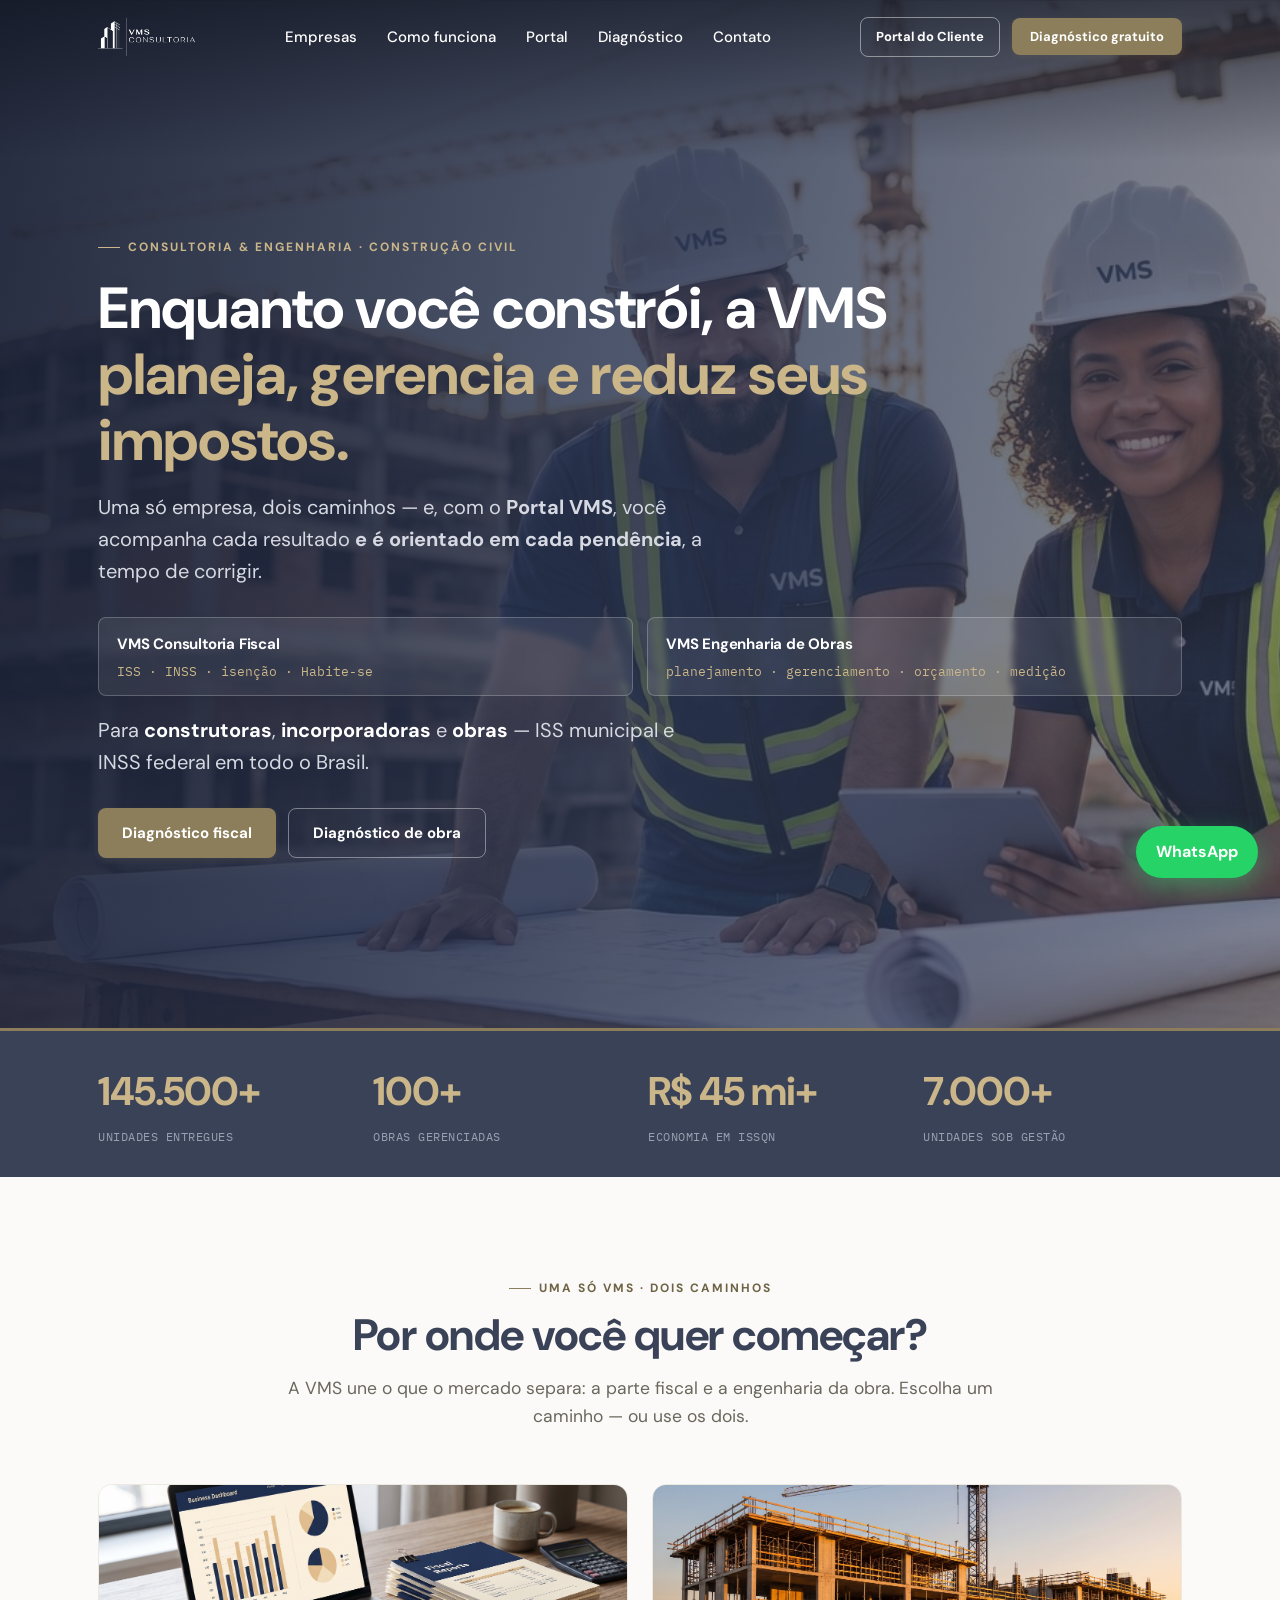
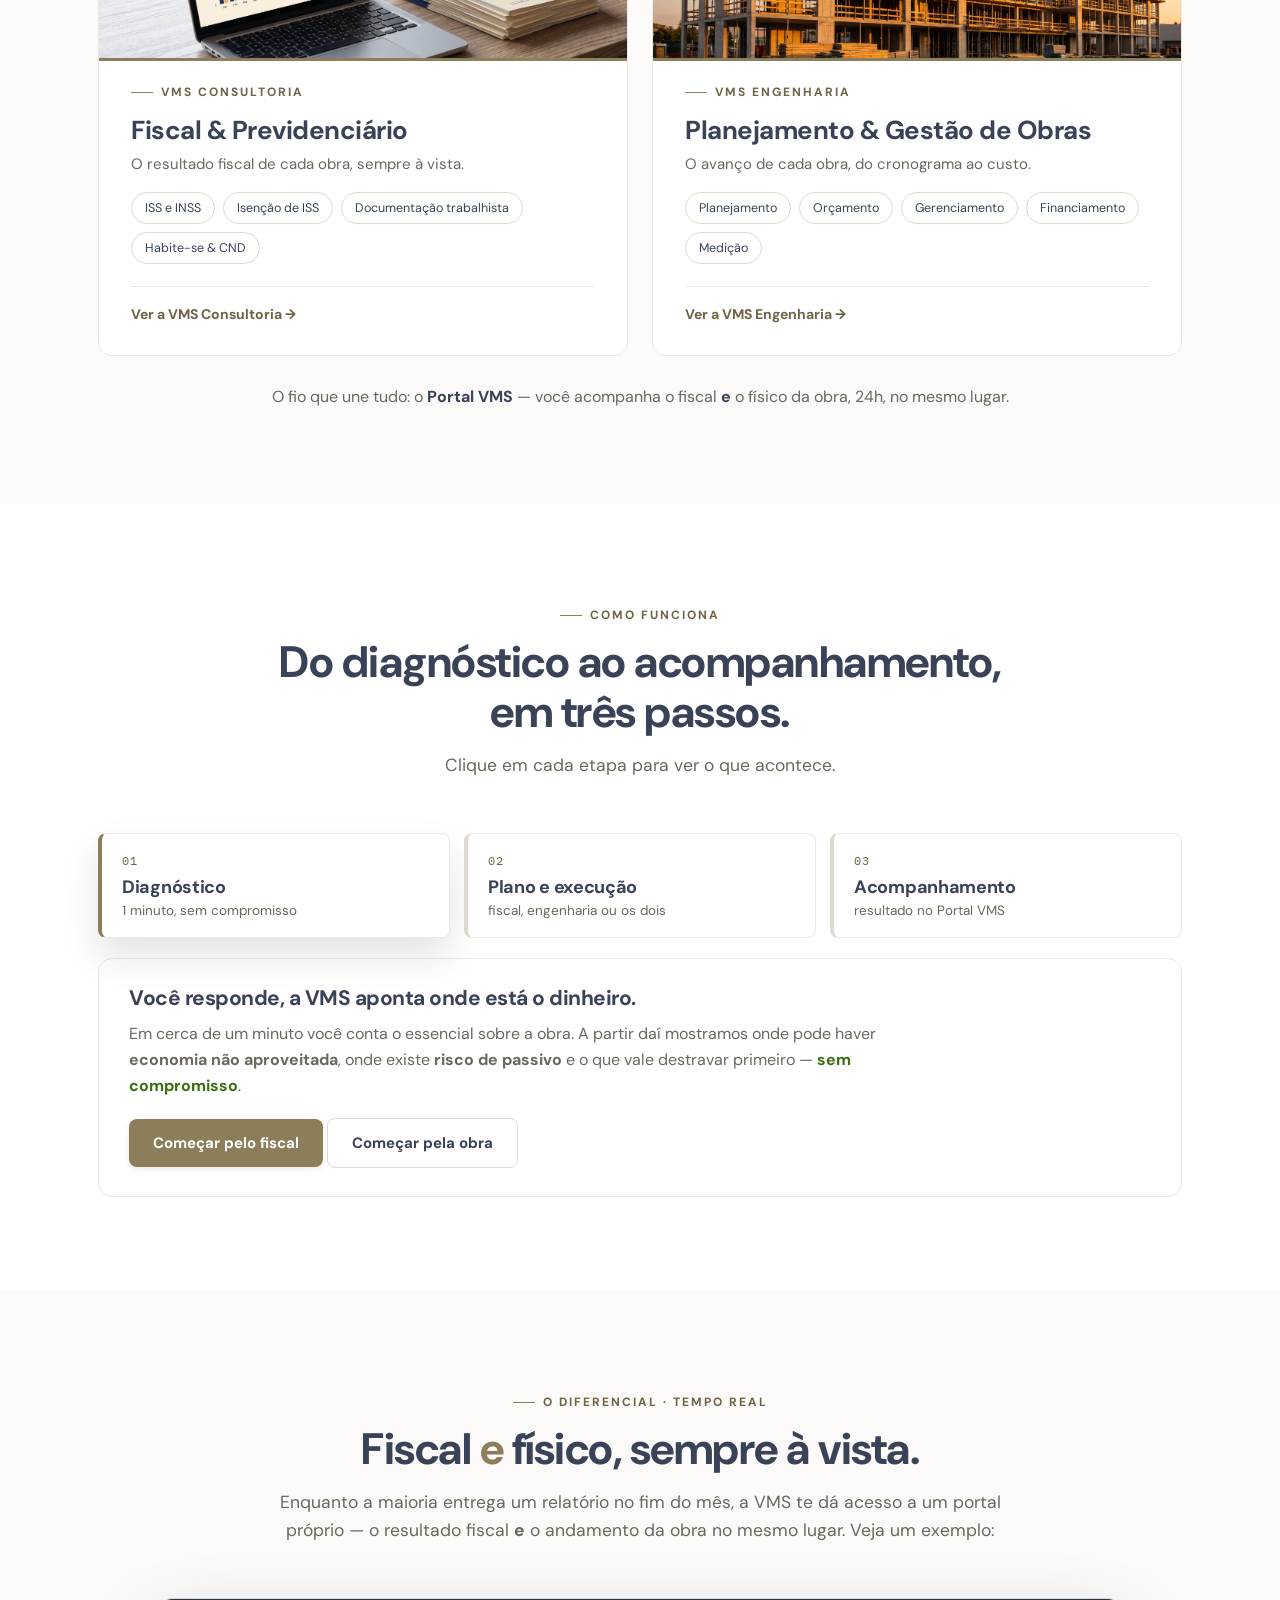
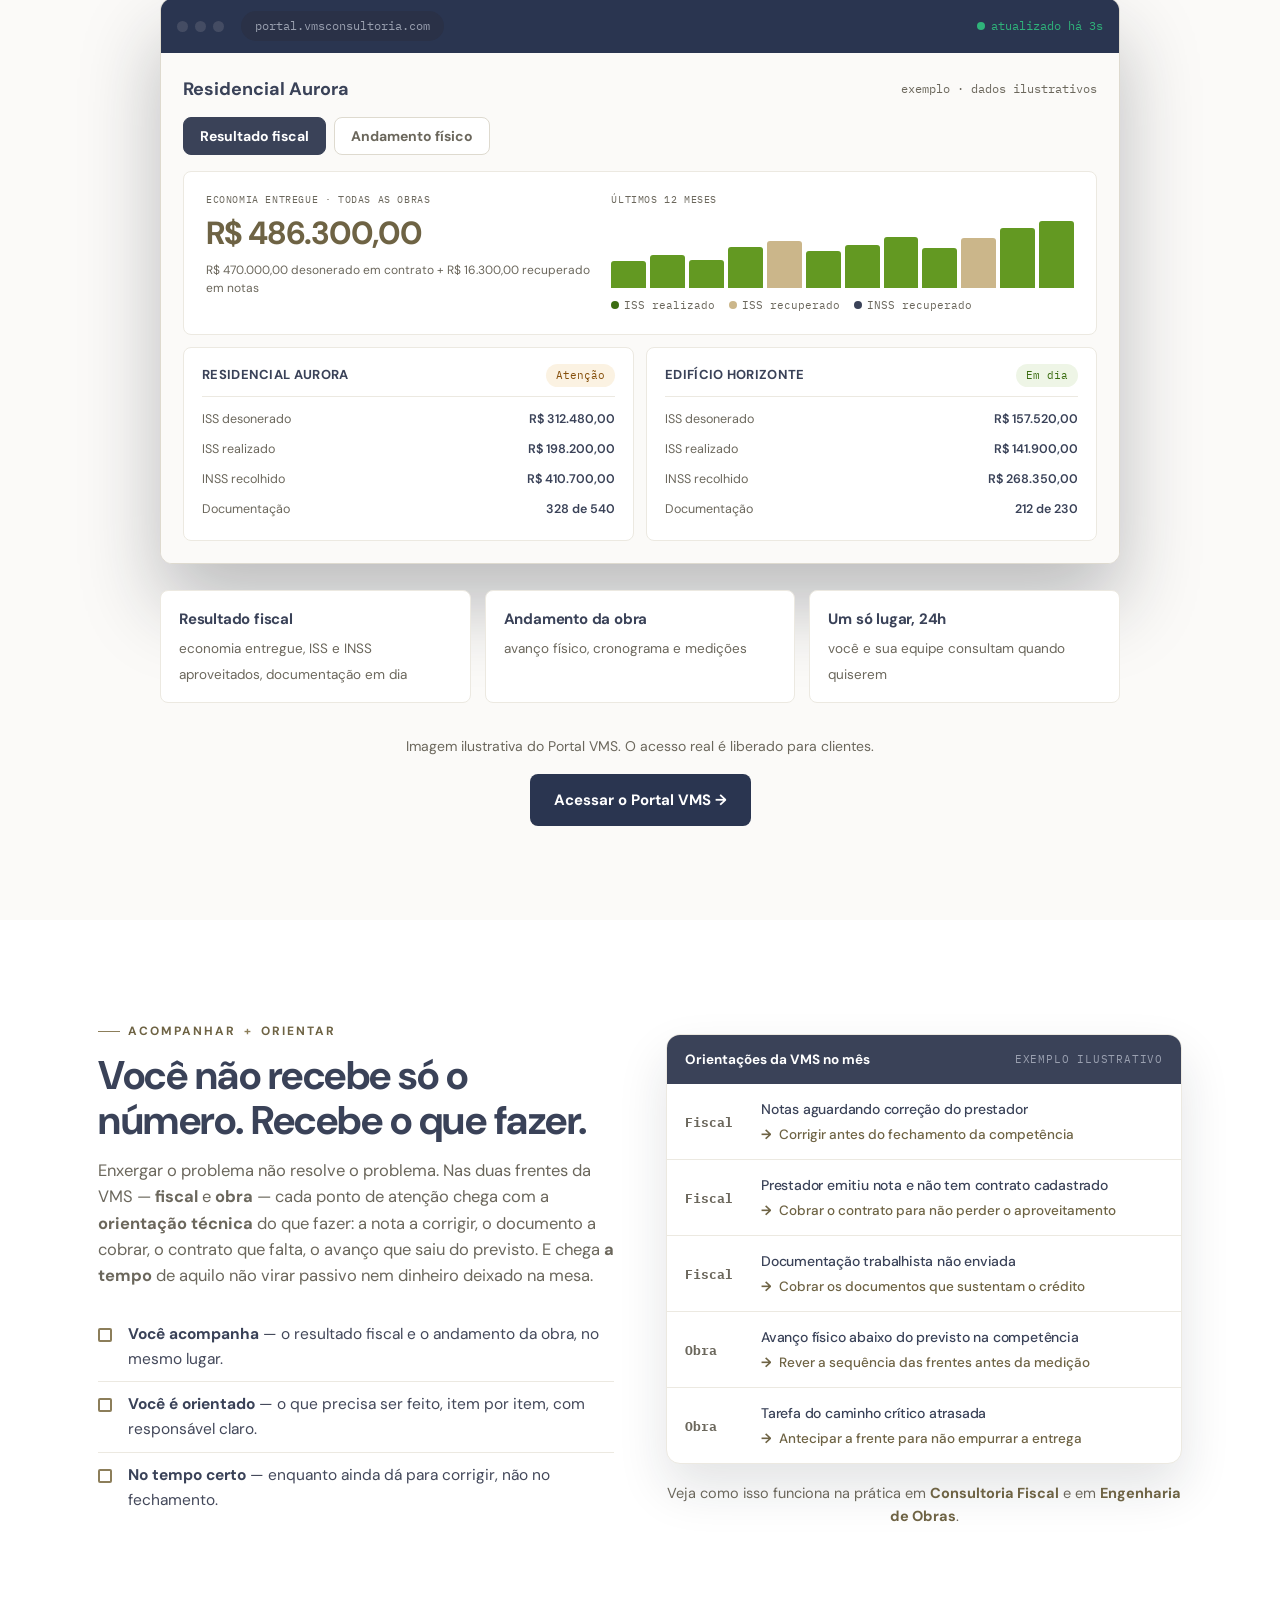
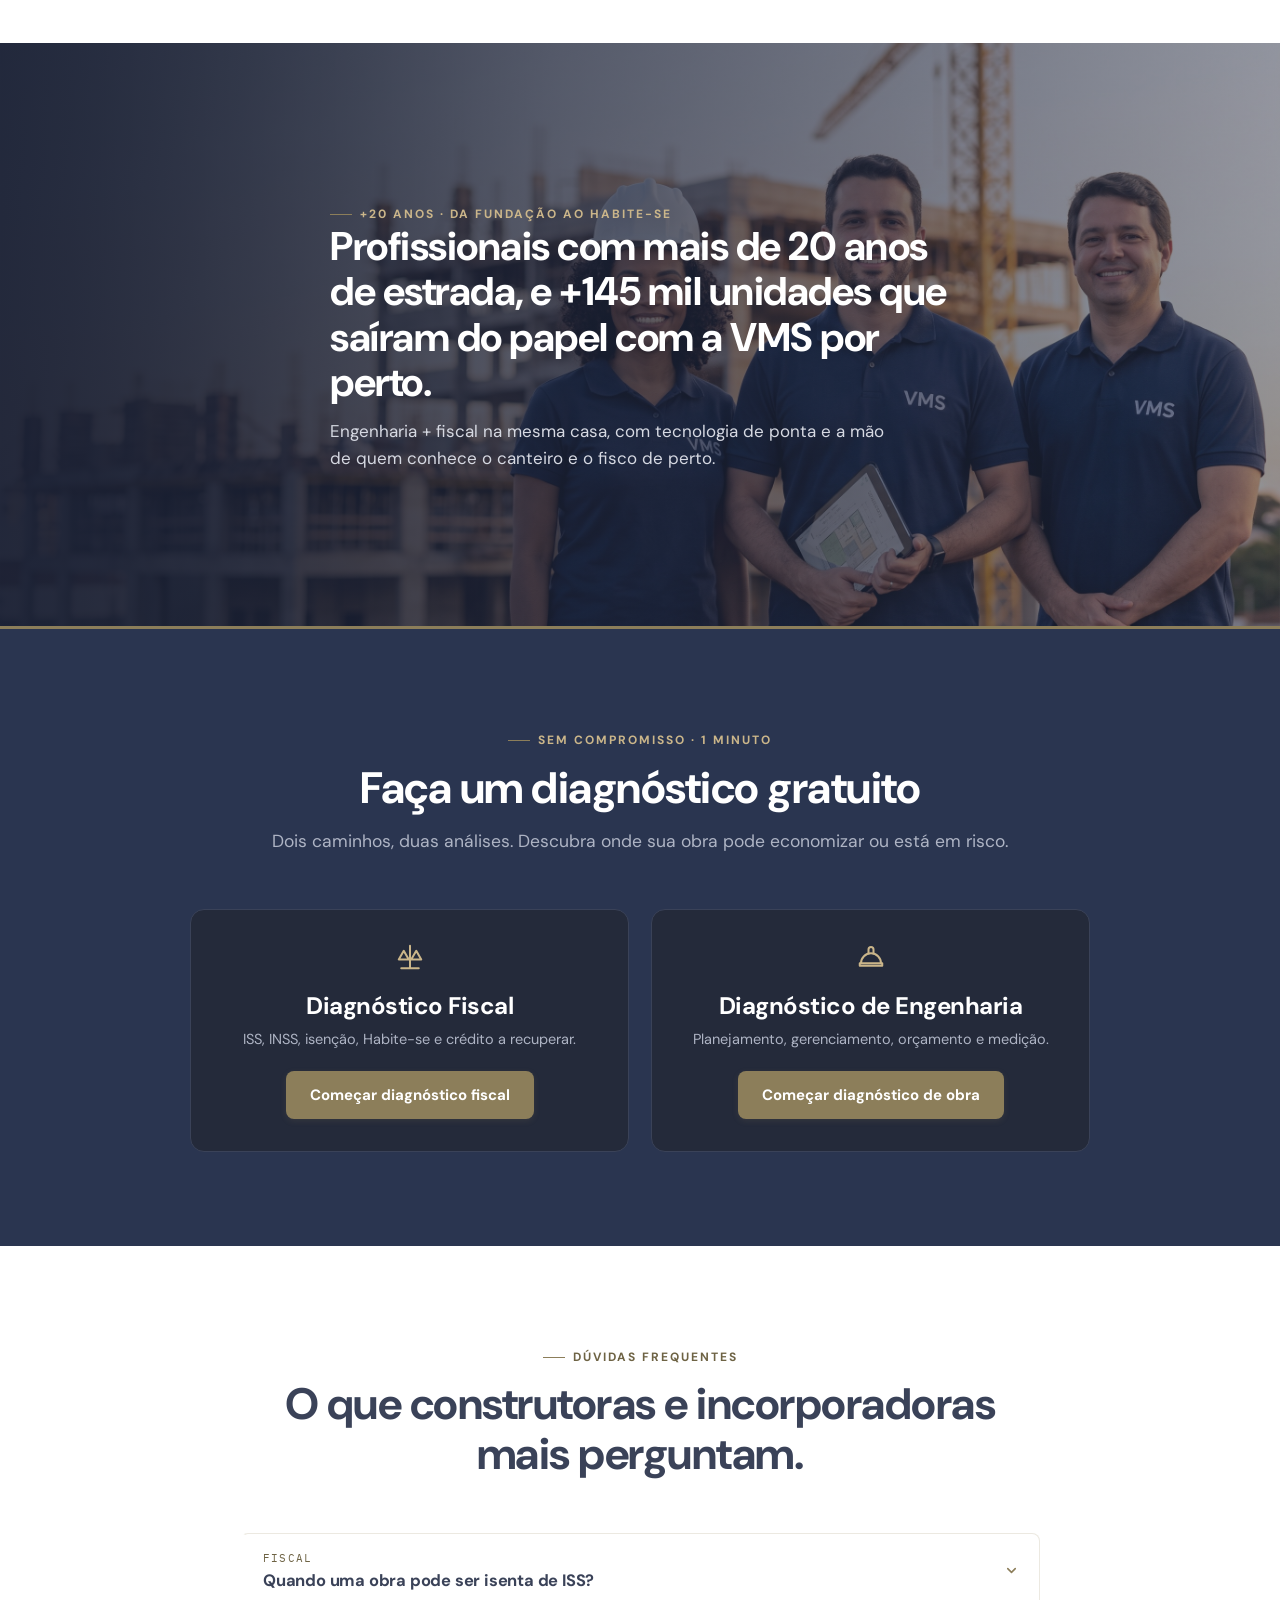
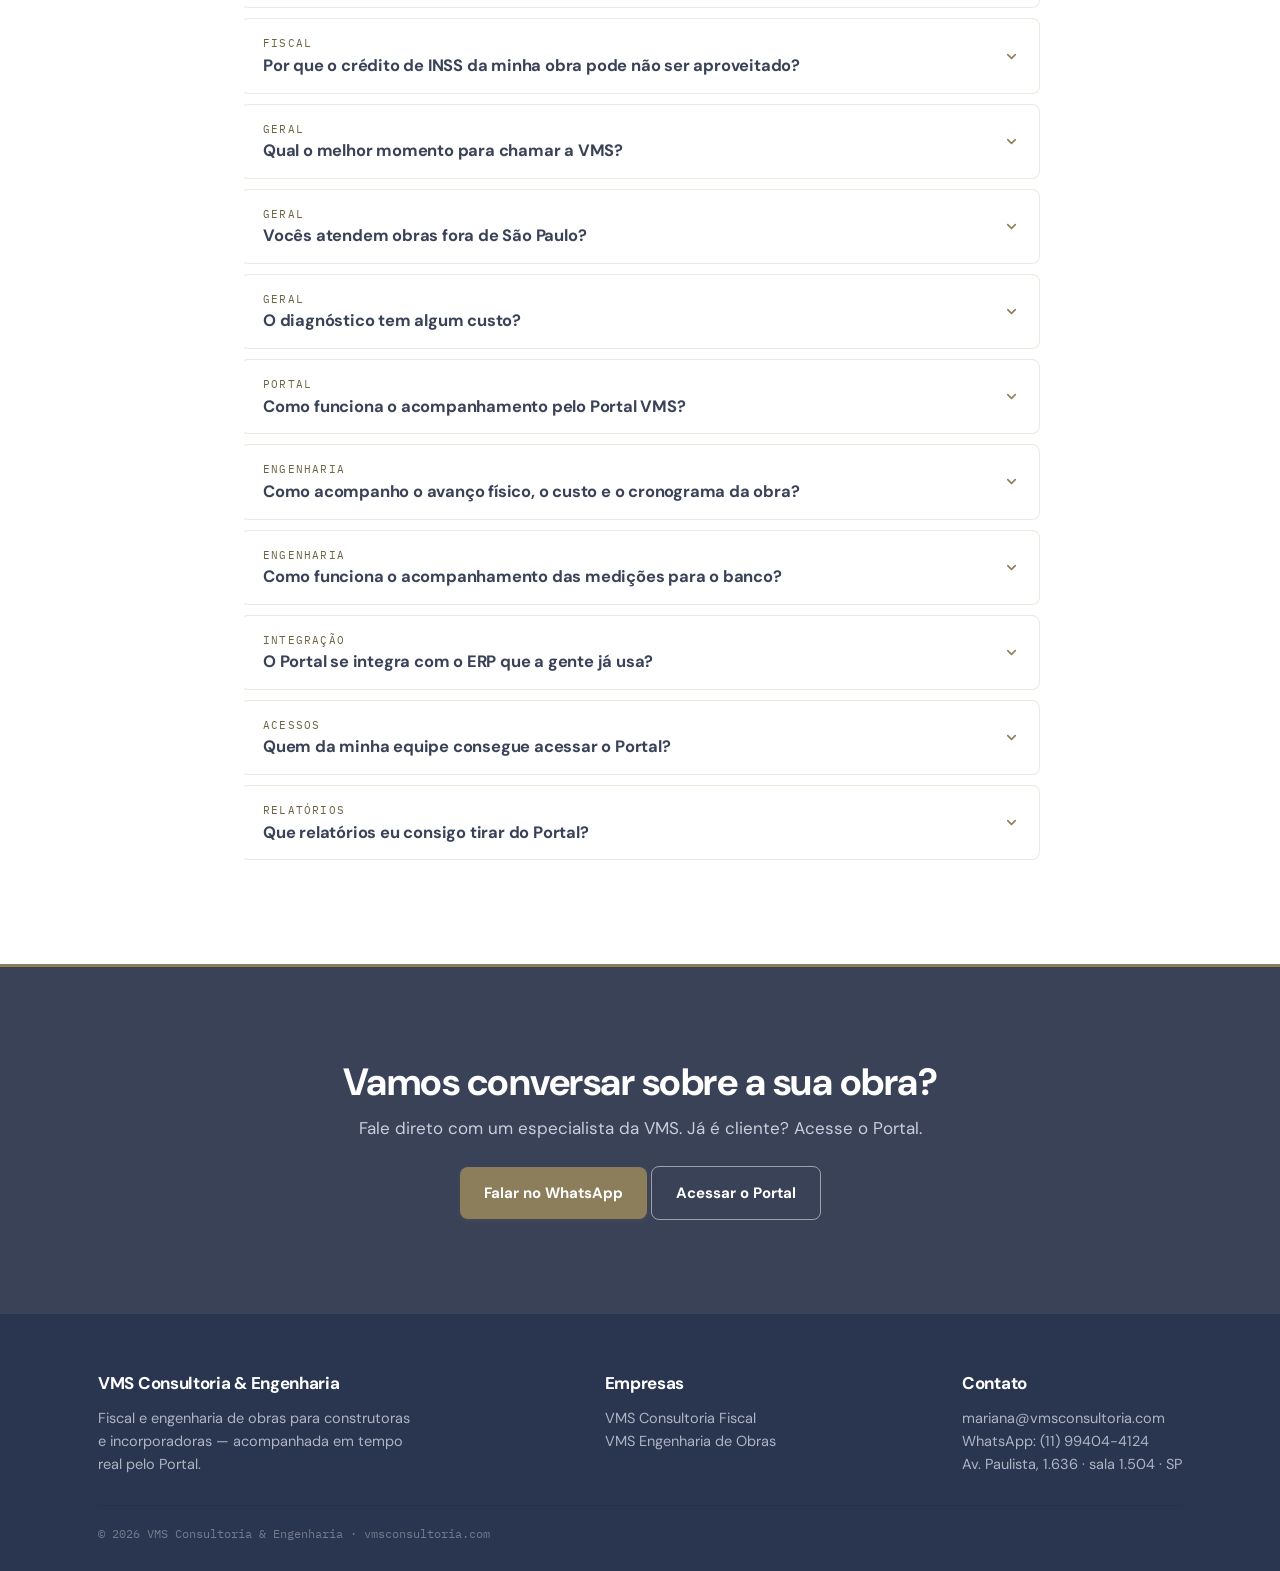
==== index.html @ 70fe1ceb "Add files via upload" ====
<!DOCTYPE html>
<html lang="pt-BR">
<head>
<meta charset="UTF-8"><meta name="viewport" content="width=device-width, initial-scale=1.0">
<title>VMS Consultoria &amp; Engenharia — Fiscal e engenharia de obras, em tempo real</title>
<meta name="description" content="Dois caminhos, uma só VMS: gestão fiscal (ISS/INSS) e engenharia de obras para construtoras e incorporadoras. Acompanhe tudo 24h pelo Portal VMS. Diagnóstico gratuito.">
<meta property="og:type" content="website">
<meta property="og:site_name" content="VMS Consultoria &amp; Engenharia">
<meta property="og:title" content="VMS Consultoria &amp; Engenharia — fiscal e engenharia de obras">
<meta property="og:description" content="Gestão fiscal (ISS/INSS) e engenharia de obras para construtoras e incorporadoras. Acompanhe cada resultado pelo Portal VMS.">
<meta property="og:image" content="https://vms-site-one.vercel.app/og.jpg">
<meta property="og:url" content="https://vms-site-one.vercel.app/">
<meta name="twitter:card" content="summary_large_image">
<meta name="theme-color" content="#3A4258">
<link rel="icon" type="image/png" href="favicon.png">
<link rel="preconnect" href="https://fonts.googleapis.com"><link rel="preconnect" href="https://fonts.gstatic.com" crossorigin>
<link href="https://fonts.googleapis.com/css2?family=DM+Sans:wght@400;500;700&family=IBM+Plex+Mono:wght@400;500&display=swap" rel="stylesheet">
<link rel="stylesheet" href="styles.css">
</head>
<body>
<div id="prog"></div>

<header id="hd" class="on-dark">
  <div class="wrap bar">
    <a href="index.html" aria-label="VMS — início"><img class="logo" src="logo-vms.png" alt="VMS Consultoria &amp; Engenharia"><img class="logo-l" src="logo-vms.png" alt="VMS" style="filter:brightness(0) invert(1)"></a>
    <nav><a href="#modulos">Empresas</a><a href="#como">Como funciona</a><a href="#tempo-real">Portal</a><a href="#diagnostico">Diagnóstico</a><a href="#contato">Contato</a><button class="btn btn-g m-cta" onclick="openQuiz('fiscal')">Diagnóstico gratuito</button></nav>
    <div class="hright">
      <a class="hportal" href="https://portal.vmsconsultoria.com" target="_blank" rel="noopener">Portal do Cliente</a>
      <button class="btn btn-g hcta" onclick="openQuiz('fiscal')">Diagnóstico gratuito</button>
      <button class="burger" aria-label="Abrir menu" aria-expanded="false" onclick="toggleMenu(event)">☰</button>
    </div>
  </div>
</header>

<!-- HERO -->
<section class="hero">
  <div class="bg" style="background-image:url('hero.jpg')"></div>
  <div class="ov"></div>
  <div class="wrap">
    <span class="eb rv in">Consultoria &amp; Engenharia · Construção civil</span>
    <h1 class="rv in d1">Enquanto você constrói, a VMS <span class="hl">planeja, gerencia e reduz seus impostos.</span></h1>
    <p class="rv in d2">Uma só empresa, dois caminhos — e, com o <b>Portal VMS</b>, você acompanha cada resultado <b>e é orientado em cada pendência</b>, a tempo de corrigir.</p>
    <div class="hero-serv rv in d2">
      <div class="hs"><b>VMS Consultoria Fiscal</b><span>ISS · INSS · isenção · Habite-se</span></div>
      <div class="hs"><b>VMS Engenharia de Obras</b><span>planejamento · gerenciamento · orçamento · medição</span></div>
    </div>
    <p class="hero-area rv in d3">Para <b>construtoras</b>, <b>incorporadoras</b> e <b>obras</b> — ISS municipal e INSS federal em todo o Brasil.</p>
    <div class="actions rv in d3">
      <button class="btn btn-g" onclick="openQuiz('fiscal')">Diagnóstico fiscal</button>
      <button class="btn btn-ghost" onclick="openQuiz('eng')">Diagnóstico de obra</button>
    </div>
  </div>
</section>

<div class="strip">
  <div class="wrap">
    <div class="stat"><b data-count="145500" data-suffix="+"><em>145.500+</em></b><small>UNIDADES ENTREGUES</small></div>
    <div class="stat"><b data-count="100" data-suffix="+"><em>100+</em></b><small>OBRAS GERENCIADAS</small></div>
    <div class="stat"><b data-count="45" data-prefix="R$ " data-suffix=" mi+"><em>R$ 45 mi+</em></b><small>ECONOMIA EM ISSQN</small></div>
    <div class="stat"><b data-count="7000" data-suffix="+"><em>7.000+</em></b><small>UNIDADES SOB GESTÃO</small></div>
  </div>
</div>

<!-- MÓDULOS -->
<section id="modulos" class="paper">
  <div class="wrap">
    <div class="sec-head rv"><span class="eb" style="justify-content:center">Uma só VMS · dois caminhos</span><h2>Por onde você quer começar?</h2>
      <p>A VMS une o que o mercado separa: a parte fiscal e a engenharia da obra. Escolha um caminho — ou use os dois.</p></div>
    <div class="mods">
      <a class="mod rv" href="fiscal.html">
        <span class="mod-img" style="background-image:url('fiscal.jpg')" role="img" aria-label="Equipe VMS analisando documentos fiscais no escritório"></span>
        <span class="eb">VMS Consultoria</span>
        <h3>Fiscal &amp; Previdenciário</h3>
        <div class="sub">O resultado fiscal de cada obra, sempre à vista.</div>
        <div class="chips"><span class="chip">ISS e INSS</span><span class="chip">Isenção de ISS</span><span class="chip">Documentação trabalhista</span><span class="chip">Habite-se &amp; CND</span></div>
        <span class="ent">Ver a VMS Consultoria →</span>
      </a>
      <a class="mod rv d1" href="engenharia.html">
        <span class="mod-img" style="background-image:url('obra.jpg')" role="img" aria-label="Obra VMS em construção"></span>
        <span class="eb">VMS Engenharia</span>
        <h3>Planejamento &amp; Gestão de Obras</h3>
        <div class="sub">O avanço de cada obra, do cronograma ao custo.</div>
        <div class="chips"><span class="chip">Planejamento</span><span class="chip">Orçamento</span><span class="chip">Gerenciamento</span><span class="chip">Financiamento</span><span class="chip">Medição</span></div>
        <span class="ent">Ver a VMS Engenharia →</span>
      </a>
    </div>
    <p class="unify rv d2">O fio que une tudo: o <b>Portal VMS</b> — você acompanha o fiscal <b>e</b> o físico da obra, 24h, no mesmo lugar.</p>
  </div>
</section>

<!-- COMO FUNCIONA (trilha guiada) -->
<section id="como">
  <div class="wrap">
    <div class="sec-head rv"><span class="eb" style="justify-content:center">Como funciona</span><h2>Do diagnóstico ao acompanhamento, em três passos.</h2>
      <p>Clique em cada etapa para ver o que acontece.</p></div>
    <div class="flow rv">
      <button class="fstep active" onclick="fStep(0,this)"><span class="n">01</span><b>Diagnóstico</b><small>1 minuto, sem compromisso</small></button>
      <button class="fstep" onclick="fStep(1,this)"><span class="n">02</span><b>Plano e execução</b><small>fiscal, engenharia ou os dois</small></button>
      <button class="fstep" onclick="fStep(2,this)"><span class="n">03</span><b>Acompanhamento</b><small>resultado no Portal VMS</small></button>
    </div>
    <div class="fpanel show" id="fp0">
      <h4>Você responde, a VMS aponta onde está o dinheiro.</h4>
      <p>Em cerca de um minuto você conta o essencial sobre a obra. A partir daí mostramos onde pode haver <b>economia não aproveitada</b>, onde existe <b>risco de passivo</b> e o que vale destravar primeiro — <span class="ok">sem compromisso</span>.</p>
      <div style="margin-top:20px"><button class="btn btn-g" onclick="openQuiz('fiscal')">Começar pelo fiscal</button> <button class="btn btn-o" onclick="openQuiz('eng')">Começar pela obra</button></div>
    </div>
    <div class="fpanel" id="fp1">
      <h4>A equipe entra pelo caminho que faz sentido.</h4>
      <p>Na <b>Consultoria Fiscal</b>, cuidamos de ISS e INSS pensando como auditor: pagar o mínimo que a lei exige, comprovar o crédito e chegar ao Habite-se sem passivo. Na <b>Engenharia de Obras</b>, entram planejamento, orçamento, gerenciamento, o cronograma que o banco exige e a medição para liberar financiamento. Uma só empresa — você pode usar uma frente ou as duas.</p>
    </div>
    <div class="fpanel" id="fp2">
      <h4>Você acompanha sem esperar o relatório do mês.</h4>
      <p>O resultado fiscal e o andamento físico da obra ficam no <b>Portal VMS</b>, no mesmo lugar, disponíveis quando você quiser. É a diferença entre <span class="ok">saber agora</span> e descobrir no fechamento.</p>
      <div style="margin-top:20px"><a class="btn btn-o" href="#tempo-real">Ver o Portal ↓</a></div>
    </div>
  </div>
</section>

<!-- TEMPO REAL / PORTAL -->
<section id="tempo-real" class="paper">
  <div class="wrap">
    <div class="sec-head rv"><span class="eb" style="justify-content:center">O diferencial · tempo real</span><h2>Fiscal <span style="color:var(--gold)">e</span> físico, sempre à vista.</h2>
      <p>Enquanto a maioria entrega um relatório no fim do mês, a VMS te dá acesso a um portal próprio — o resultado fiscal <b>e</b> o andamento da obra no mesmo lugar. Veja um exemplo:</p></div>
    <div class="device rv">
      <div class="chrome"><span class="d"></span><span class="d"></span><span class="d"></span>
        <span class="url">portal.vmsconsultoria.com</span>
        <span class="live" style="margin-left:auto"><span class="dot"></span><span id="ago">atualizado agora</span></span></div>
      <div class="pbody">
        <div class="phead"><b>Residencial Aurora</b><span class="meta">exemplo · dados ilustrativos</span></div>
        <div class="ptabs">
          <button class="ptab active" onclick="pTab(0,this)">Resultado fiscal</button>
          <button class="ptab" onclick="pTab(1,this)">Andamento físico</button>
        </div>
        <div class="ppanel" id="pp1">
          <div class="pk">
            <div class="pkc"><small>Avanço físico</small><b>72,4%</b><span class="up">+2,1 p.p. vs previsto</span></div>
            <div class="pkc"><small>Medições liberadas</small><b>R$ 34,2 mi</b><span style="font-size:12px;color:var(--sec)">71% do contrato</span></div>
            <div class="pkc"><small>Prazo</small><b style="font-size:17px">set/24 → dez/26</b><span class="up">no prazo</span></div>
            <div class="pkc"><small>Documentação</small><b>94%</b><div class="barp"><i style="width:94%"></i></div></div>
          </div>
          <div class="chartbox"><h5>Curva S — físico realizado × previsto</h5>
            <svg viewBox="0 0 600 150" width="100%" height="140" preserveAspectRatio="none" aria-hidden="true">
              <polyline points="0,142 100,130 200,106 300,76 400,46 500,28 600,18" fill="none" stroke="#B4B2A9" stroke-width="2" stroke-dasharray="6 5"/>
              <polyline points="0,142 100,126 200,99 300,68 400,40 500,24 600,13" fill="none" stroke="#8C7E5A" stroke-width="3"/>
            </svg>
            <div style="font-size:11.5px;color:var(--sec);margin-top:6px"><span style="color:#8C7E5A">● realizado</span> &nbsp; <span style="color:#B4B2A9">┄ previsto</span></div>
          </div>
        </div>
        <div class="ppanel show" id="pp0">
          <div class="pecon">
            <div class="pe-main">
              <small>Economia entregue · todas as obras</small>
              <b>R$ 486.300,00</b>
              <span>R$ 470.000,00 desonerado em contrato + R$ 16.300,00 recuperado em notas</span>
            </div>
            <div class="pe-chart">
              <small>Últimos 12 meses</small>
              <div class="bars"><i style="height:38%"></i><i style="height:46%"></i><i style="height:40%"></i><i style="height:58%"></i><i class="g2" style="height:66%"></i><i style="height:52%"></i><i style="height:60%"></i><i style="height:72%"></i><i style="height:56%"></i><i class="g2" style="height:70%"></i><i style="height:84%"></i><i style="height:94%"></i></div>
              <div class="plegend"><span><i class="l1"></i>ISS realizado</span><span><i class="l2"></i>ISS recuperado</span><span><i class="l3"></i>INSS recuperado</span></div>
            </div>
          </div>
          <div class="pobras">
            <div class="pobra">
              <div class="po-h"><b>RESIDENCIAL AURORA</b><span class="po-t at">Atenção</span></div>
              <div class="po-r"><span>ISS desonerado</span><b>R$ 312.480,00</b></div>
              <div class="po-r"><span>ISS realizado</span><b>R$ 198.200,00</b></div>
              <div class="po-r"><span>INSS recolhido</span><b>R$ 410.700,00</b></div>
              <div class="po-r"><span>Documentação</span><b>328 de 540</b></div>
            </div>
            <div class="pobra">
              <div class="po-h"><b>EDIFÍCIO HORIZONTE</b><span class="po-t ok">Em dia</span></div>
              <div class="po-r"><span>ISS desonerado</span><b>R$ 157.520,00</b></div>
              <div class="po-r"><span>ISS realizado</span><b>R$ 141.900,00</b></div>
              <div class="po-r"><span>INSS recolhido</span><b>R$ 268.350,00</b></div>
              <div class="po-r"><span>Documentação</span><b>212 de 230</b></div>
            </div>
          </div>
        </div>
      </div>
    </div>
    <div class="pben rv">
      <div><b>Resultado fiscal</b><small>economia entregue, ISS e INSS aproveitados, documentação em dia</small></div>
      <div><b>Andamento da obra</b><small>avanço físico, cronograma e medições</small></div>
      <div><b>Um só lugar, 24h</b><small>você e sua equipe consultam quando quiserem</small></div>
    </div>
    <div style="text-align:center;margin-top:32px" class="rv">
      <p style="color:var(--sec);font-size:14px;margin-bottom:16px">Imagem ilustrativa do Portal VMS. O acesso real é liberado para clientes.</p>
      <a class="btn btn-d" href="https://portal.vmsconsultoria.com" target="_blank" rel="noopener">Acessar o Portal VMS →</a>
    </div>
  </div>
</section>

<!-- ORIENTAÇÃO TÉCNICA -->
<section id="orientacao">
  <div class="wrap">
    <div class="split">
      <div class="txt rv">
        <span class="eb">Acompanhar <span style="color:var(--gold)">+</span> orientar</span>
        <h2>Você não recebe só o número. Recebe o que fazer.</h2>
        <p>Enxergar o problema não resolve o problema. Nas duas frentes da VMS — <b>fiscal</b> e <b>obra</b> — cada ponto de atenção chega com a <b>orientação técnica</b> do que fazer: a nota a corrigir, o documento a cobrar, o contrato que falta, o avanço que saiu do previsto. E chega <b>a tempo</b> de aquilo não virar passivo nem dinheiro deixado na mesa.</p>
        <ul class="benefits">
          <li><b>Você acompanha</b> — o resultado fiscal e o andamento da obra, no mesmo lugar.</li>
          <li><b>Você é orientado</b> — o que precisa ser feito, item por item, com responsável claro.</li>
          <li><b>No tempo certo</b> — enquanto ainda dá para corrigir, não no fechamento.</li>
        </ul>
      </div>
      <div class="rv d1">
        <div class="orient">
          <div class="oh">Orientações da VMS no mês <span>exemplo ilustrativo</span></div>
          <div class="orow"><b>Fiscal</b><span class="pr">Notas aguardando correção do prestador</span><span class="oo">Corrigir antes do fechamento da competência</span></div>
          <div class="orow"><b>Fiscal</b><span class="pr">Prestador emitiu nota e não tem contrato cadastrado</span><span class="oo">Cobrar o contrato para não perder o aproveitamento</span></div>
          <div class="orow"><b>Fiscal</b><span class="pr">Documentação trabalhista não enviada</span><span class="oo">Cobrar os documentos que sustentam o crédito</span></div>
          <div class="orow"><b>Obra</b><span class="pr">Avanço físico abaixo do previsto na competência</span><span class="oo">Rever a sequência das frentes antes da medição</span></div>
          <div class="orow"><b>Obra</b><span class="pr">Tarefa do caminho crítico atrasada</span><span class="oo">Antecipar a frente para não empurrar a entrega</span></div>
        </div>
        <p style="text-align:center;margin-top:18px;font-size:14.5px;color:var(--sec)">Veja como isso funciona na prática em <a href="fiscal.html" style="color:var(--gold-d);font-weight:700">Consultoria Fiscal</a> e em <a href="engenharia.html" style="color:var(--gold-d);font-weight:700">Engenharia de Obras</a>.</p>
      </div>
    </div>
  </div>
</section>

<!-- PHOTO BAND (prova) -->
<section class="photoband" style="background-image:url('engenharia.jpg')">
  <div class="ov"></div>
  <div class="wrap rv"><span class="eb" style="color:var(--goldl)">+20 anos · da fundação ao Habite-se</span>
    <h2>Profissionais com mais de 20 anos de estrada, e +145 mil unidades que saíram do papel com a VMS por perto.</h2>
    <p>Engenharia + fiscal na mesma casa, com tecnologia de ponta e a mão de quem conhece o canteiro e o fisco de perto.</p></div>
</section>

<!-- DIAGNÓSTICOS -->
<section id="diagnostico" class="diag">
  <div class="wrap">
    <div class="sec-head rv"><span class="eb" style="justify-content:center;color:var(--goldl)">Sem compromisso · 1 minuto</span>
      <h2>Faça um diagnóstico gratuito</h2><p>Dois caminhos, duas análises. Descubra onde sua obra pode economizar ou está em risco.</p></div>
    <div class="dcards">
      <div class="dcard rv"><span class="i"><svg width="30" height="30" viewBox="0 0 24 24" fill="none" stroke="currentColor" stroke-width="1.6" stroke-linecap="round" stroke-linejoin="round"><path d="M12 3v18M7 7l-4 7h8zM17 7l-4 7h8zM5 21h14"/></svg></span><h3>Diagnóstico Fiscal</h3><p>ISS, INSS, isenção, Habite-se e crédito a recuperar.</p><button class="btn btn-g" onclick="openQuiz('fiscal')">Começar diagnóstico fiscal</button></div>
      <div class="dcard rv d1"><span class="i"><svg width="30" height="30" viewBox="0 0 24 24" fill="none" stroke="currentColor" stroke-width="1.6" stroke-linecap="round" stroke-linejoin="round"><path d="M4 17a8 8 0 0 1 16 0"/><path d="M10 9V6a2 2 0 0 1 4 0v3"/><path d="M3 17h18v2H3z"/></svg></span><h3>Diagnóstico de Engenharia</h3><p>Planejamento, gerenciamento, orçamento e medição.</p><button class="btn btn-g" onclick="openQuiz('eng')">Começar diagnóstico de obra</button></div>
    </div>
  </div>
</section>

<!-- FAQ -->
<section id="faq">
  <div class="wrap">
    <div class="sec-head rv"><span class="eb" style="justify-content:center">Dúvidas frequentes</span><h2>O que construtoras e incorporadoras mais perguntam.</h2></div>
    <div class="faq">
      <div class="acc rv"><h4><span class="t">Quando uma obra pode ser isenta de ISS?<small>fiscal</small></span><span class="ic"><svg width="15" height="15" viewBox="0 0 24 24" fill="none" stroke="currentColor" stroke-width="2.5" stroke-linecap="round" stroke-linejoin="round"><path d="M6 9l6 6 6-6"/></svg></span></h4><div class="body"><p>Em geral, obras enquadradas como <b>habitação de interesse social (HIS)</b> podem ter isenção de ISS, conforme a legislação do município. O enquadramento depende do projeto e do zoneamento — não é automático, e cada prefeitura tem suas exigências. A VMS analisa o enquadramento, emite a documentação técnica e sustenta a posição junto ao município.</p></div></div>
      <div class="acc rv"><h4><span class="t">Por que o crédito de INSS da minha obra pode não ser aproveitado?<small>fiscal</small></span><span class="ic"><svg width="15" height="15" viewBox="0 0 24 24" fill="none" stroke="currentColor" stroke-width="2.5" stroke-linecap="round" stroke-linejoin="round"><path d="M6 9l6 6 6-6"/></svg></span></h4><div class="body"><p>Porque recolher não basta: o valor precisa estar <b>sustentado por documentação trabalhista</b> (FGTS, eSocial, guias e documentos dos prestadores) na aferição da obra. Quando essa documentação não fecha, o crédito simplesmente não entra — e a diferença vira saldo a recolher no fim.</p></div></div>
      <div class="acc rv"><h4><span class="t">Qual o melhor momento para chamar a VMS?<small>geral</small></span><span class="ic"><svg width="15" height="15" viewBox="0 0 24 24" fill="none" stroke="currentColor" stroke-width="2.5" stroke-linecap="round" stroke-linejoin="round"><path d="M6 9l6 6 6-6"/></svg></span></h4><div class="body"><p>Quanto antes, melhor. No início da obra dá para planejar e <b>evitar</b> a perda de crédito. Perto do Habite-se ainda é possível recuperar e regularizar, mas com menos margem — e normalmente com mais pressa. Também atendemos obras já encerradas, com auditoria do que foi protocolado.</p></div></div>
      <div class="acc rv"><h4><span class="t">Vocês atendem obras fora de São Paulo?<small>geral</small></span><span class="ic"><svg width="15" height="15" viewBox="0 0 24 24" fill="none" stroke="currentColor" stroke-width="2.5" stroke-linecap="round" stroke-linejoin="round"><path d="M6 9l6 6 6-6"/></svg></span></h4><div class="body"><p>Sim, em <b>todo o Brasil</b>. O INSS é federal e segue a mesma regra em qualquer lugar; o ISS é municipal, então a alíquota e as regras de isenção mudam conforme a prefeitura — e isso faz parte da nossa análise.</p></div></div>
      <div class="acc rv"><h4><span class="t">O diagnóstico tem algum custo?<small>geral</small></span><span class="ic"><svg width="15" height="15" viewBox="0 0 24 24" fill="none" stroke="currentColor" stroke-width="2.5" stroke-linecap="round" stroke-linejoin="round"><path d="M6 9l6 6 6-6"/></svg></span></h4><div class="body"><p>Não. O diagnóstico é <b>gratuito e sem compromisso</b>. Você responde algumas perguntas sobre a obra e um especialista retorna apontando onde pode haver economia não aproveitada e risco a blindar.</p></div></div>
      <div class="acc rv"><h4><span class="t">Como funciona o acompanhamento pelo Portal VMS?<small>portal</small></span><span class="ic"><svg width="15" height="15" viewBox="0 0 24 24" fill="none" stroke="currentColor" stroke-width="2.5" stroke-linecap="round" stroke-linejoin="round"><path d="M6 9l6 6 6-6"/></svg></span></h4><div class="body"><p>No lado fiscal, você acompanha as frentes contratadas — <b>ISS, isenção, INSS e documentação trabalhista</b> — com a economia entregue por obra e, em cada pendência, a <b>orientação técnica da VMS</b> sobre o que precisa ser corrigido. No lado de obras, o avanço físico, o cronograma, os custos e as medições. O portal exibe apenas os serviços contratados para cada obra, e o acesso é liberado após a contratação.</p></div></div>
      <div class="acc rv"><h4><span class="t">Como acompanho o avanço físico, o custo e o cronograma da obra?<small>engenharia</small></span><span class="ic"><svg width="15" height="15" viewBox="0 0 24 24" fill="none" stroke="currentColor" stroke-width="2.5" stroke-linecap="round" stroke-linejoin="round"><path d="M6 9l6 6 6-6"/></svg></span></h4><div class="body"><p>O <b>avanço físico</b> do mês comparado ao previsto, a <b>curva S</b>, o fluxo de caixa (previsto original, previsto vigente e realizado), o <b>cronograma completo</b> com caminho crítico, as <b>medições do agente financeiro</b> e o custo ao término (OAT) frente ao orçamento inicial.</p></div></div>
      <div class="acc rv"><h4><span class="t">Como funciona o acompanhamento das medições para o banco?<small>engenharia</small></span><span class="ic"><svg width="15" height="15" viewBox="0 0 24 24" fill="none" stroke="currentColor" stroke-width="2.5" stroke-linecap="round" stroke-linejoin="round"><path d="M6 9l6 6 6-6"/></svg></span></h4><div class="body"><p>As medições ficam registradas no Portal e comparadas ao <b>contrato de financiamento</b>: dá para ver quanto já foi liberado, quanto isso representa do contrato e como está o avanço físico que sustenta a próxima liberação. É o que evita a parcela travar por documentação ou medição fora do padrão exigido.</p></div></div>
      <div class="acc rv"><h4><span class="t">O Portal se integra com o ERP que a gente já usa?<small>integração</small></span><span class="ic"><svg width="15" height="15" viewBox="0 0 24 24" fill="none" stroke="currentColor" stroke-width="2.5" stroke-linecap="round" stroke-linejoin="round"><path d="M6 9l6 6 6-6"/></svg></span></h4><div class="body"><p>Sim. Já existe <b>conector pronto com o Sienge</b>, e a integração com <b>outras ferramentas utilizadas no mercado</b> é avaliada conforme o sistema da sua empresa. Em qualquer cenário a <b>competência do mês pode ser importada</b> — os dados que já existem no seu sistema alimentam o acompanhamento, <b>sem retrabalho para a sua equipe</b>.</p></div></div>
      <div class="acc rv"><h4><span class="t">Quem da minha equipe consegue acessar o Portal?<small>acessos</small></span><span class="ic"><svg width="15" height="15" viewBox="0 0 24 24" fill="none" stroke="currentColor" stroke-width="2.5" stroke-linecap="round" stroke-linejoin="round"><path d="M6 9l6 6 6-6"/></svg></span></h4><div class="body"><p>Há <b>dois perfis</b>. Diretoria e Gerência enxergam a carteira consolidada; Engenharia e Administrativo têm escopo restrito à obra designada. Cada usuário acessa <b>apenas as obras autorizadas</b> pela sua empresa — a VMS cria os acessos e envia convite por e-mail, com senha definida pelo próprio usuário.</p></div></div>
      <div class="acc rv"><h4><span class="t">Que relatórios eu consigo tirar do Portal?<small>relatórios</small></span><span class="ic"><svg width="15" height="15" viewBox="0 0 24 24" fill="none" stroke="currentColor" stroke-width="2.5" stroke-linecap="round" stroke-linejoin="round"><path d="M6 9l6 6 6-6"/></svg></span></h4><div class="body"><p>O principal é o <b>Relatório Gerencial</b>, em PDF — por competência ou no acumulado, no modelo completo ou por serviço —, com a ficha do empreendimento, o resultado do período e as <b>considerações técnicas da equipe</b>. Além dele saem <b>notas fiscais</b>, <b>contratos</b> e <b>documentação trabalhista</b>, em Excel e PDF, com análise por prestador. No acompanhamento de obras, cada competência é publicada com <b>revisão identificada</b>, então dá para comparar o que mudou de um mês para o outro.</p></div></div>
    </div>
  </div>
</section>

<section class="band" id="contato">
  <div class="wrap rv">
    <h2>Vamos conversar sobre a sua obra?</h2>
    <p>Fale direto com um especialista da VMS. Já é cliente? Acesse o Portal.</p>
    <a class="btn btn-g" href="https://wa.me/5511994044124?text=Ol%C3%A1!%20Vim%20pelo%20site%20da%20VMS%20e%20quero%20falar%20com%20um%20especialista." target="_blank" rel="noopener">Falar no WhatsApp</a>
    <a class="btn btn-ghost" href="https://portal.vmsconsultoria.com" target="_blank" rel="noopener" style="border-color:rgba(255,255,255,.5)">Acessar o Portal</a>
  </div>
</section>

<footer>
  <div class="wrap">
    <div class="cols">
      <div style="max-width:320px"><b>VMS Consultoria &amp; Engenharia</b>Fiscal e engenharia de obras para construtoras e incorporadoras — acompanhada em tempo real pelo Portal.</div>
      <div><b>Empresas</b><a href="fiscal.html">VMS Consultoria Fiscal</a><br><a href="engenharia.html">VMS Engenharia de Obras</a></div>
      <div><b>Contato</b><a href="mailto:mariana@vmsconsultoria.com">mariana@vmsconsultoria.com</a><br><a href="https://wa.me/5511994044124" target="_blank" rel="noopener">WhatsApp: (11) 99404-4124</a><br>Av. Paulista, 1.636 · sala 1.504 · SP</div>
    </div>
    <div class="fin">© 2026 VMS Consultoria &amp; Engenharia · vmsconsultoria.com</div>
  </div>
</footer>

<a class="wa" href="https://wa.me/5511994044124?text=Ol%C3%A1!%20Vim%20pelo%20site%20da%20VMS." target="_blank" rel="noopener" aria-label="Falar no WhatsApp">WhatsApp</a>
<div class="modal" id="modal"><div class="qbox" id="qbox"></div></div>
<script src="script.js"></script>
</body>
</html>
---- styles.css ----
/* VMS — Design System · tipografia DM Sans (padrão do Portal) */
:root{
  --navy:#3A4258;--navy2:#2A3550;--ink:#2F2B24;--sec:#6B675C;
  --gold:#8C7E5A;--gold-d:#6E6344;--goldl:#CBB68A;
  --paper:#FBFAF8;--paper2:#F3F1EA;--line:#ECE9E1;--line2:#DEDACF;
  --green:#3B6D11;--live:#2FB37A;
  --r:8px;--rl:14px;--wrap:1140px;
}
*{box-sizing:border-box;margin:0;padding:0}
html{scroll-behavior:smooth}
body{font-family:'DM Sans',Arial,sans-serif;color:var(--ink);background:#fff;line-height:1.6;overflow-x:hidden;-webkit-font-smoothing:antialiased}
h1,h2,h3,h4{font-family:'DM Sans',Arial,sans-serif;font-weight:700;line-height:1.14;letter-spacing:-.5px;color:var(--navy)}
.wrap{max-width:var(--wrap);margin:0 auto;padding:0 28px}
a{color:inherit;text-decoration:none}
img{max-width:100%;display:block}
.mono{font-family:'IBM Plex Mono','DM Mono',monospace}
.eb{font-size:12px;font-weight:700;letter-spacing:2px;text-transform:uppercase;color:var(--gold-d);display:inline-flex;align-items:center;gap:8px}
.eb:before{content:"";width:22px;height:1px;background:var(--gold)}
/* buttons */
.btn{display:inline-flex;align-items:center;gap:8px;font-family:inherit;font-weight:700;font-size:15px;padding:14px 24px;border:none;border-radius:var(--r);cursor:pointer;transition:transform .15s,background .2s,box-shadow .2s}
.btn-g{background:var(--gold);color:#fff;box-shadow:0 2px 6px rgba(140,126,90,.16)}
.btn-g:hover{background:var(--gold-d);transform:translateY(-1px)}
.btn-d{background:var(--navy2);color:#fff}.btn-d:hover{background:#000;transform:translateY(-1px)}
.btn-o{background:transparent;border:1.5px solid var(--line2);color:var(--navy)}.btn-o:hover{border-color:var(--navy);background:var(--paper)}
.btn-ghost{background:transparent;border:1.5px solid rgba(255,255,255,.4);color:#fff}.btn-ghost:hover{background:rgba(255,255,255,.1)}
/* reveal */
.rv{opacity:0;transform:translateY(22px);transition:opacity .6s ease,transform .6s cubic-bezier(.2,.7,.2,1)}
.rv.in{opacity:1;transform:none}.rv.d1{transition-delay:.07s}.rv.d2{transition-delay:.14s}.rv.d3{transition-delay:.21s}
/* barra de progresso de leitura */
#prog{position:fixed;top:0;left:0;height:3px;width:0;background:linear-gradient(90deg,var(--gold),var(--goldl));z-index:100;pointer-events:none;transition:width .12s linear}
/* header */
header{position:fixed;top:0;left:0;right:0;z-index:60;transition:.25s;border-bottom:1px solid transparent}
header .bar{display:flex;align-items:center;justify-content:space-between;height:74px}
header .logo{height:38px}header .logo-l{height:38px;display:none}
header nav{display:flex;gap:30px;font-weight:500;font-size:15px}
header nav a:hover{color:var(--gold)}
header.scrolled{background:rgba(255,255,255,.98);backdrop-filter:blur(8px);border-color:var(--line)}
header.scrolled .bar{height:62px}
header:not(.scrolled).on-dark nav a{color:#fff}
header:not(.scrolled).on-dark .logo{display:none}header:not(.scrolled).on-dark .logo-l{display:block}
.hcta{font-size:13px;padding:10px 18px}.burger{display:none;background:none;border:none;font-size:25px;cursor:pointer;color:inherit}
.hright{display:flex;align-items:center;gap:12px}
.hportal{font-size:13px;font-weight:700;padding:9px 15px;border-radius:var(--r);border:1.5px solid var(--line2);color:var(--navy);white-space:nowrap;transition:.2s}
.hportal:hover{background:var(--paper);border-color:var(--navy)}
header:not(.scrolled).on-dark .hportal{color:#fff;border-color:rgba(255,255,255,.45)}
header:not(.scrolled).on-dark .hportal:hover{background:rgba(255,255,255,.12)}
header:not(.scrolled).on-dark .burger{color:#fff}
/* hero */
.hero{position:relative;color:#fff;background:var(--navy2);overflow:hidden}
.hero .bg{position:absolute;inset:0;background-size:cover;background-position:center;opacity:.9;transform-origin:center;animation:kenburns 24s ease-in-out infinite alternate}
@keyframes kenburns{from{transform:scale(1.02)}to{transform:scale(1.14)}}
.hero .ov{position:absolute;inset:0;background:linear-gradient(100deg,rgba(26,33,54,.94) 0%,rgba(42,53,80,.8) 50%,rgba(58,66,88,.5) 100%)}
.hero .grid-lines{display:none}
.hero:before{content:"";position:absolute;top:0;left:0;right:0;height:160px;background:linear-gradient(180deg,rgba(14,18,30,.62),rgba(14,18,30,0));z-index:1;pointer-events:none}
.hero .wrap{position:relative;z-index:2;padding:136px 28px 76px}
.hero h1,.hero p,.hero .eb{overflow-wrap:break-word}
.hero .eb{color:var(--goldl)}.hero .eb:before{background:var(--goldl)}
.hero h1{color:#fff;font-size:clamp(34px,5.4vw,58px);max-width:900px;margin:18px 0 18px;letter-spacing:-.3px}
.hero h1 .hl{color:var(--goldl)}
.hero p{font-size:clamp(16px,1.9vw,20px);max-width:620px;color:#D6D9E2;margin-bottom:30px}
.hero .actions{display:flex;gap:12px;flex-wrap:wrap;margin-top:26px}
.hero-serv{display:flex;gap:14px;flex-wrap:wrap;margin-top:26px}
.hero-serv .hs{background:rgba(255,255,255,.08);border:1px solid rgba(255,255,255,.22);border-radius:var(--r);padding:14px 18px;backdrop-filter:blur(3px);min-width:240px;flex:1}
.hero-serv .hs b{display:block;color:#fff;font-size:15px;font-weight:700;letter-spacing:-.2px}
.hero-serv .hs span{display:block;color:var(--goldl);font-size:12.5px;margin-top:5px;font-family:'IBM Plex Mono',monospace}
.hero-area{margin-top:18px;color:#C9CEDA;font-size:14.5px;max-width:640px}
.hero-area b{color:#fff}
.hero .paths{display:flex;gap:10px;margin-top:14px;flex-wrap:wrap;font-size:13px;color:#aeb4c4}
/* stat strip */
.strip{background:var(--navy);color:#fff;border-top:3px solid var(--gold)}
.strip .wrap{display:flex;gap:16px;justify-content:space-between;flex-wrap:wrap;padding:28px}
.stat{flex:1;min-width:160px}.stat b{display:block;font-size:40px;font-weight:700;letter-spacing:-1px;color:#fff}
.stat b em{color:var(--goldl);font-style:normal}
.stat small{font-size:12px;color:#9aa0b0;font-family:'IBM Plex Mono',monospace;letter-spacing:.5px}
/* sections */
section{padding:94px 0}
.sec-head{max-width:760px;margin:0 auto 54px;text-align:center}
.sec-head h2{font-size:clamp(28px,4vw,44px);margin:12px 0 14px}
.sec-head p{color:var(--sec);font-size:17.5px}
.paper{background:var(--paper)}
/* dual path */
.paths2{display:grid;grid-template-columns:1fr 1fr;gap:24px}
.pcard{background:#fff;border:1px solid var(--line);border-top:4px solid var(--navy);border-radius:var(--rl);padding:34px;transition:.25s;display:flex;flex-direction:column}
.pcard:nth-child(2){border-top-color:var(--gold)}
.pcard:hover{box-shadow:0 24px 50px rgba(26,29,38,.1);transform:translateY(-4px)}
.pcard .k{font-family:'IBM Plex Mono',monospace;font-size:12px;color:var(--gold-d);letter-spacing:1px}
.pcard h3{font-size:28px;margin:8px 0 10px}
.pcard>p{color:var(--sec);font-size:15.5px;margin-bottom:16px}
.pcard ul{list-style:none;margin-bottom:22px}
.pcard li{padding:7px 0 7px 24px;position:relative;font-size:14.5px;color:#43485a;border-bottom:1px solid var(--paper2)}
.pcard li:before{content:"";position:absolute;left:0;top:14px;width:9px;height:9px;border:2px solid var(--gold);border-radius:2px}
.pcard .go{margin-top:auto}
.unify{text-align:center;margin-top:28px;font-size:16px;color:var(--sec)}
.unify b{color:var(--navy)}
/* portal device */
.device{max-width:960px;margin:46px auto 0;border-radius:12px;overflow:hidden;box-shadow:0 40px 80px rgba(26,29,38,.28);border:1px solid var(--line2);background:#fff}
.chrome{background:var(--navy2);padding:12px 16px;display:flex;align-items:center;gap:7px}
.chrome .d{width:11px;height:11px;border-radius:50%;background:#444c63}
.chrome .url{margin-left:10px;background:#2a3147;color:#9aa0b0;font-size:12px;padding:5px 14px;border-radius:20px;font-family:'IBM Plex Mono',monospace;max-width:70%;overflow:hidden;white-space:nowrap;text-overflow:ellipsis}
.live{font-size:12px;color:var(--live);display:flex;align-items:center;gap:6px;font-family:'IBM Plex Mono',monospace}
.live .dot{width:8px;height:8px;border-radius:50%;background:var(--live);animation:pulse 1.6s infinite}
@keyframes pulse{0%{box-shadow:0 0 0 0 rgba(47,179,122,.5)}70%{box-shadow:0 0 0 9px rgba(47,179,122,0)}100%{box-shadow:0 0 0 0 rgba(47,179,122,0)}}
.pbody{padding:22px;background:var(--paper)}
.phead{display:flex;justify-content:space-between;align-items:center;margin-bottom:14px;flex-wrap:wrap;gap:8px}
.phead b{font-size:18px;color:var(--navy)}.phead .meta{font-size:12px;color:var(--sec);font-family:'IBM Plex Mono',monospace}
.ptabs{display:flex;gap:8px;margin-bottom:16px;flex-wrap:wrap}
.ptab{border:1px solid var(--line2);background:#fff;border-radius:var(--r);padding:9px 16px;font-size:14px;font-weight:700;color:var(--sec);cursor:pointer;font-family:inherit}
.ptab.active{background:var(--navy);color:#fff;border-color:var(--navy)}
.ppanel{display:none}.ppanel.show{display:block;animation:fade .4s}
@keyframes fade{from{opacity:0;transform:translateY(8px)}to{opacity:1}}
.pk{display:grid;grid-template-columns:repeat(4,1fr);gap:12px;margin-bottom:14px}
.pkc{background:#fff;border:1px solid var(--line);border-radius:var(--r);padding:15px}
.pkc small{font-size:10px;color:var(--sec);letter-spacing:.4px;text-transform:uppercase;font-family:'IBM Plex Mono',monospace}
.pkc b{display:block;font-size:23px;color:var(--navy);margin:6px 0 3px;font-weight:700}
.pkc .up{color:var(--green);font-size:12px;font-weight:700}
.barp{height:6px;background:var(--paper2);border-radius:4px;margin-top:9px;overflow:hidden}.barp i{display:block;height:100%;background:var(--goldl);transition:width 1s}
.chartbox{background:#fff;border:1px solid var(--line);border-radius:var(--r);padding:16px}
.chartbox h5{font-size:11px;color:var(--sec);letter-spacing:.5px;text-transform:uppercase;font-family:'IBM Plex Mono',monospace;margin-bottom:10px}
.bars{display:flex;align-items:flex-end;gap:5px;height:96px}.bars i{flex:1;background:#639922;border-radius:3px 3px 0 0}
/* painel do portal — fiel ao produto */
.pecon{display:grid;grid-template-columns:1fr 1.2fr;gap:20px;background:#fff;border:1px solid var(--line);border-radius:var(--r);padding:20px 22px;margin-bottom:12px}
.pe-main small,.pe-chart small{font-size:10px;letter-spacing:.6px;text-transform:uppercase;color:var(--sec);font-family:'IBM Plex Mono',monospace;display:block;margin-bottom:8px}
.pe-main b{display:block;font-size:clamp(24px,3.4vw,32px);color:var(--gold-d);letter-spacing:-1px;font-weight:700;line-height:1.1}
.pe-main span{display:block;font-size:12px;color:var(--sec);margin-top:9px;line-height:1.5}
.pe-chart .bars{height:72px;gap:4px}
.plegend{display:flex;gap:14px;flex-wrap:wrap;margin-top:9px;font-size:10.5px;color:var(--sec);font-family:'IBM Plex Mono',monospace}
.plegend i{width:8px;height:8px;border-radius:50%;display:inline-block;margin-right:5px}
.plegend .l1{background:#3B6D11}.plegend .l2{background:var(--goldl)}.plegend .l3{background:var(--navy)}
.bars i.g2{background:var(--goldl)}
.pobras{display:grid;grid-template-columns:1fr 1fr;gap:12px}
.pobra{background:#fff;border:1px solid var(--line);border-radius:var(--r);padding:16px 18px}
.po-h{display:flex;justify-content:space-between;align-items:center;gap:8px;padding-bottom:9px;margin-bottom:7px;border-bottom:1px solid var(--line)}
.po-h b{font-size:13px;color:var(--navy);letter-spacing:.3px}
.po-t{font-size:10.5px;font-family:'IBM Plex Mono',monospace;padding:3px 10px;border-radius:20px;white-space:nowrap}
.po-t.at{background:#FBF2E2;color:#854F0B}
.po-t.ok{background:#EEF5E6;color:var(--green)}
.po-r{display:flex;justify-content:space-between;gap:10px;font-size:12.5px;padding:5px 0;color:var(--sec)}
.po-r b{color:var(--navy);font-weight:600}
@media(max-width:720px){.pecon,.pobras{grid-template-columns:1fr}}
/* split (image + text) */
.split{display:grid;grid-template-columns:1fr 1fr;gap:52px;align-items:center}
.split .txt h2{font-size:clamp(26px,3.4vw,40px);margin:12px 0 14px}
.split .txt p{color:var(--sec);font-size:16.5px}
.split .img{border-radius:var(--rl);overflow:hidden;aspect-ratio:4/3;background:var(--navy) center/cover;position:relative;box-shadow:0 24px 50px rgba(26,29,38,.18)}
.split .img .badge{position:absolute;left:16px;bottom:16px;background:rgba(26,29,38,.9);color:#fff;border-radius:var(--r);padding:10px 14px;font-size:12px;font-family:'IBM Plex Mono',monospace}
.split .img .badge .live{color:var(--live)}
.benefits{list-style:none;margin:22px 0 26px}
.benefits li{position:relative;padding:10px 0 10px 30px;border-bottom:1px solid var(--line);font-size:15.5px;color:#43485a}
.benefits li:last-child{border-bottom:none}
.benefits li b{color:var(--navy)}
.benefits li:before{content:"";position:absolute;left:0;top:16px;width:10px;height:10px;border:2px solid var(--gold);border-radius:2px}
.imgph{background:var(--navy) center/cover}
/* steps */
.steps{display:grid;grid-template-columns:repeat(4,1fr);gap:18px}
.step{background:#fff;border:1px solid var(--line);border-radius:var(--rl);padding:24px;transition:.25s}
.step:hover{transform:translateY(-5px);box-shadow:0 18px 38px rgba(26,29,38,.08)}
.step .n{font-family:'IBM Plex Mono',monospace;font-size:14px;color:var(--gold-d)}
.step h3{font-size:19px;margin:8px 0 7px;letter-spacing:-.3px}.step p{font-size:14px;color:var(--sec)}
/* accordion */
.acc{border:1px solid var(--line);border-left:3px solid transparent;border-radius:var(--r);margin-bottom:10px;background:#fff;overflow:hidden;transition:.25s}
.acc.open{box-shadow:0 14px 30px rgba(26,29,38,.09);border-left-color:var(--gold)}
.acc h4{font-size:16px;color:var(--navy);padding:17px 20px;cursor:pointer;display:flex;justify-content:space-between;align-items:center;gap:14px;letter-spacing:-.2px}
.acc h4 .t{display:flex;flex-direction:column;gap:3px;min-width:0}
.acc h4 .t small{font-weight:400;font-size:13.5px;color:var(--sec);letter-spacing:0;line-height:1.4}
.acc h4 .ic{color:var(--gold);display:flex;flex:0 0 auto;transition:transform .3s}
.acc.open h4 .ic{transform:rotate(180deg)}
.acc .body{max-height:0;overflow:hidden;transition:max-height .4s ease}
.acc .body ul{list-style:none;padding:0 20px 16px}
.acc .body p{padding:0 20px 18px;font-size:15px;color:#43485a;line-height:1.65}
.acc .body ul{columns:2;column-gap:30px}
.acc .body li{padding:6px 0 6px 24px;position:relative;font-size:14.5px;color:#43485a;break-inside:avoid}
.acc .body li:before{content:"";position:absolute;left:3px;top:11px;width:6px;height:11px;border:solid var(--green);border-width:0 2px 2px 0;transform:rotate(45deg)}
@media(max-width:720px){.acc .body ul{columns:1}}
/* who we serve */
.who{display:grid;grid-template-columns:repeat(4,1fr);gap:14px}
.wtag{background:#fff;border:1px solid var(--line);border-radius:var(--r);padding:18px;text-align:center}
.wtag .i{font-size:22px;color:var(--gold-d);display:flex;justify-content:center}.wtag b{display:block;font-size:15px;color:var(--navy);margin-top:8px;letter-spacing:-.2px}
.wtag small{font-size:12.5px;color:var(--sec)}
/* diagnostics */
.diag{background:var(--navy2);color:#fff;border-top:3px solid var(--gold)}
.diag .sec-head h2{color:#fff}.diag .sec-head p{color:#AEB4C4}
.dcards{display:grid;grid-template-columns:1fr 1fr;gap:22px;max-width:900px;margin:0 auto}
.dcard{background:#242a3a;border:1px solid #3a4258;border-radius:var(--rl);padding:32px;text-align:center}
.dcard .i{font-size:26px;color:var(--goldl)}
.dcard h3{color:#fff;font-size:24px;margin:8px 0 8px}.dcard p{color:#AEB4C4;font-size:14.5px;margin-bottom:20px}
/* comparison */
.tbl{max-width:920px;margin:0 auto;border:1px solid var(--line);border-radius:var(--rl);overflow:hidden}
.trow{display:grid;grid-template-columns:1fr 1fr}
.trow>div{padding:16px 22px;font-size:15px;border-bottom:1px solid var(--line)}
.trow .old{color:#9a9a9a}.trow .new{color:var(--navy);font-weight:500;background:var(--paper)}
.trow.head .old{color:#9a9a9a;font-weight:700;font-family:'IBM Plex Mono',monospace;font-size:13px}
.trow.head .new{color:var(--gold-d);font-weight:700;background:var(--paper);font-family:'IBM Plex Mono',monospace;font-size:13px}
/* band */
.band{background:var(--navy);color:#fff;text-align:center;border-top:3px solid var(--gold)}
.band h2{color:#fff;font-size:clamp(26px,3.6vw,38px);margin-bottom:10px}
.band p{margin-bottom:24px;font-size:17px;color:#C9CEDA}
/* footer */
footer{background:var(--navy2);color:#AEB4C4;padding:56px 0 28px;font-size:14.5px}
footer .cols{display:flex;justify-content:space-between;gap:34px;flex-wrap:wrap;margin-bottom:28px}
footer b{color:#fff;font-size:17px;display:block;margin-bottom:10px;letter-spacing:-.3px}
footer a:hover{color:var(--goldl)}
footer .fin{border-top:1px solid #2a3147;padding-top:18px;font-size:12px;color:#737a8c;font-family:'IBM Plex Mono',monospace}
.wa{position:fixed;right:22px;bottom:22px;background:#25D366;color:#fff;border-radius:50px;padding:13px 20px;font-weight:700;box-shadow:0 8px 24px rgba(37,211,102,.4);z-index:70;transition:.2s}.wa:hover{transform:translateY(-3px)}
/* module cards (padrão do Portal) */
.mods{display:grid;grid-template-columns:1fr 1fr;gap:24px}
.mod{background:#fff;border:1px solid var(--line);border-radius:var(--rl);padding:30px 32px;transition:.25s;display:flex;flex-direction:column;overflow:hidden}
.mod:hover{box-shadow:0 22px 46px rgba(26,29,38,.1);transform:translateY(-4px);border-color:var(--line2)}
.mod .ico{width:54px;height:54px;border-radius:50%;border:1px solid var(--line2);background:var(--paper);display:flex;align-items:center;justify-content:center;color:var(--navy)}
.mod-img{height:176px;margin:-30px -32px 22px;background:var(--navy) center/cover;border-bottom:3px solid var(--gold);transition:.4s}
.mod:hover .mod-img{filter:saturate(1.08)}
.mod .eb{margin-top:0}
.mod h3{font-size:26px;margin:14px 0 6px}
.mod .sub{color:var(--sec);font-size:15px;margin-bottom:16px}
.chips{display:flex;flex-wrap:wrap;gap:8px;margin-bottom:22px}
.chip{border:1px solid var(--line2);border-radius:20px;padding:5px 13px;font-size:12.5px;color:var(--navy);background:#fff}
.mod .ent{margin-top:auto;border-top:1px solid var(--line);padding-top:16px;color:var(--gold-d);font-weight:700;font-size:14px;display:inline-flex;align-items:center;gap:6px}
.mod:hover .ent{gap:10px}
.rowlink{display:flex;align-items:center;gap:14px;background:#fff;border:1px solid var(--line);border-radius:var(--r);padding:16px 20px;margin-top:14px;color:var(--navy);transition:.2s}
.rowlink:hover{border-color:var(--line2);background:var(--paper)}
.rowlink .ico{color:var(--gold-d)}.rowlink b{font-size:15px}.rowlink small{color:var(--sec);font-size:13.5px}
.rowlink .arw{margin-left:auto;color:var(--sec)}
/* orientação técnica (acompanhar + orientar) */
.orient{background:#fff;border:1px solid var(--line);border-radius:var(--rl);overflow:hidden;box-shadow:0 24px 50px rgba(26,29,38,.12)}
.oh{background:var(--navy);color:#fff;padding:14px 18px;font-size:13.5px;font-weight:700;display:flex;justify-content:space-between;align-items:center;gap:10px;flex-wrap:wrap}
.oh span{font-family:'IBM Plex Mono',monospace;font-size:10.5px;color:#9aa0b0;font-weight:400;text-transform:uppercase;letter-spacing:.8px}
.orow{display:grid;grid-template-columns:64px 1fr;gap:3px 12px;padding:14px 18px;border-bottom:1px solid var(--line);transition:.2s}
.orow:last-child{border-bottom:none}
.orow:hover{background:var(--paper)}
.orow b{font-family:'IBM Plex Mono',monospace;font-size:12.5px;color:var(--sec);grid-row:span 2;align-self:center}
.orow .pr{font-size:14px;color:var(--navy);font-weight:500;letter-spacing:-.2px}
.orow .oo{font-size:13.5px;color:var(--gold-d);display:flex;align-items:center;gap:7px;font-weight:500}
.orow .oo:before{content:"→";font-weight:700}
@media(max-width:560px){.orow{grid-template-columns:1fr}.orow b{grid-row:auto}}
/* problemas que resolvemos */
.probs{display:grid;grid-template-columns:repeat(2,1fr);gap:16px;max-width:920px;margin:0 auto}
.prob{background:#fff;border:1px solid var(--line);border-left:3px solid var(--gold);border-radius:var(--r);padding:22px 24px;transition:.25s}
.prob:hover{transform:translateY(-3px);box-shadow:0 16px 32px rgba(26,29,38,.09)}
.prob b{display:block;font-size:17px;color:var(--navy);margin-bottom:6px;letter-spacing:-.2px}
.prob p{color:var(--sec);font-size:14.5px}
@media(max-width:720px){.probs{grid-template-columns:1fr}}
/* faq */
.faq{max-width:800px;margin:0 auto}
.faq .acc h4{font-size:16.5px}
.faq .acc h4 .t{flex-direction:column-reverse;gap:5px}
.faq .acc h4 .t small{text-transform:uppercase;letter-spacing:1.2px;font-size:11px;color:var(--gold-d);font-family:'IBM Plex Mono',monospace}
/* benefícios do portal */
.pben{display:grid;grid-template-columns:repeat(3,1fr);gap:14px;max-width:960px;margin:26px auto 0}
.pben div{background:#fff;border:1px solid var(--line);border-radius:var(--r);padding:16px 18px;transition:.25s}
.pben div:hover{transform:translateY(-3px);box-shadow:0 14px 28px rgba(26,29,38,.08)}
.pben b{display:block;font-size:15px;color:var(--navy);margin-bottom:4px;letter-spacing:-.2px}
.pben small{color:var(--sec);font-size:13.5px}
@media(max-width:720px){.pben{grid-template-columns:1fr}}
/* micro-interações */
.mod:hover .mod-img{transform:scale(1.05)}
.acc h4:hover{background:var(--paper)}
.wtag{transition:.25s}
.wtag:hover{transform:translateY(-3px);box-shadow:0 14px 28px rgba(26,29,38,.09);border-color:var(--line2)}
.dcard{transition:.25s}
.dcard:hover{transform:translateY(-4px);border-color:var(--goldl)}
/* trilha guiada "como funciona" */
.flow{display:grid;grid-template-columns:repeat(3,1fr);gap:14px;margin-bottom:20px}
.fstep{text-align:left;background:#fff;border:1px solid var(--line);border-left:4px solid var(--line2);border-radius:var(--r);padding:18px 20px;font-family:inherit;transition:.25s}
.fstep:hover{transform:translateY(-3px);box-shadow:0 14px 28px rgba(26,29,38,.09)}
.fstep.active{border-left-color:var(--gold);box-shadow:0 18px 36px rgba(26,29,38,.12)}
.fstep .n{font-family:'IBM Plex Mono',monospace;font-size:12px;color:var(--gold-d);letter-spacing:1px}
.fstep b{display:block;font-size:18px;color:var(--navy);margin:6px 0 3px;letter-spacing:-.3px}
.fstep small{color:var(--sec);font-size:13.5px;display:block}
.fpanel{display:none;background:#fff;border:1px solid var(--line);border-radius:var(--rl);padding:28px 30px}
.fpanel.show{display:block;animation:fade .35s}
.fpanel h4{font-size:21px;margin-bottom:10px}
.fpanel p{color:var(--sec);font-size:16px;max-width:780px}
.fpanel .ok{color:var(--green);font-weight:700}
@media(max-width:920px){.flow{grid-template-columns:1fr}.fpanel{padding:24px 22px}}
/* photos */
.pcard-img{height:168px;margin:-34px -34px 22px;background:var(--navy) center/cover;border-radius:var(--rl) var(--rl) 0 0}
.photoband{position:relative;min-height:340px;display:flex;align-items:center;color:#fff;background:var(--navy2) center/cover}
.photoband .ov{position:absolute;inset:0;background:linear-gradient(90deg,rgba(26,33,54,.92),rgba(42,53,80,.5))}
.photoband .wrap{position:relative;padding:60px 28px}
.photoband h2{color:#fff;font-size:clamp(26px,3.6vw,40px);max-width:620px}
.photoband p{color:#D6D9E2;font-size:17px;max-width:560px;margin-top:12px}
/* modal quiz */
.modal{position:fixed;inset:0;background:rgba(18,20,30,.74);backdrop-filter:blur(4px);z-index:200;display:none;align-items:center;justify-content:center;padding:20px}
.modal.show{display:flex}
.qbox{background:#fff;border-radius:var(--rl);max-width:560px;width:100%;padding:34px;position:relative;box-shadow:0 40px 80px rgba(0,0,0,.4)}
.qbox .x{position:absolute;top:14px;right:18px;font-size:26px;color:#9a9a9a;cursor:pointer;background:none;border:none}
.qprog{height:6px;background:var(--line);border-radius:4px;margin-bottom:22px;overflow:hidden}.qprog i{display:block;height:100%;background:var(--gold);transition:width .3s}
.qbox .tag{font-family:'IBM Plex Mono',monospace;font-size:12px;color:var(--gold-d);letter-spacing:1px;text-transform:uppercase}
.qbox h3{font-size:24px;margin:6px 0 20px;letter-spacing:-.4px}
.opt{display:block;width:100%;text-align:left;border:1.5px solid var(--line);border-radius:var(--r);padding:15px 18px;margin-bottom:10px;background:#fff;font-size:15.5px;font-family:inherit;color:var(--ink);cursor:pointer;transition:.15s}
.opt:hover{border-color:var(--gold);background:var(--paper)}
.opt.on{border-color:var(--gold);background:var(--paper);font-weight:500}
.opt .ck{float:right;color:var(--gold-d);font-weight:700}
.qhint{color:var(--sec);font-size:14px;margin:-8px 0 16px}
.qfield{margin-bottom:14px;text-align:left}
.qfield label{display:block;font-size:12.5px;color:var(--sec);margin-bottom:6px;font-weight:700;letter-spacing:.2px}
.qfield input{width:100%;border:1.5px solid var(--line2);border-radius:var(--r);padding:13px 15px;font-size:15px;font-family:inherit;color:var(--ink);background:#fff}
.qfield input:focus{outline:none;border-color:var(--gold)}
.qres h3{font-size:27px}.qres p{color:var(--sec);font-size:15.5px;margin:12px 0 22px}
.qres .score{display:inline-block;background:var(--paper);border:1px solid var(--line);border-radius:30px;padding:6px 16px;color:var(--gold-d);font-weight:700;font-size:12px;margin-bottom:8px;font-family:'IBM Plex Mono',monospace}
/* ===== responsivo: tablet e celular ===== */
.m-cta{display:none}
@media(max-width:1024px){
  .wrap{padding:0 24px}
  section{padding:76px 0}
  .split{gap:36px}
}
@media(max-width:920px){
  .burger{display:block}
  .hcta{display:none}
  header nav{position:absolute;top:100%;left:0;right:0;flex-direction:column;gap:0;background:#fff;border-bottom:1px solid var(--line);box-shadow:0 22px 44px rgba(26,29,38,.18);padding:6px 0 16px;display:none;max-height:76vh;overflow:auto}
  header.menu-open nav{display:flex;animation:menuIn .22s ease}
  header nav a{color:var(--navy)!important;padding:15px 24px;font-size:16.5px;border-bottom:1px solid var(--paper2)}
  .m-cta{display:inline-flex!important;justify-content:center;margin:14px 24px 2px}
  .mods,.paths2,.split,.dcards{grid-template-columns:1fr}
  .steps,.pk,.who{grid-template-columns:1fr 1fr}
  .split .img{order:-1}
  .hero .wrap{padding:118px 24px 64px}
  .device{margin-top:34px}
  .sec-head{margin-bottom:40px}
}
@keyframes menuIn{from{opacity:0;transform:translateY(-8px)}to{opacity:1;transform:none}}
@media(max-width:560px){
  .steps,.pk,.who{grid-template-columns:1fr}.trow{grid-template-columns:1fr}
  .stat b{font-size:30px}
  .wrap{padding:0 20px}
  .hero .wrap{padding:104px 20px 52px}
  .hero-serv .hs{min-width:0;width:100%}
  .wa{right:14px;bottom:14px;padding:11px 16px;font-size:13.5px}
  .mod{padding:24px 22px}
  .mod-img{margin:-24px -22px 18px;height:150px}
  .qbox{padding:26px 20px}
  section{padding:62px 0}
}
/* acessibilidade */
a,button,.opt,.ptab,.acc h4{cursor:pointer}
:focus-visible{outline:3px solid var(--gold);outline-offset:3px;border-radius:4px}
header:not(.scrolled).on-dark a:focus-visible,.hero :focus-visible,.band :focus-visible,.diag :focus-visible{outline-color:var(--goldl)}
@media(prefers-reduced-motion:reduce){
  *,*::before,*::after{animation-duration:.001ms!important;animation-iteration-count:1!important;transition-duration:.001ms!important;scroll-behavior:auto!important}
  .rv{opacity:1!important;transform:none!important}
  .live .dot{animation:none!important}
}
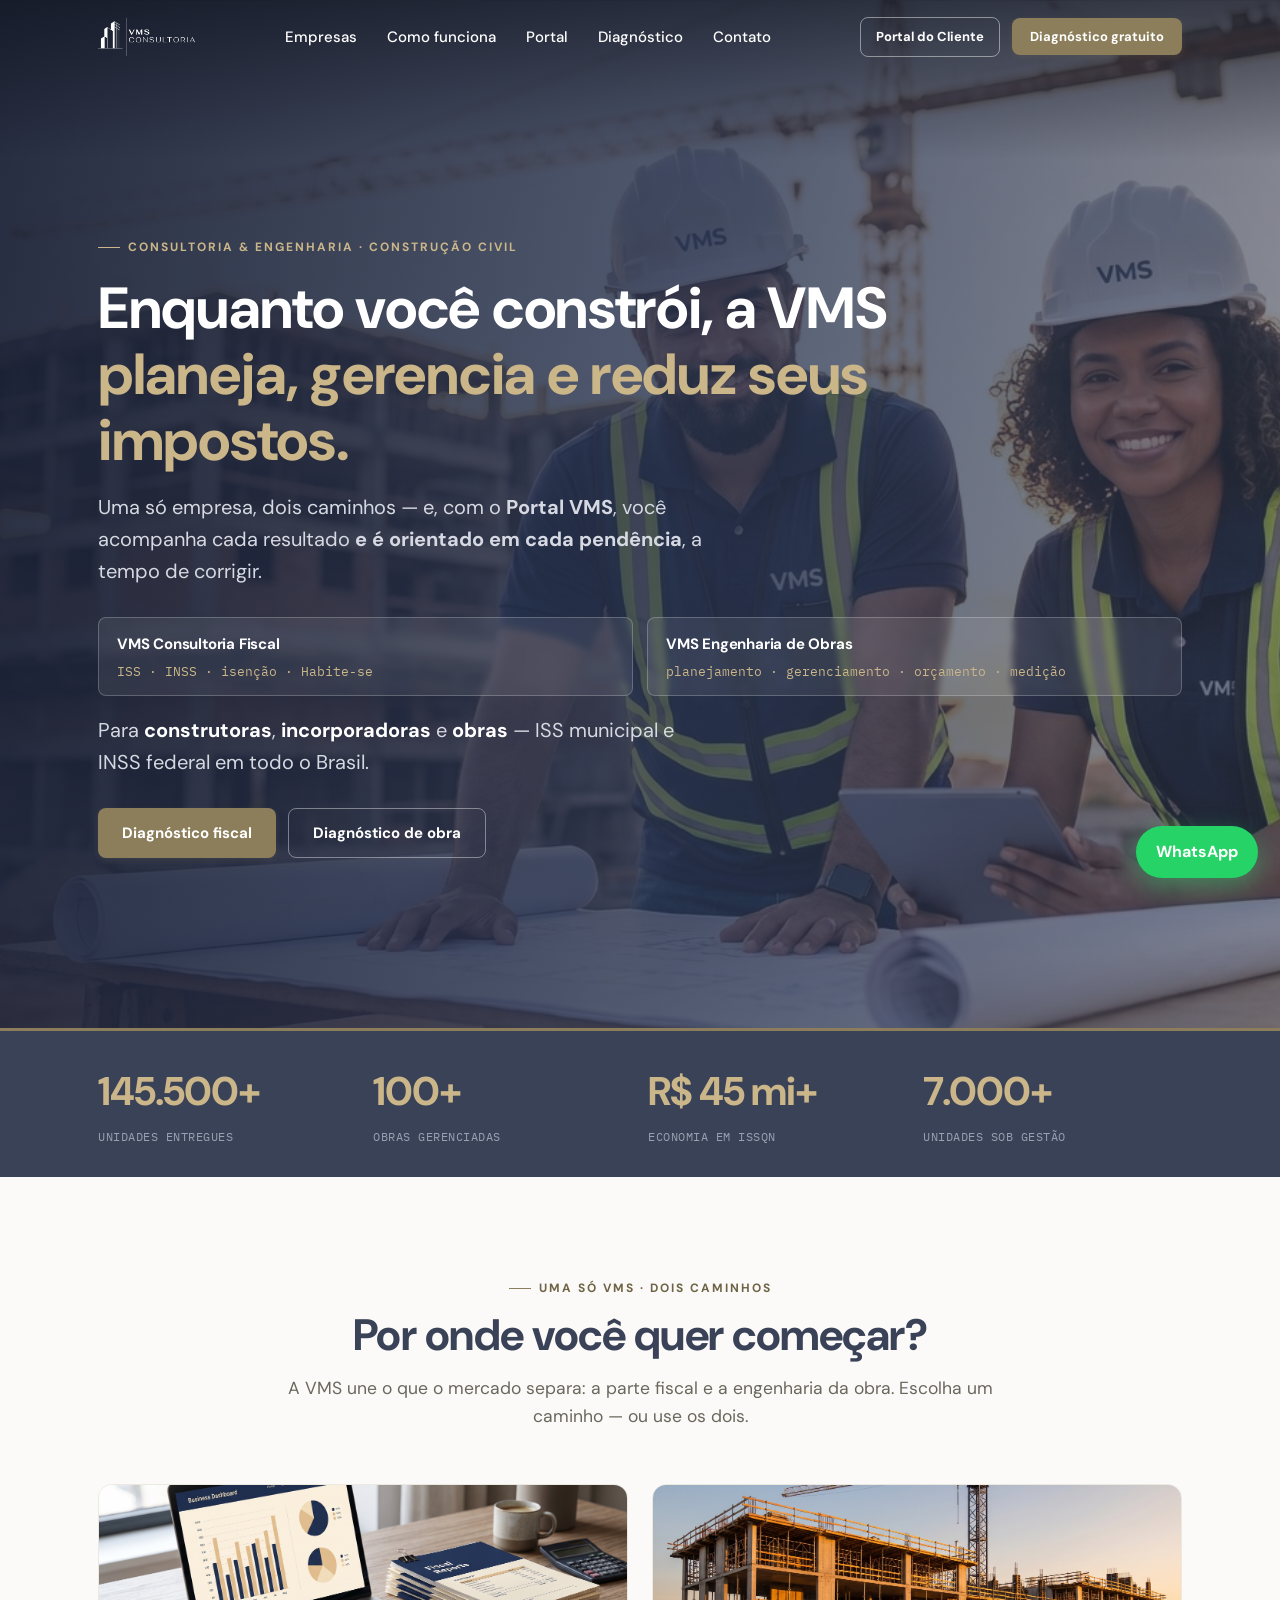
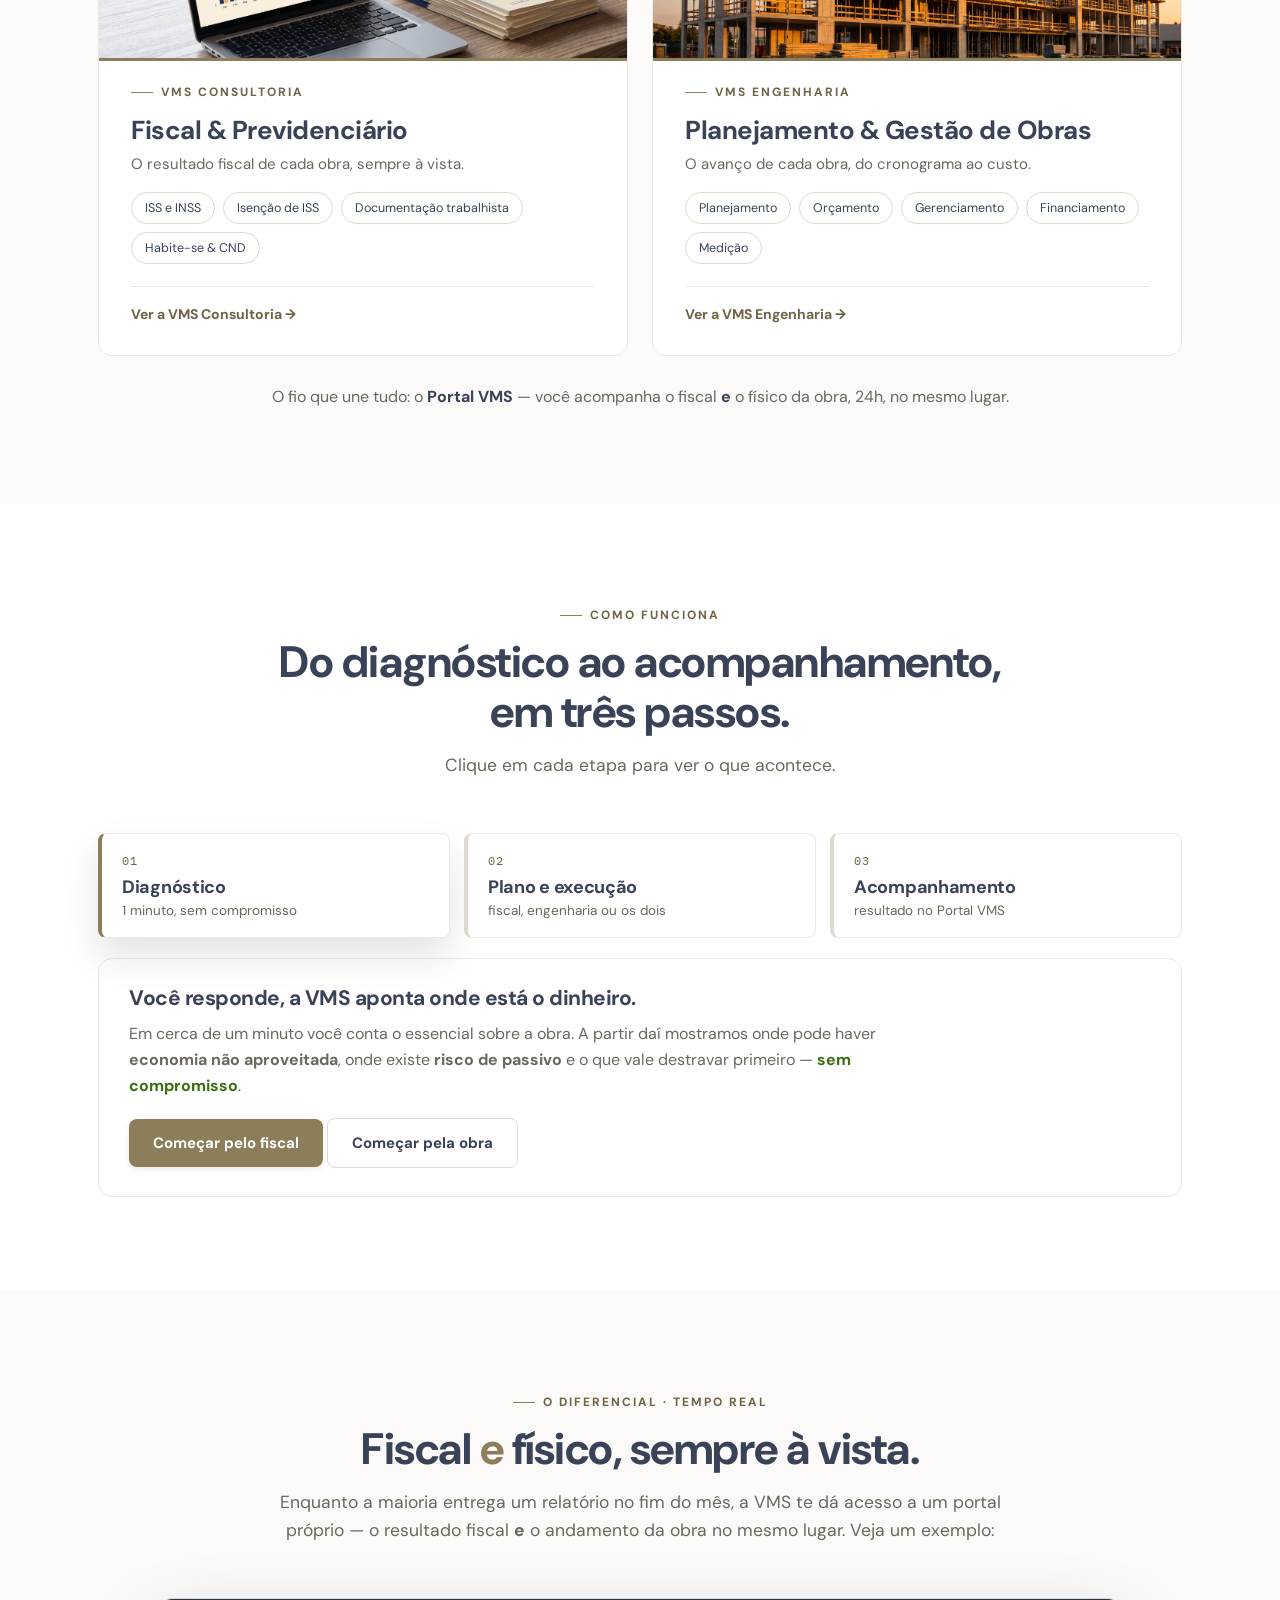
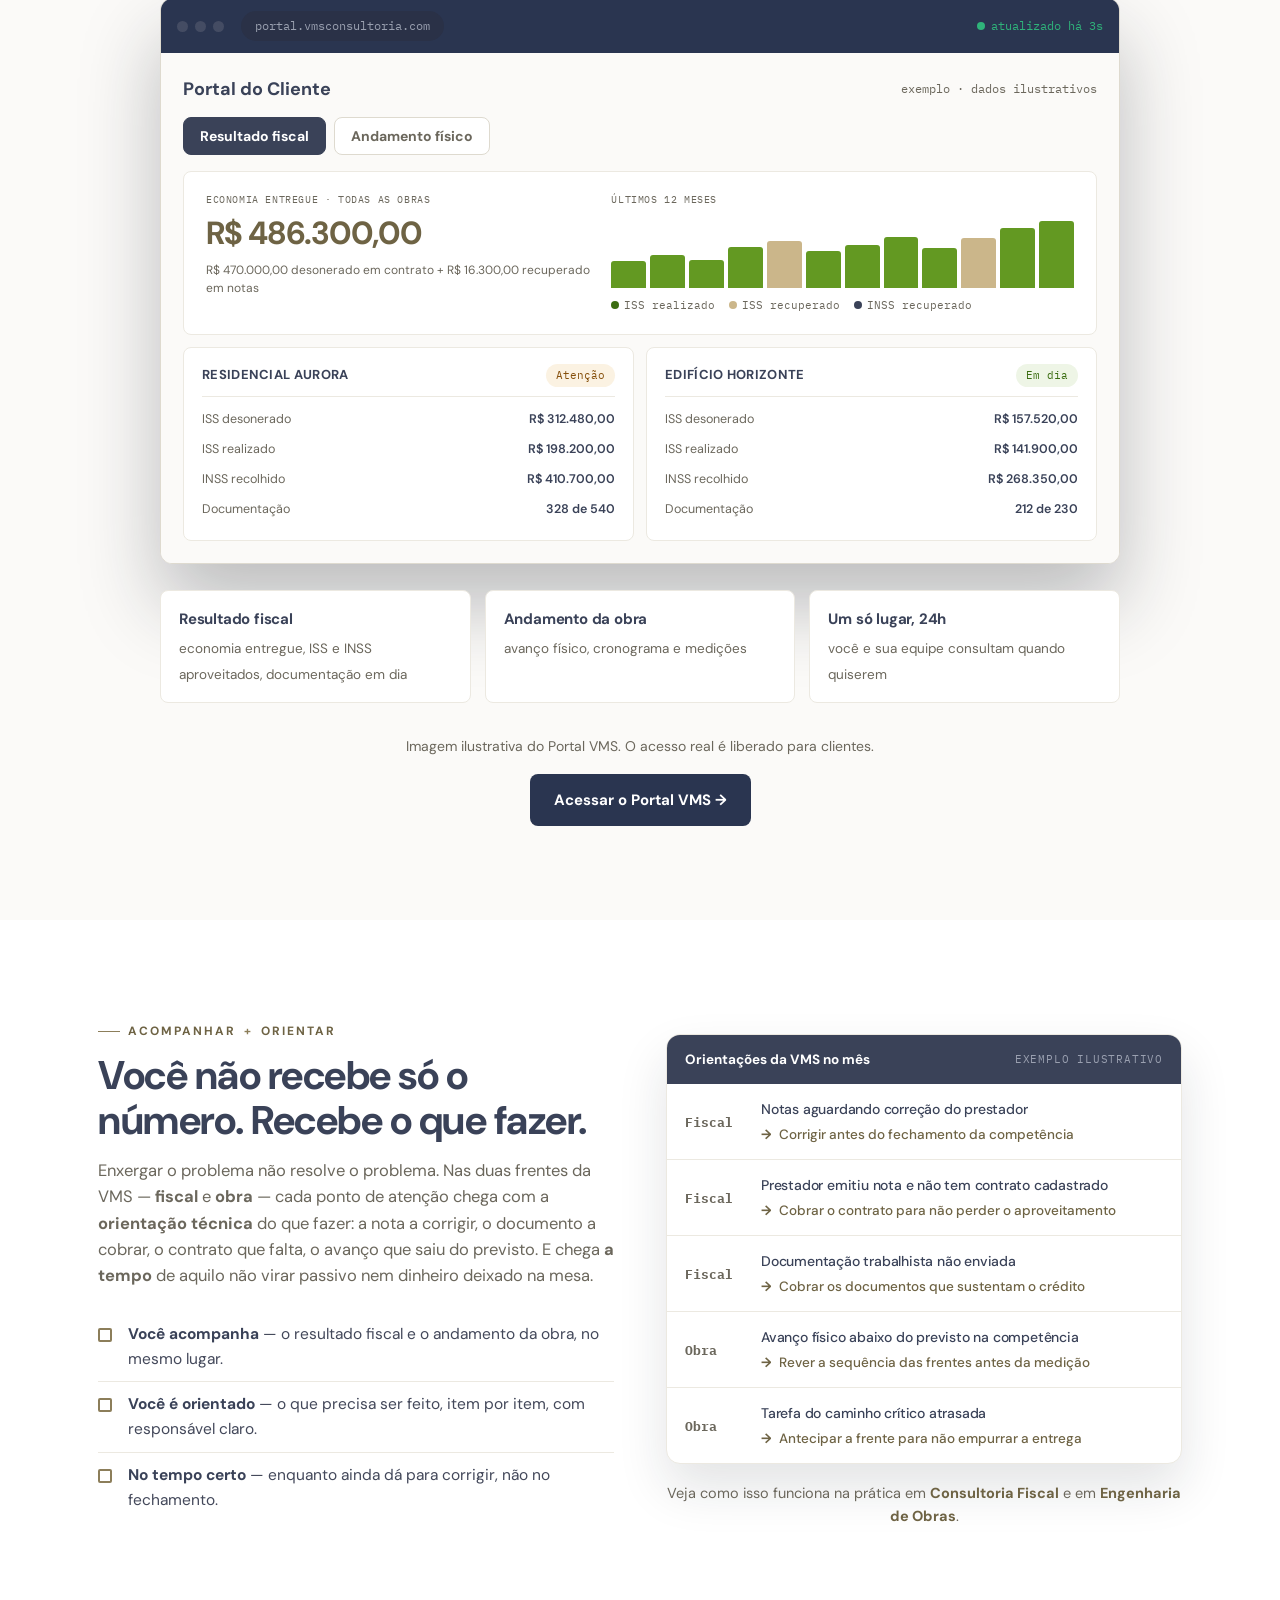
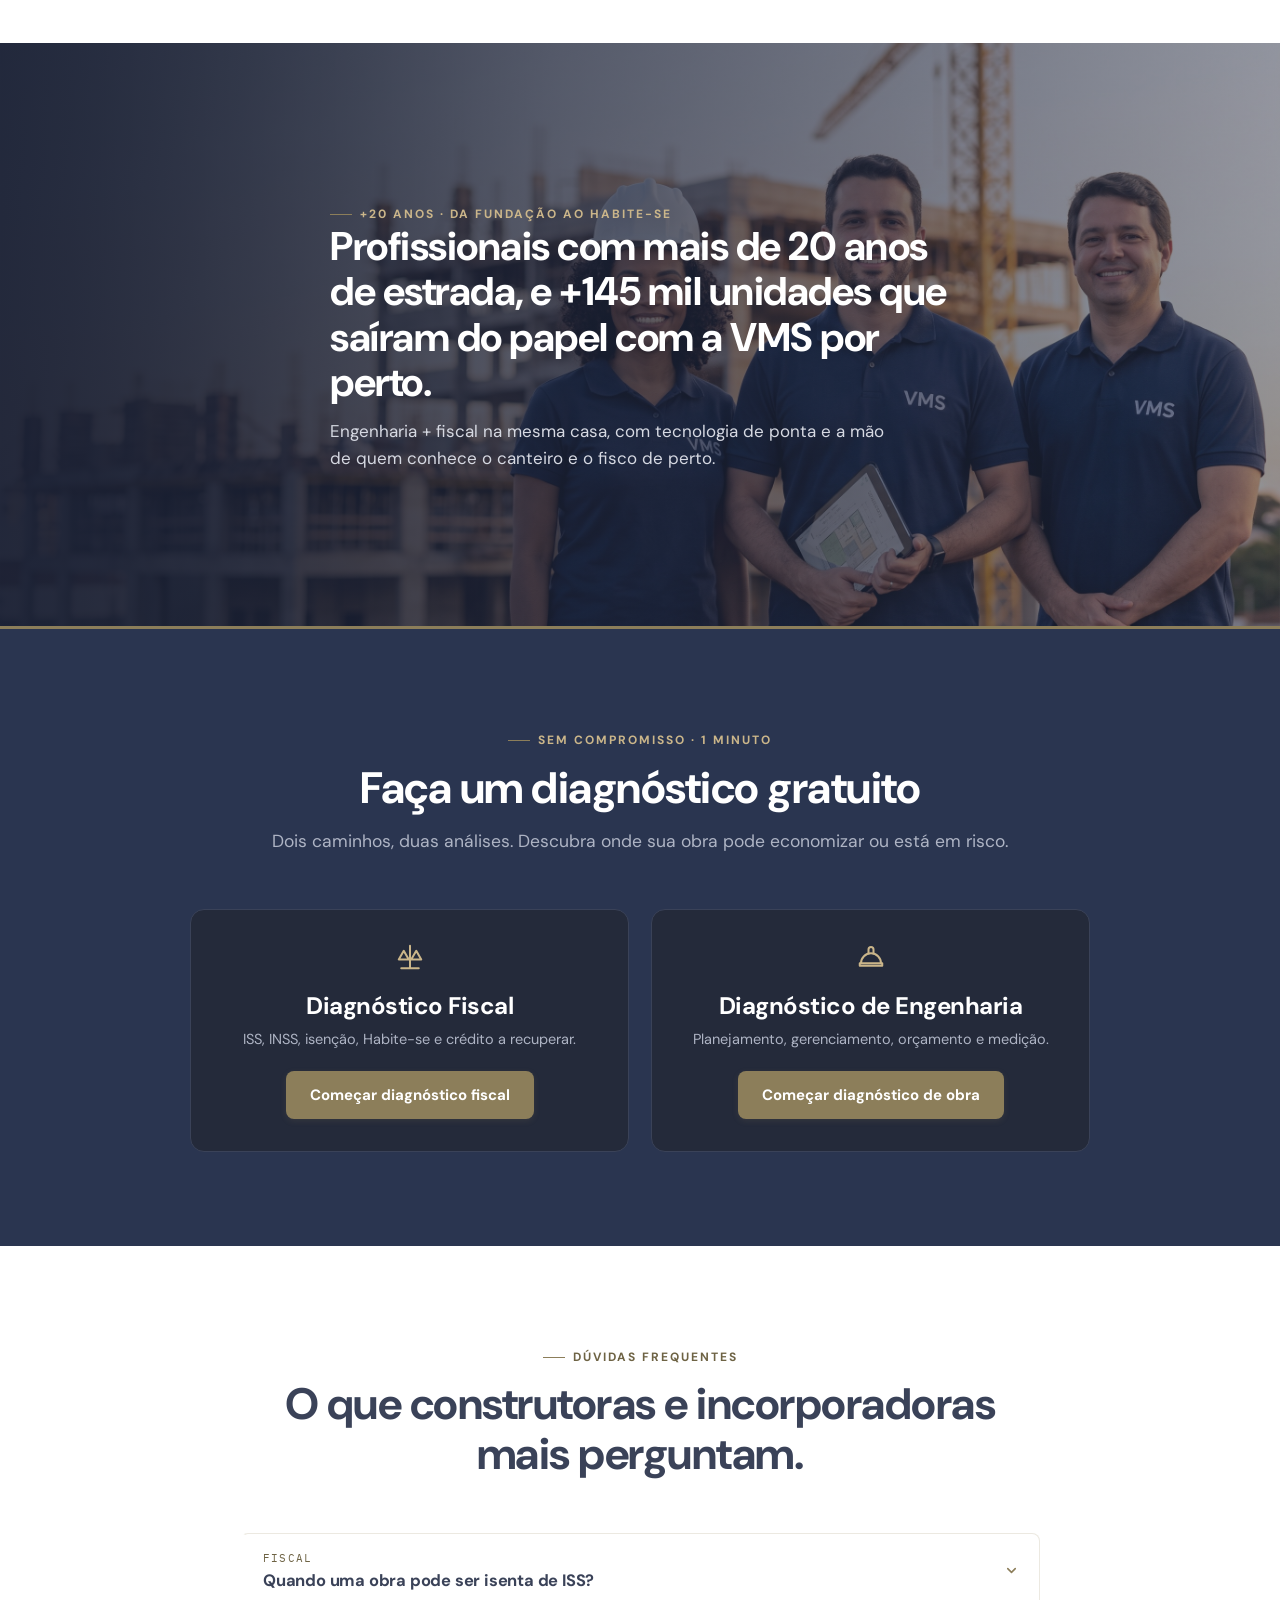
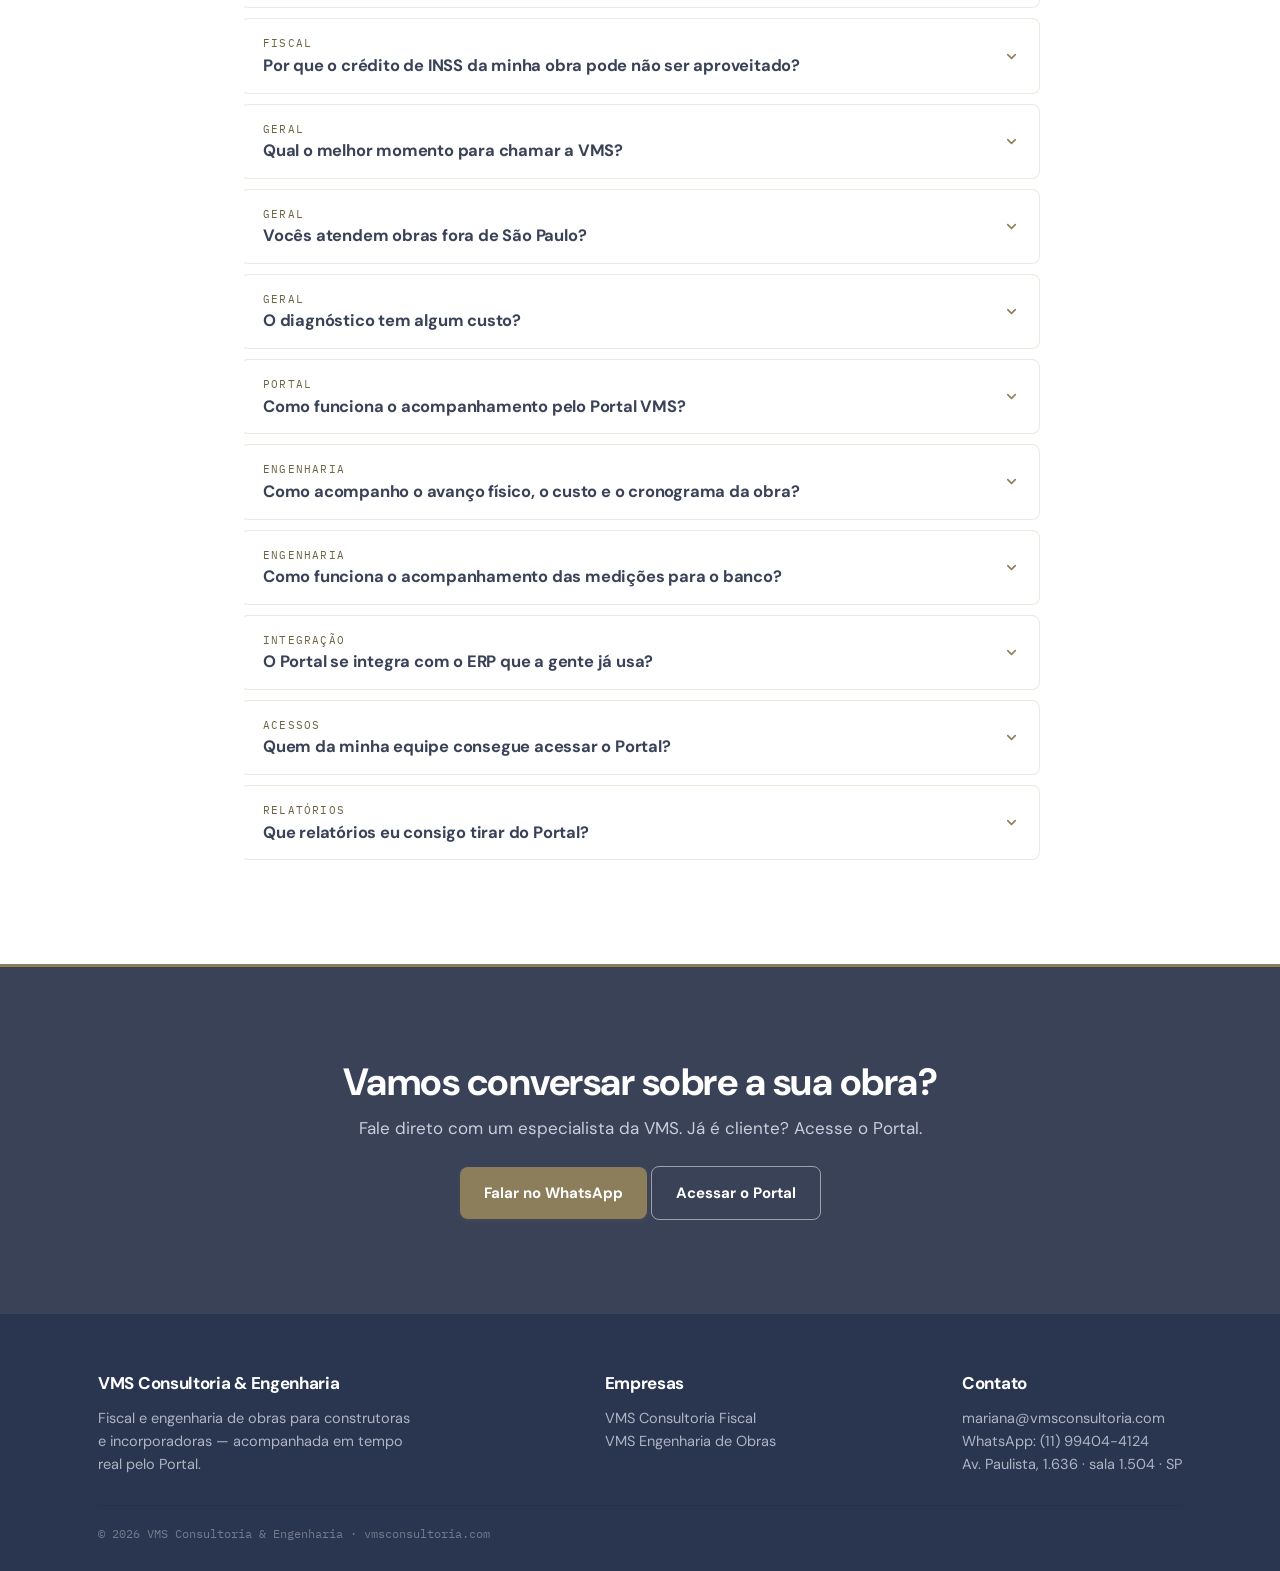
==== commit 0a5e595c: "Add files via upload" ====
--- a/index.html
+++ b/index.html
@@ -8,8 +8,8 @@
 <meta property="og:site_name" content="VMS Consultoria &amp; Engenharia">
 <meta property="og:title" content="VMS Consultoria &amp; Engenharia — fiscal e engenharia de obras">
 <meta property="og:description" content="Gestão fiscal (ISS/INSS) e engenharia de obras para construtoras e incorporadoras. Acompanhe cada resultado pelo Portal VMS.">
-<meta property="og:image" content="https://vms-site-one.vercel.app/og.jpg">
-<meta property="og:url" content="https://vms-site-one.vercel.app/">
+<meta property="og:image" content="https://www.vmsconsultoria.com/og.jpg">
+<meta property="og:url" content="https://www.vmsconsultoria.com/">
 <meta name="twitter:card" content="summary_large_image">
 <meta name="theme-color" content="#3A4258">
 <link rel="icon" type="image/png" href="favicon.png">
@@ -125,7 +125,7 @@
         <span class="url">portal.vmsconsultoria.com</span>
         <span class="live" style="margin-left:auto"><span class="dot"></span><span id="ago">atualizado agora</span></span></div>
       <div class="pbody">
-        <div class="phead"><b>Residencial Aurora</b><span class="meta">exemplo · dados ilustrativos</span></div>
+        <div class="phead"><b>Portal do Cliente</b><span class="meta">exemplo · dados ilustrativos</span></div>
         <div class="ptabs">
           <button class="ptab active" onclick="pTab(0,this)">Resultado fiscal</button>
           <button class="ptab" onclick="pTab(1,this)">Andamento físico</button>
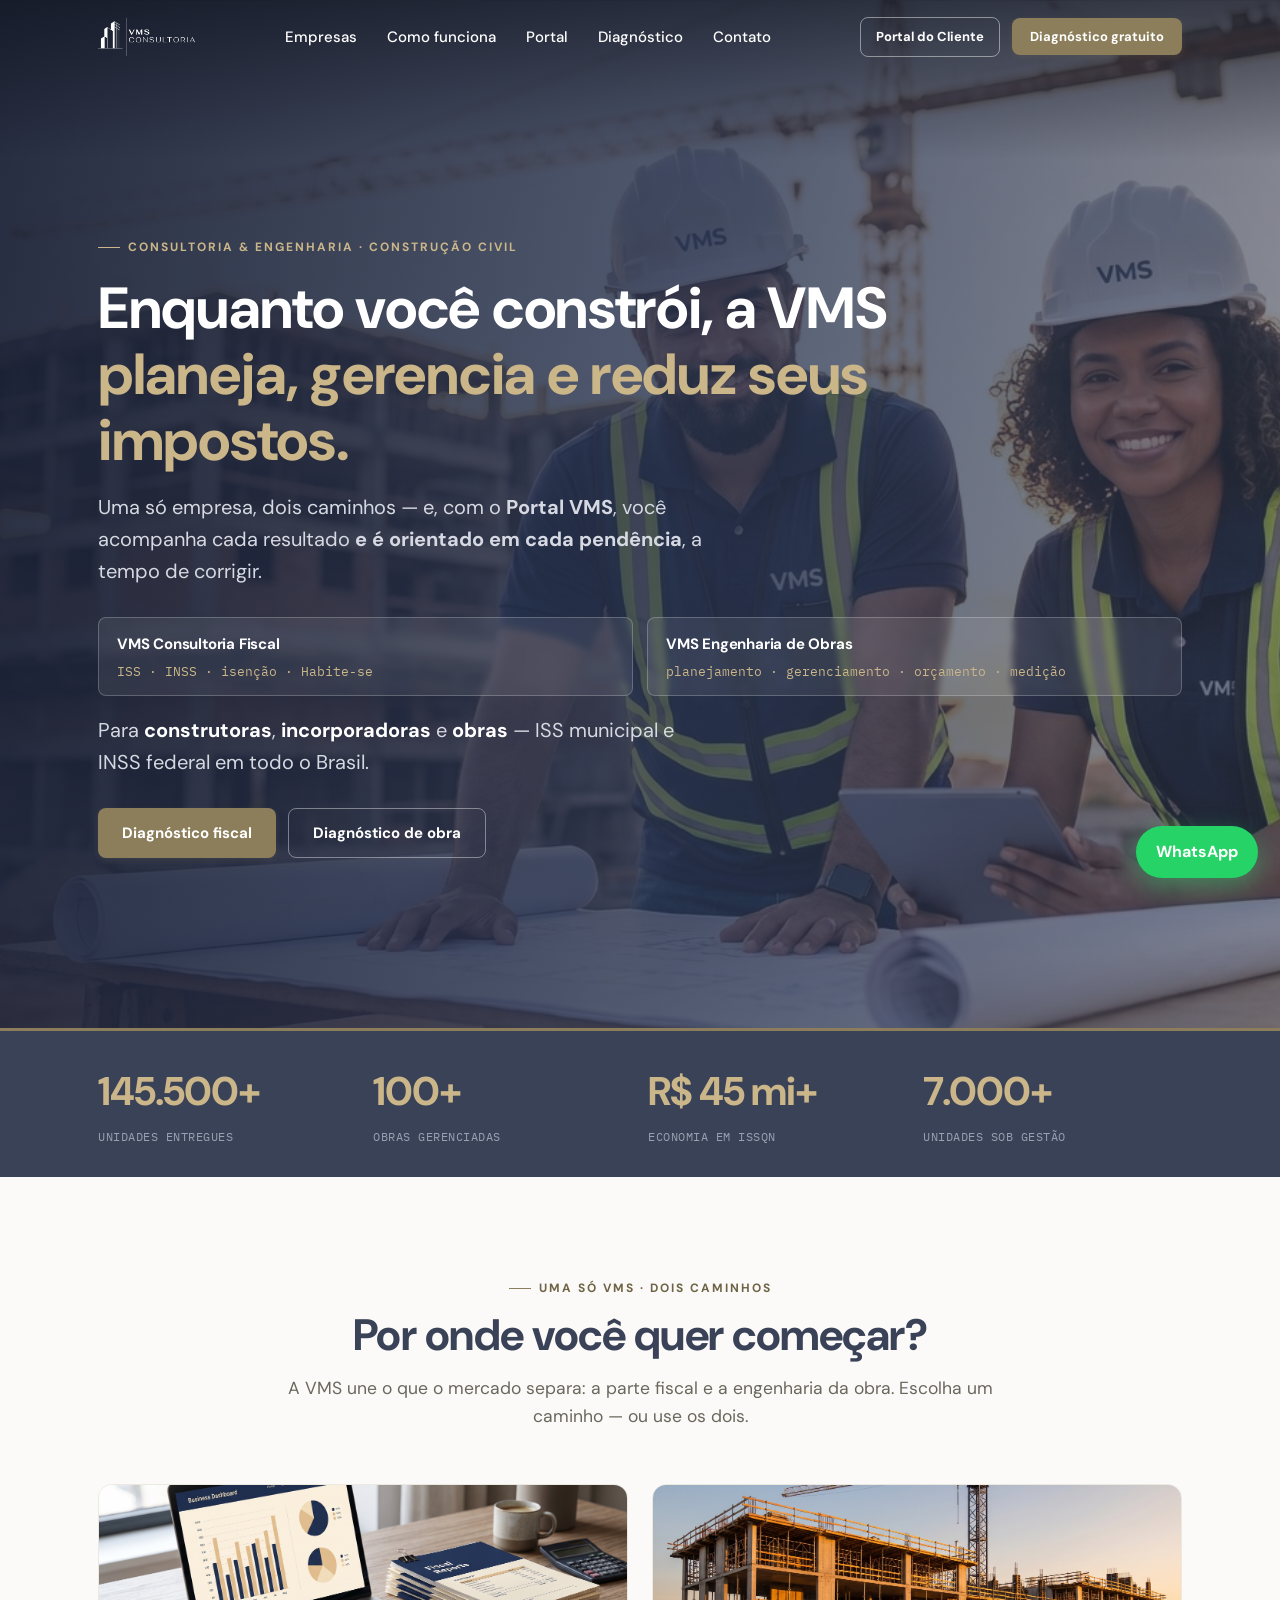
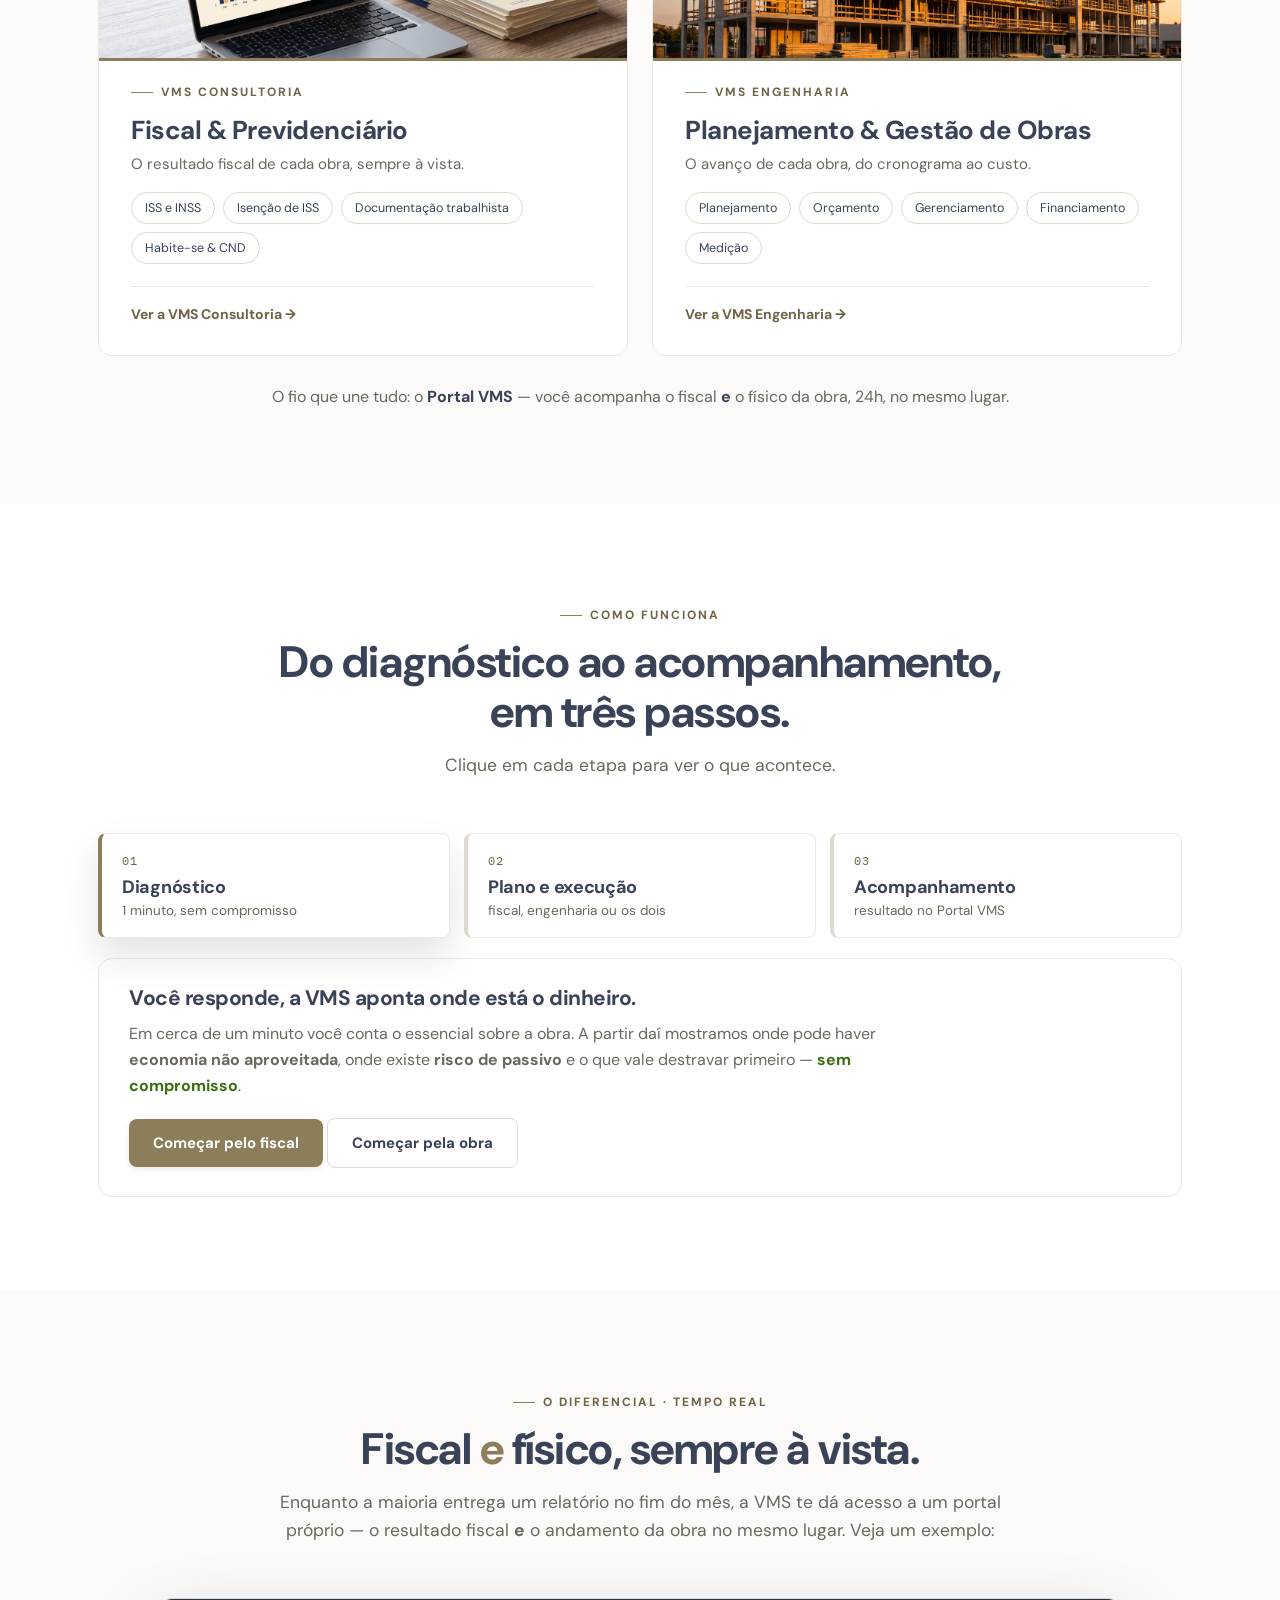
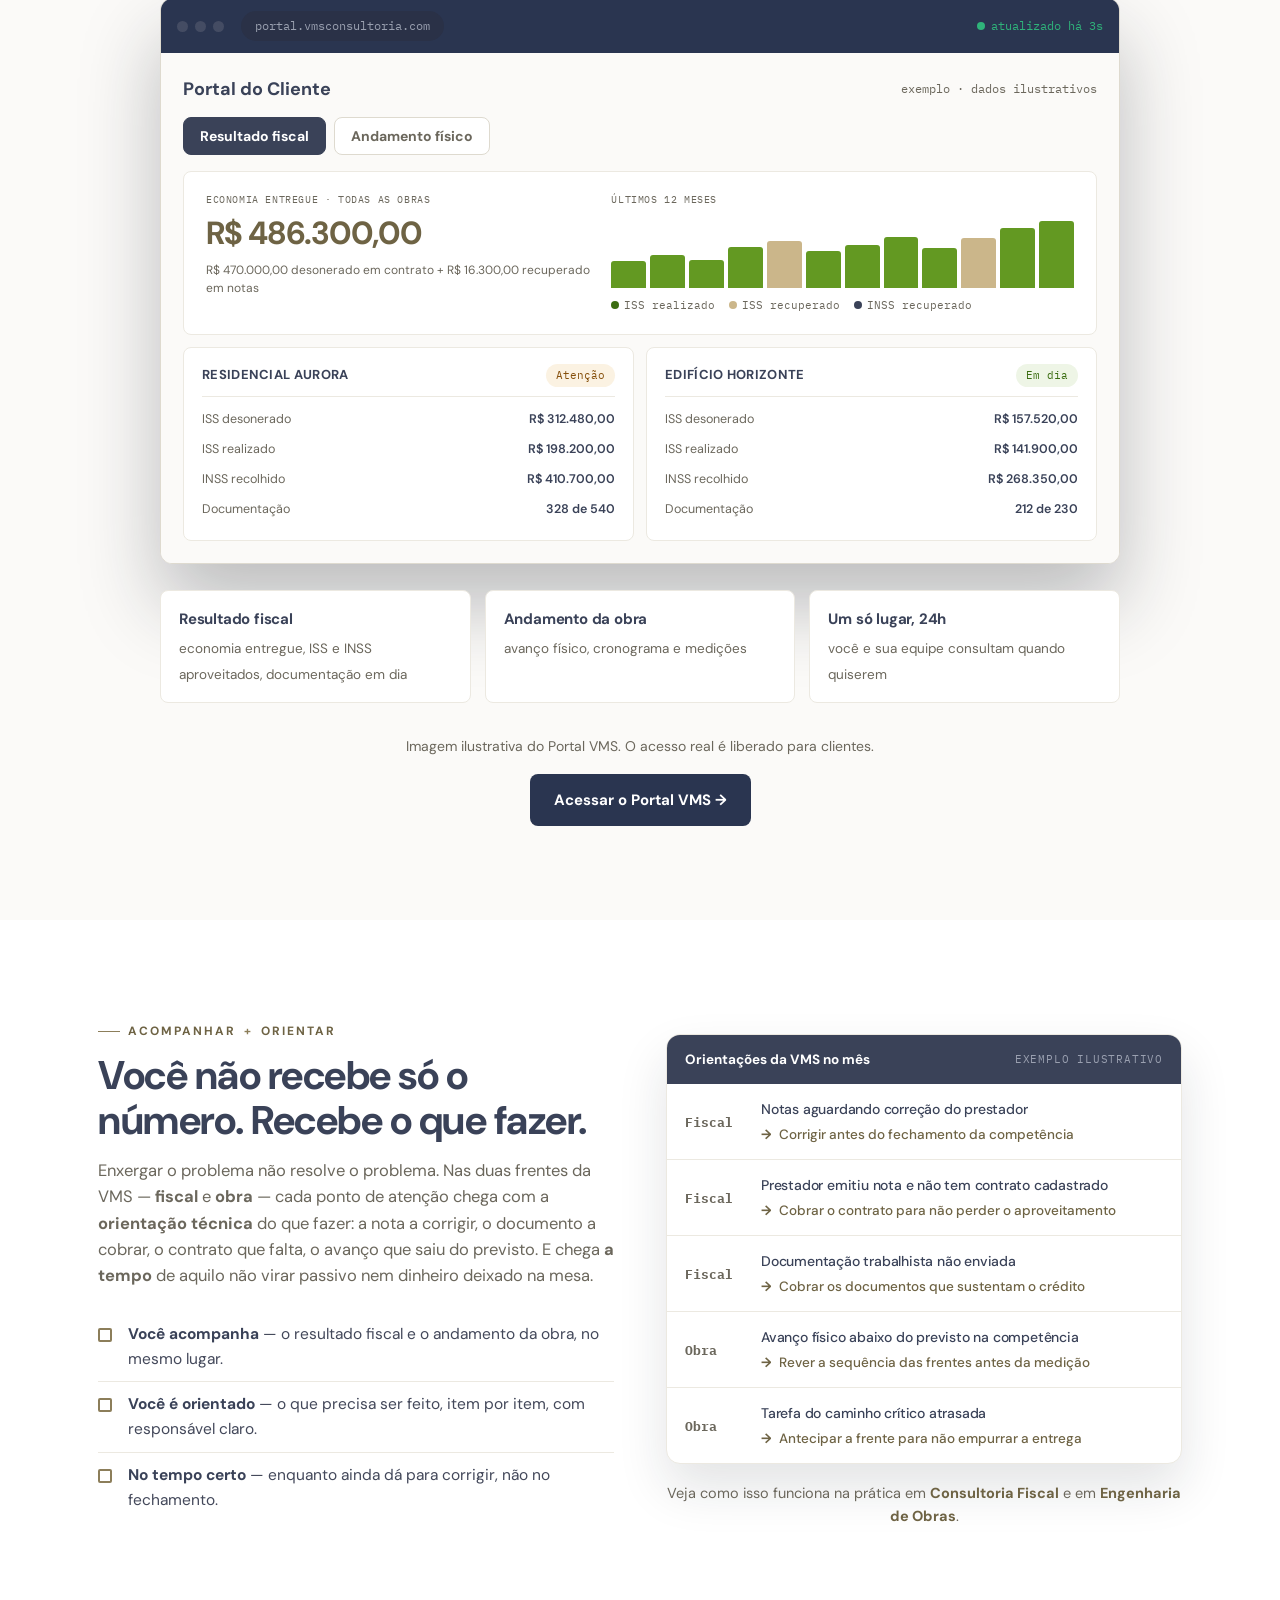
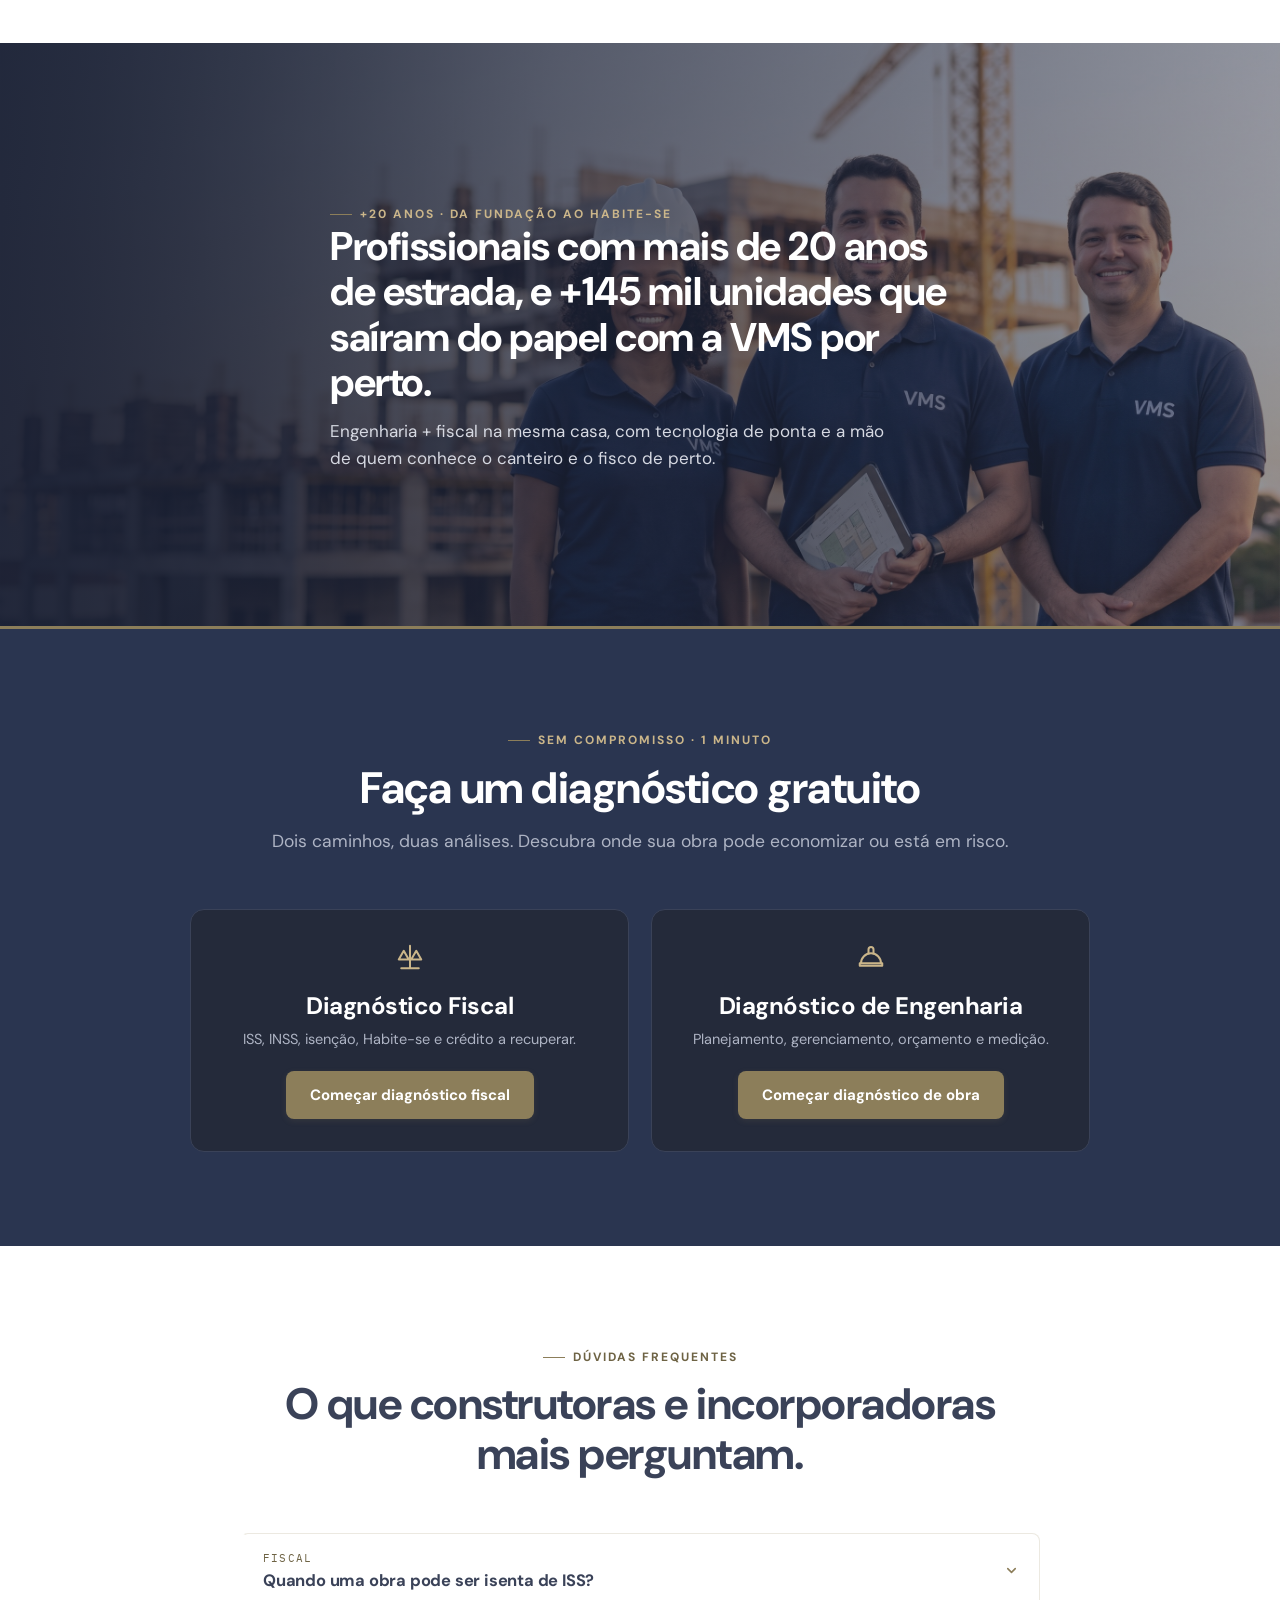
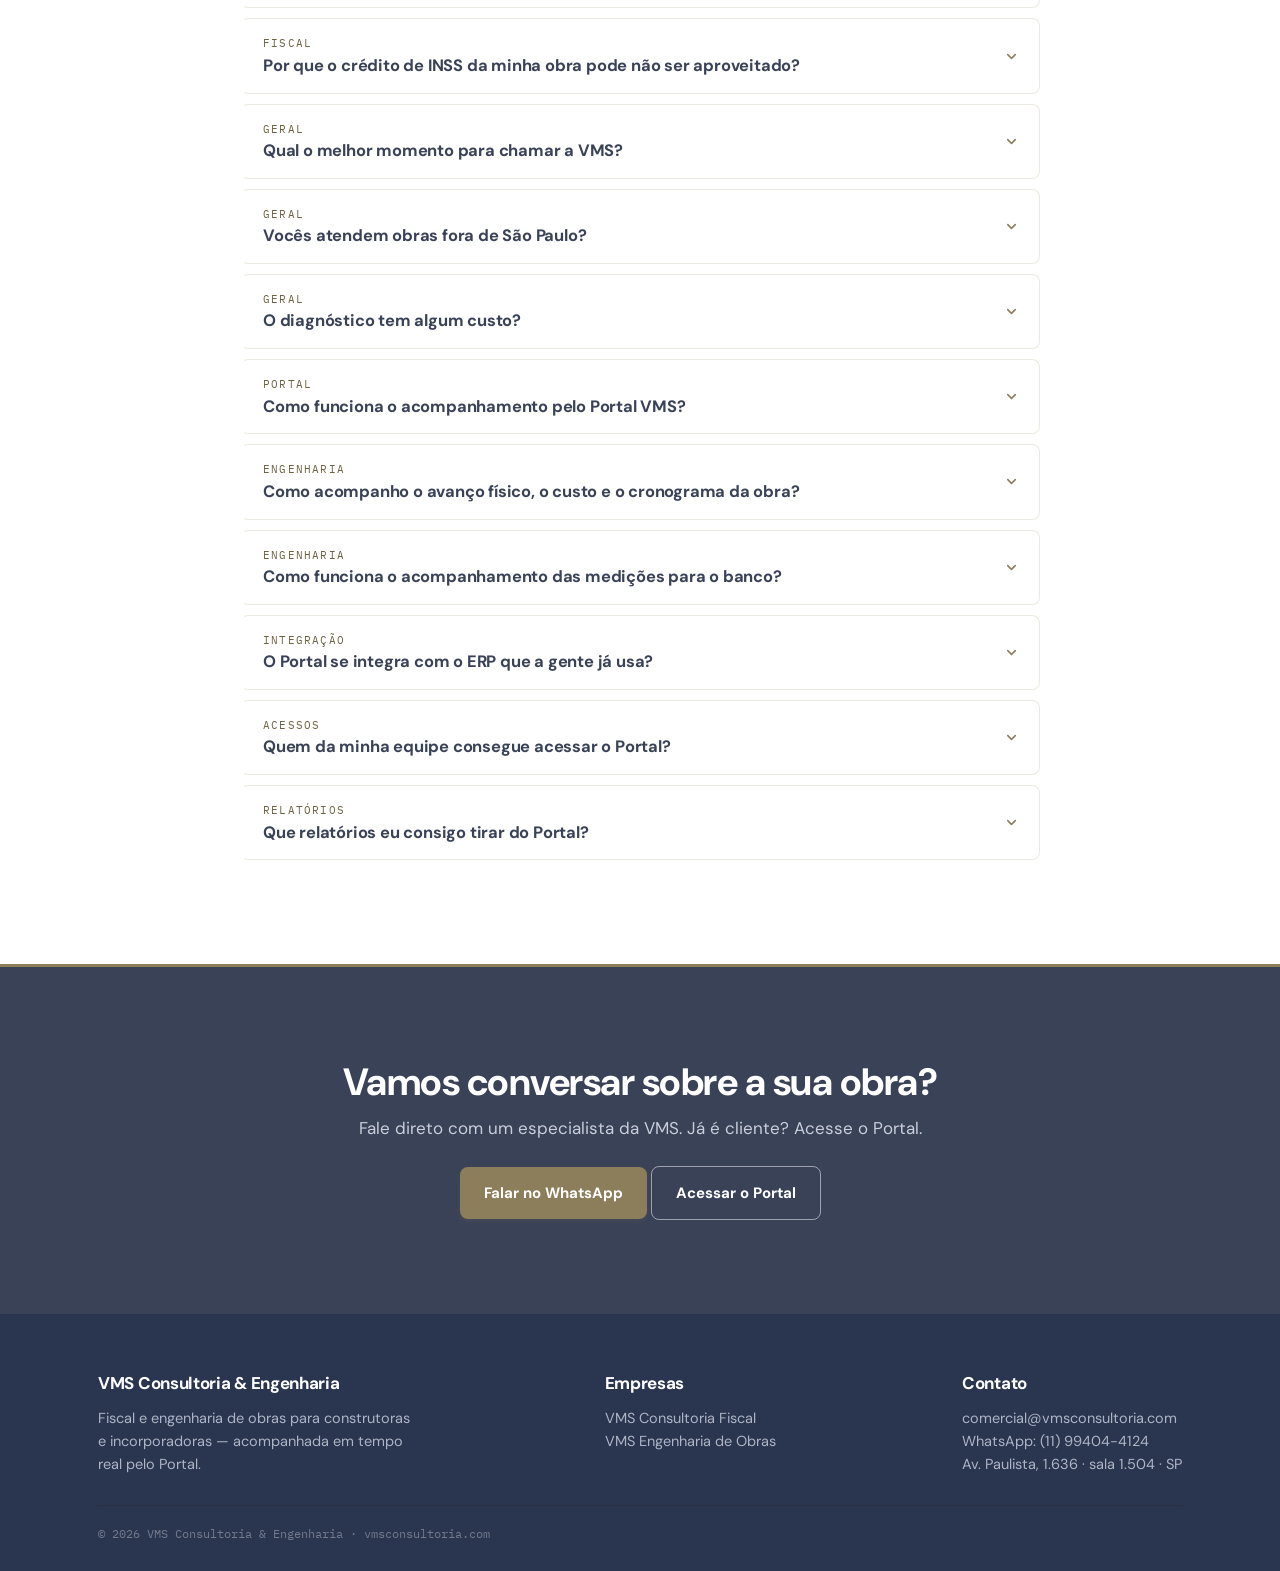
==== commit 8e0c07a0: "Add files via upload" ====
--- a/index.html
+++ b/index.html
@@ -272,7 +272,7 @@
     <div class="cols">
       <div style="max-width:320px"><b>VMS Consultoria &amp; Engenharia</b>Fiscal e engenharia de obras para construtoras e incorporadoras — acompanhada em tempo real pelo Portal.</div>
       <div><b>Empresas</b><a href="fiscal.html">VMS Consultoria Fiscal</a><br><a href="engenharia.html">VMS Engenharia de Obras</a></div>
-      <div><b>Contato</b><a href="mailto:mariana@vmsconsultoria.com">mariana@vmsconsultoria.com</a><br><a href="https://wa.me/5511994044124" target="_blank" rel="noopener">WhatsApp: (11) 99404-4124</a><br>Av. Paulista, 1.636 · sala 1.504 · SP</div>
+      <div><b>Contato</b><a href="mailto:comercial@vmsconsultoria.com">comercial@vmsconsultoria.com</a><br><a href="https://wa.me/5511994044124" target="_blank" rel="noopener">WhatsApp: (11) 99404-4124</a><br>Av. Paulista, 1.636 · sala 1.504 · SP</div>
     </div>
     <div class="fin">© 2026 VMS Consultoria &amp; Engenharia · vmsconsultoria.com</div>
   </div>
@@ -281,5 +281,6 @@
 <a class="wa" href="https://wa.me/5511994044124?text=Ol%C3%A1!%20Vim%20pelo%20site%20da%20VMS." target="_blank" rel="noopener" aria-label="Falar no WhatsApp">WhatsApp</a>
 <div class="modal" id="modal"><div class="qbox" id="qbox"></div></div>
 <script src="script.js"></script>
+<script defer src="/_vercel/insights/script.js"></script>
 </body>
 </html>
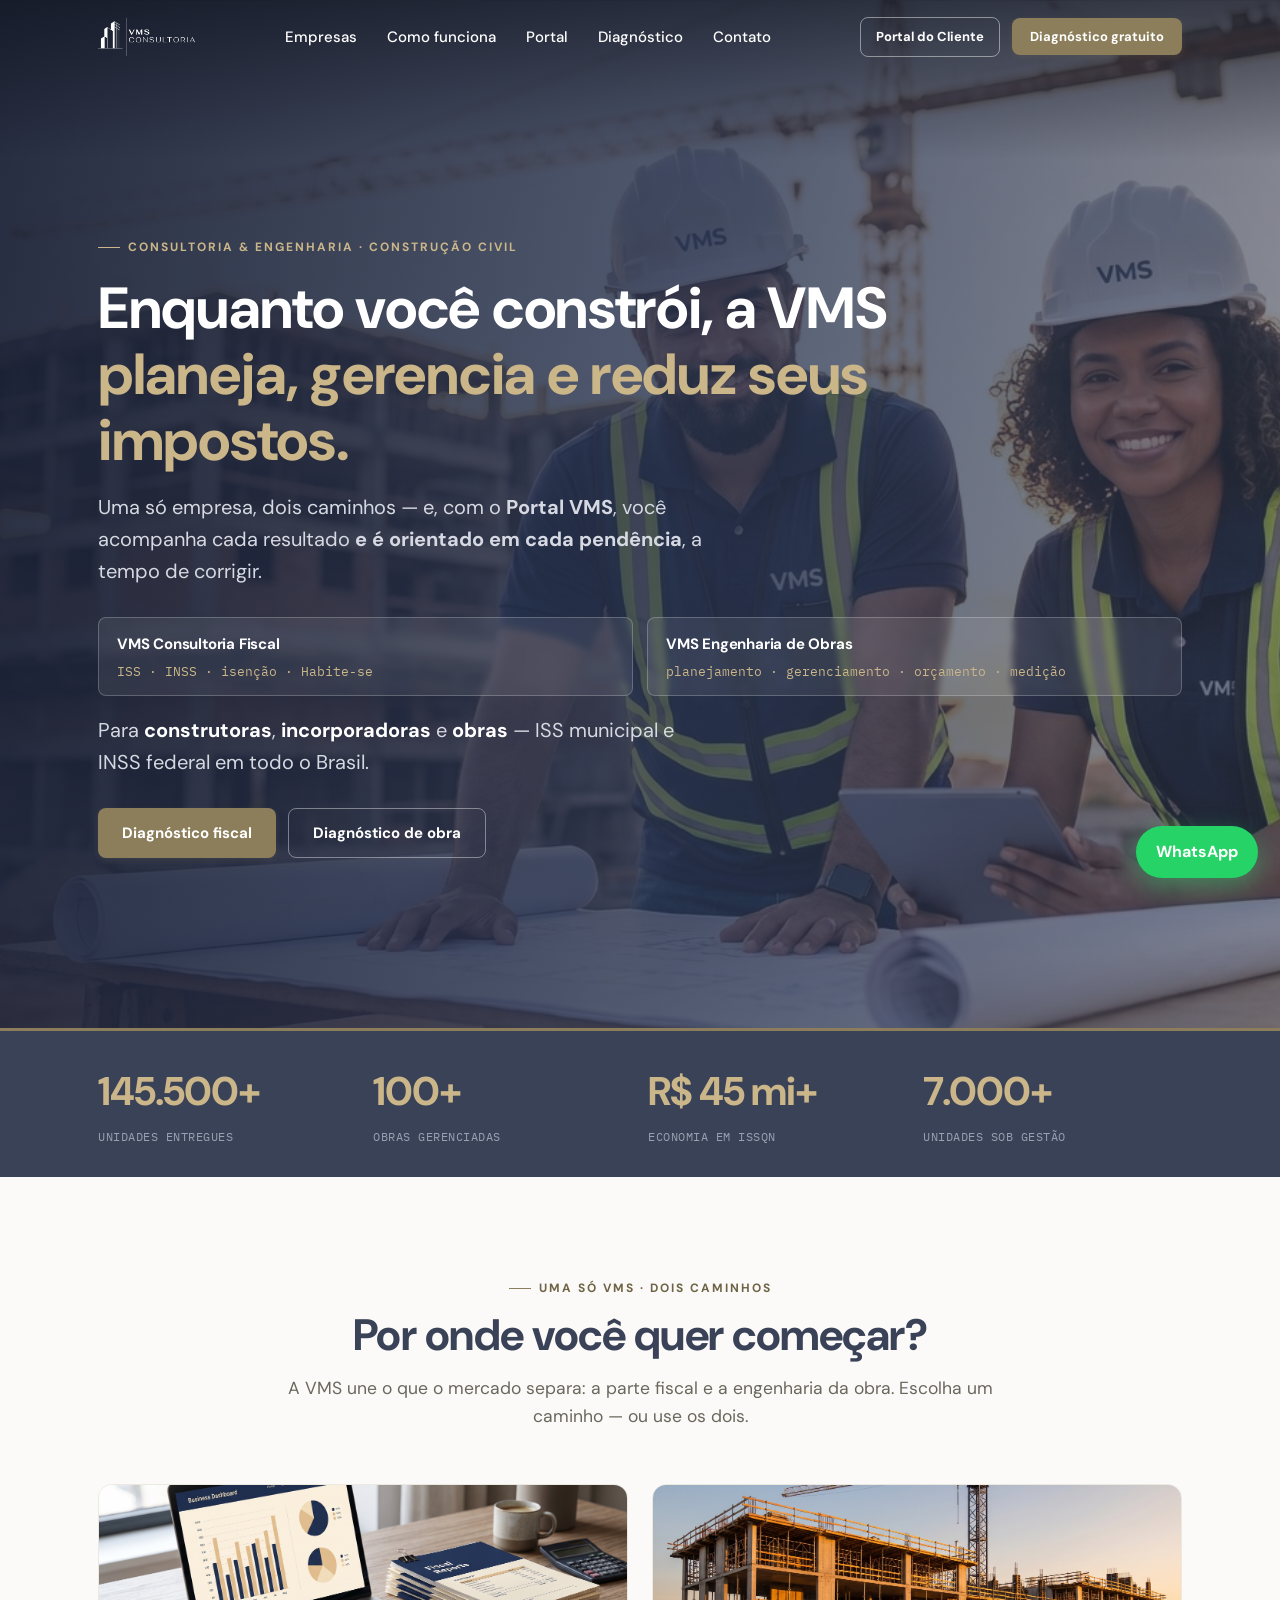
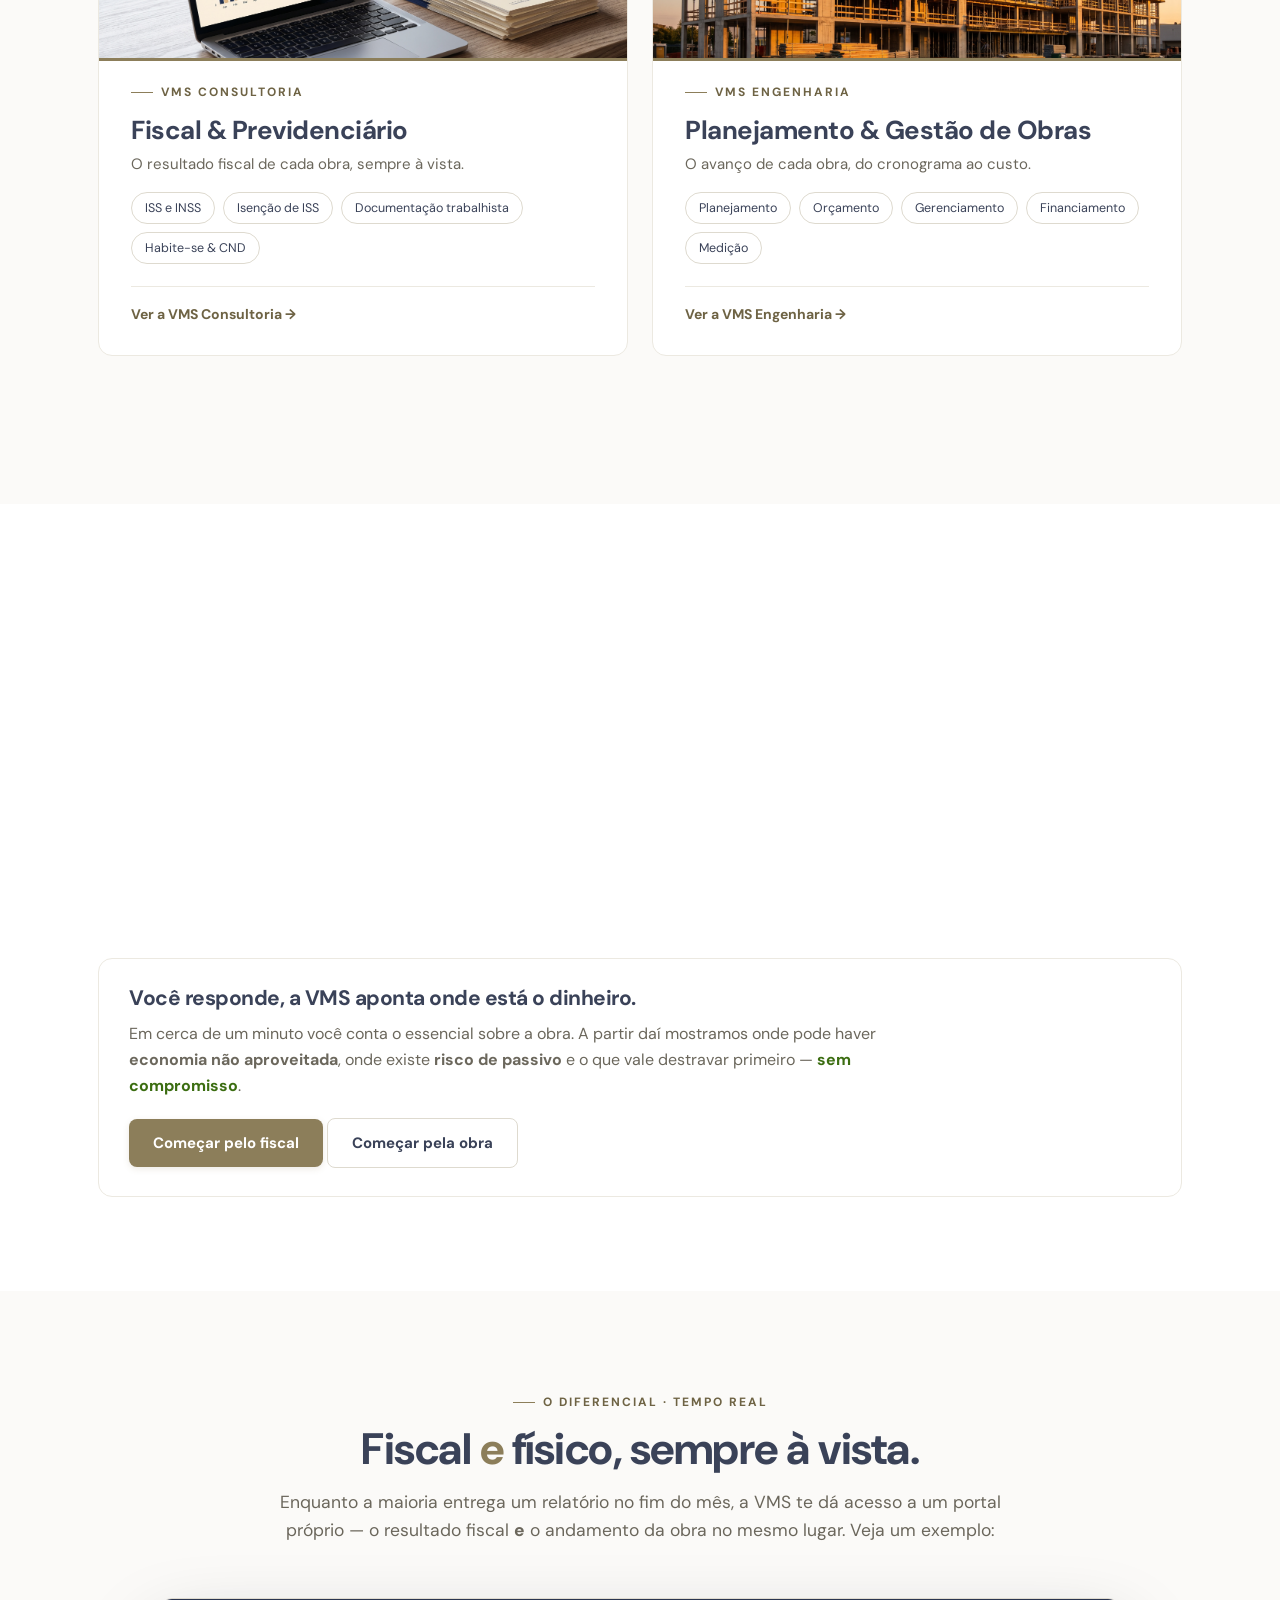
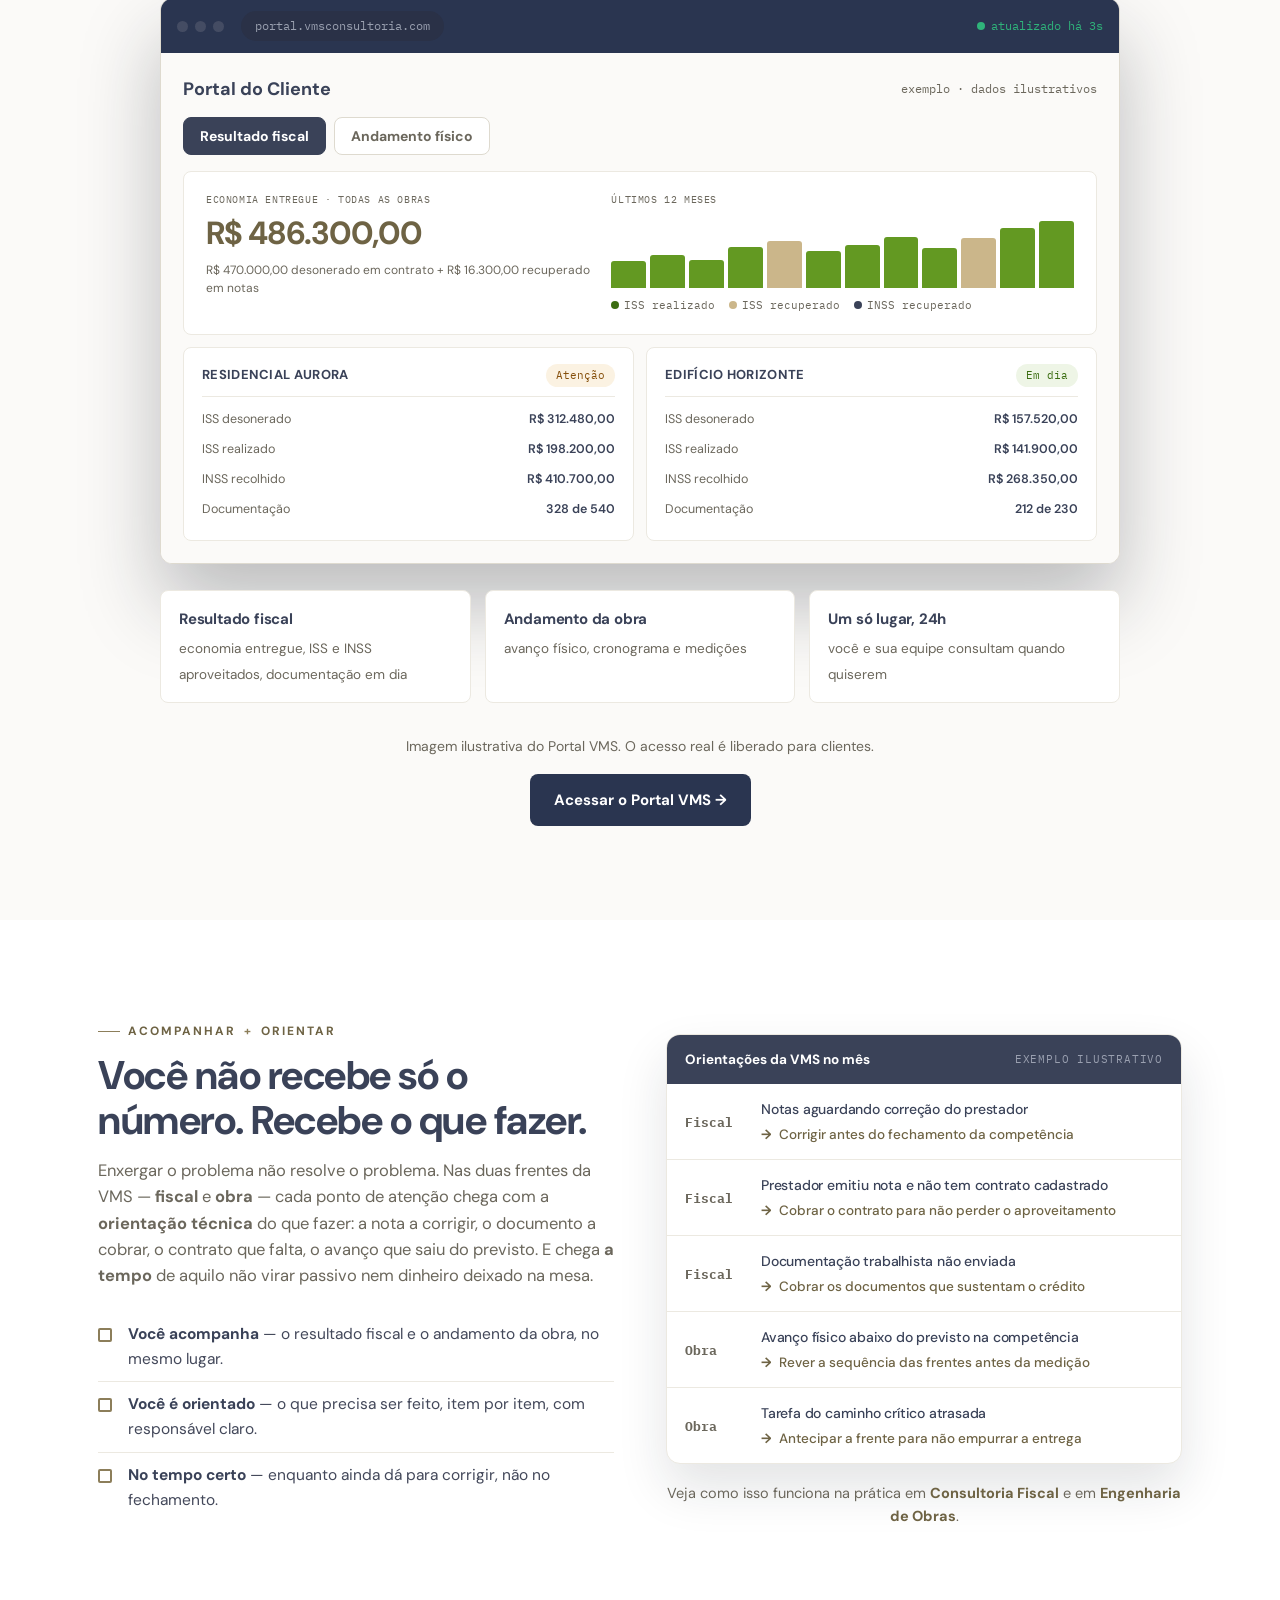
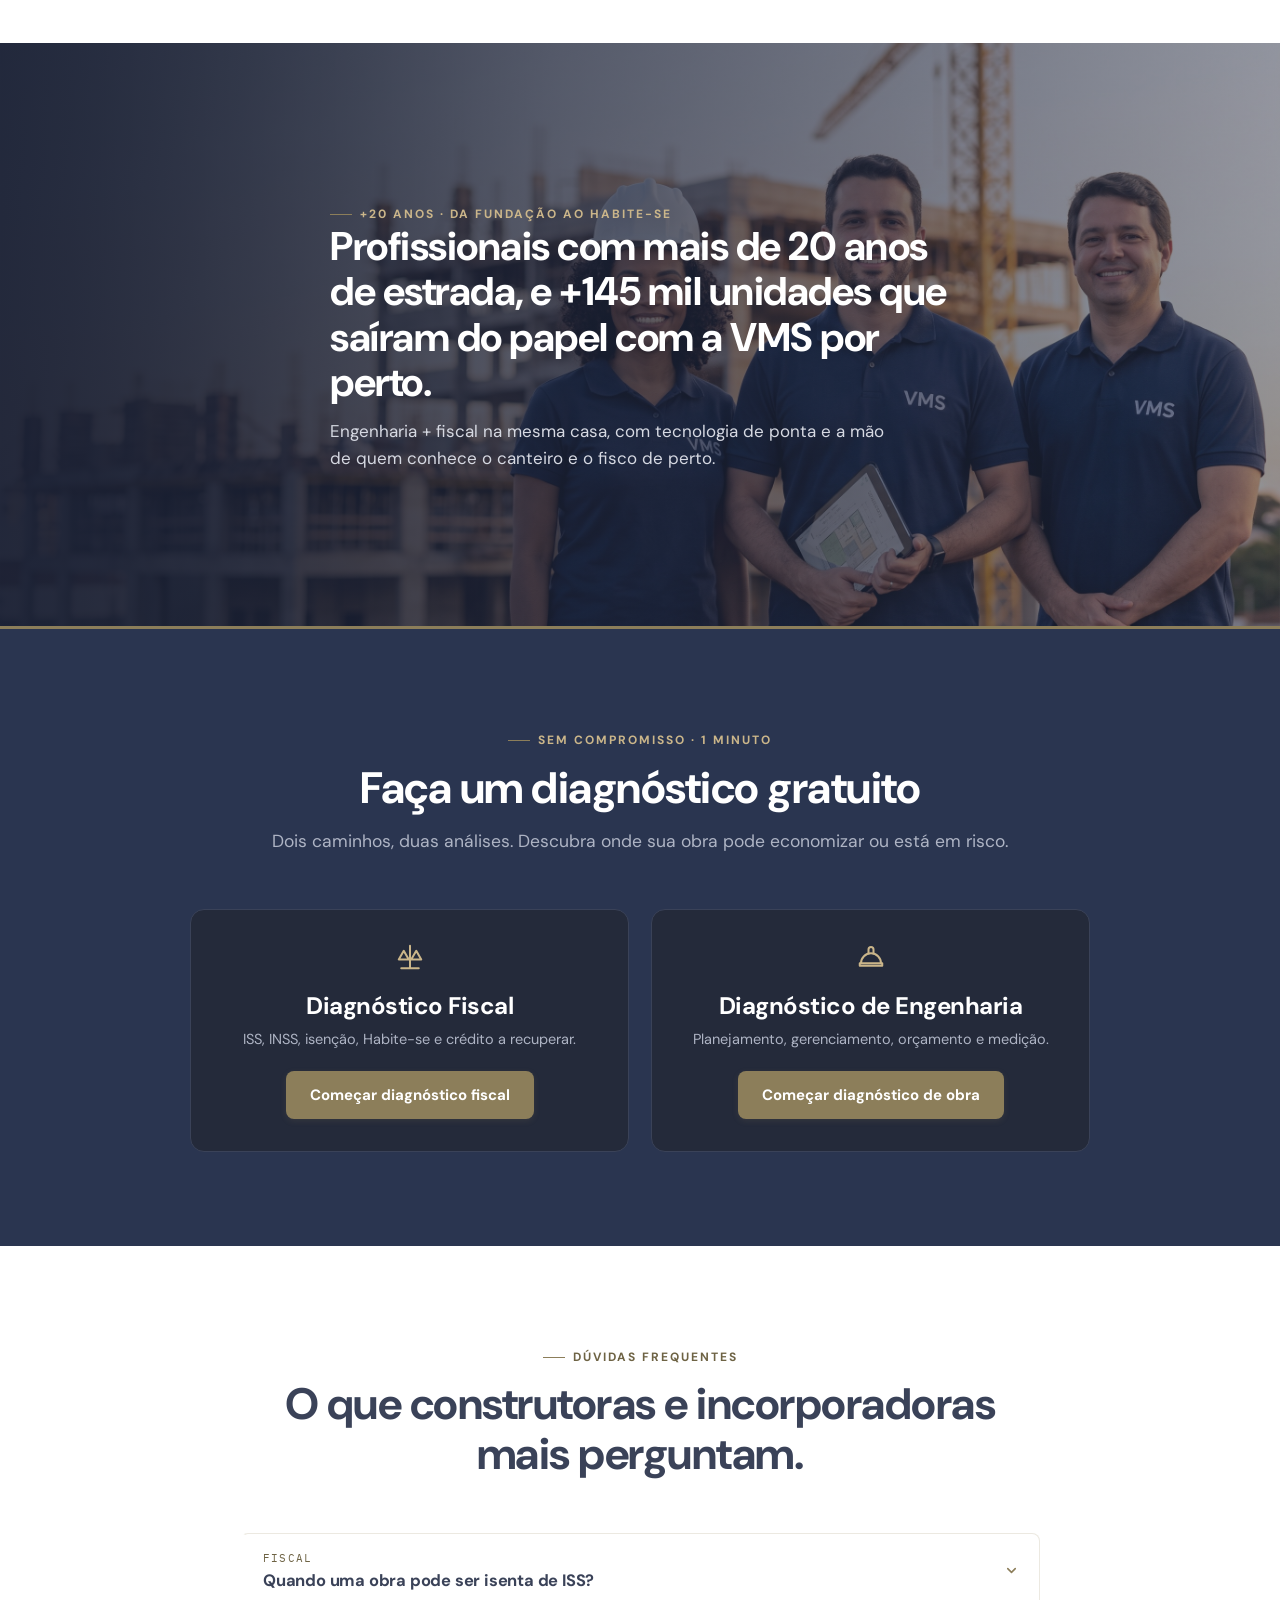
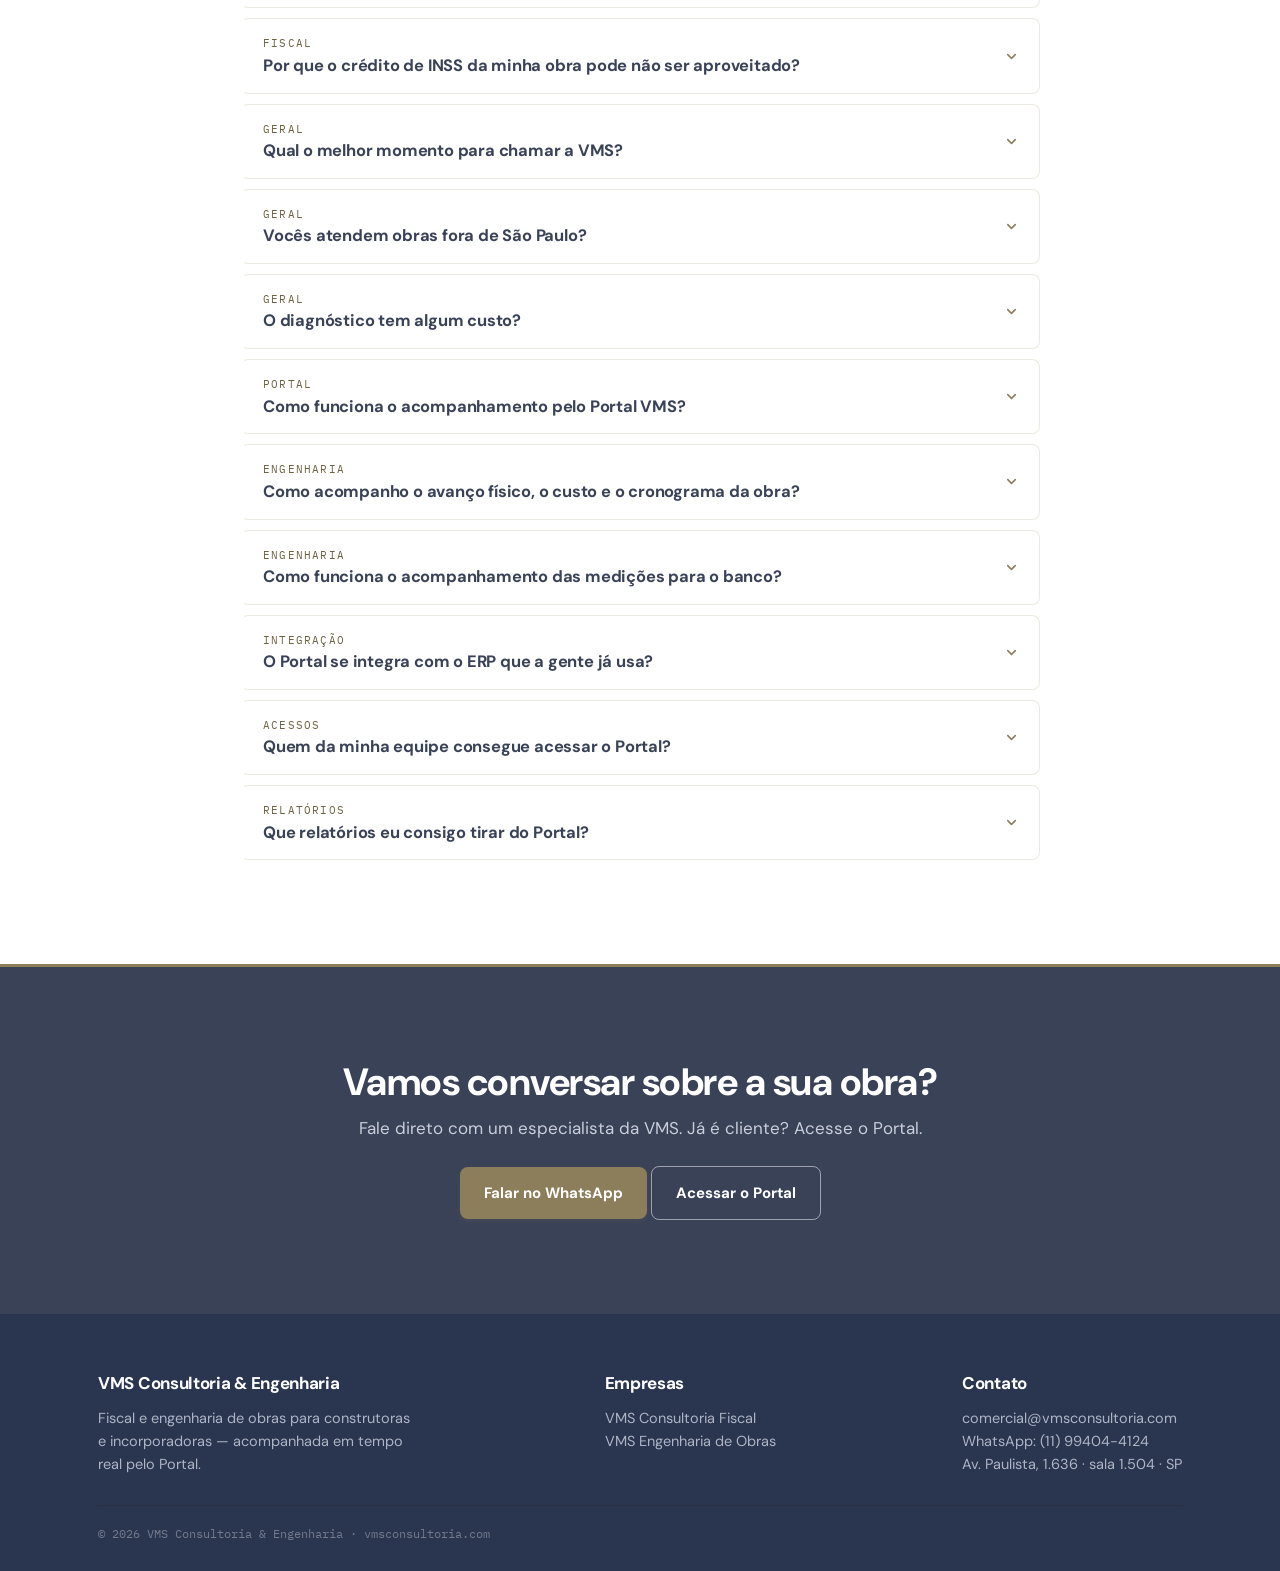
==== commit 2652c3ac: "Add files via upload" ====
--- a/index.html
+++ b/index.html
@@ -7,7 +7,7 @@
 <meta property="og:type" content="website">
 <meta property="og:site_name" content="VMS Consultoria &amp; Engenharia">
 <meta property="og:title" content="VMS Consultoria &amp; Engenharia — fiscal e engenharia de obras">
-<meta property="og:description" content="Gestão fiscal (ISS/INSS) e engenharia de obras para construtoras e incorporadoras. Acompanhe cada resultado pelo Portal VMS.">
+<meta property="og:description" content="Para construtoras e incorporadoras: ISS, INSS e gestão de obras no mesmo lugar.">
 <meta property="og:image" content="https://www.vmsconsultoria.com/og.jpg">
 <meta property="og:url" content="https://www.vmsconsultoria.com/">
 <meta name="twitter:card" content="summary_large_image">
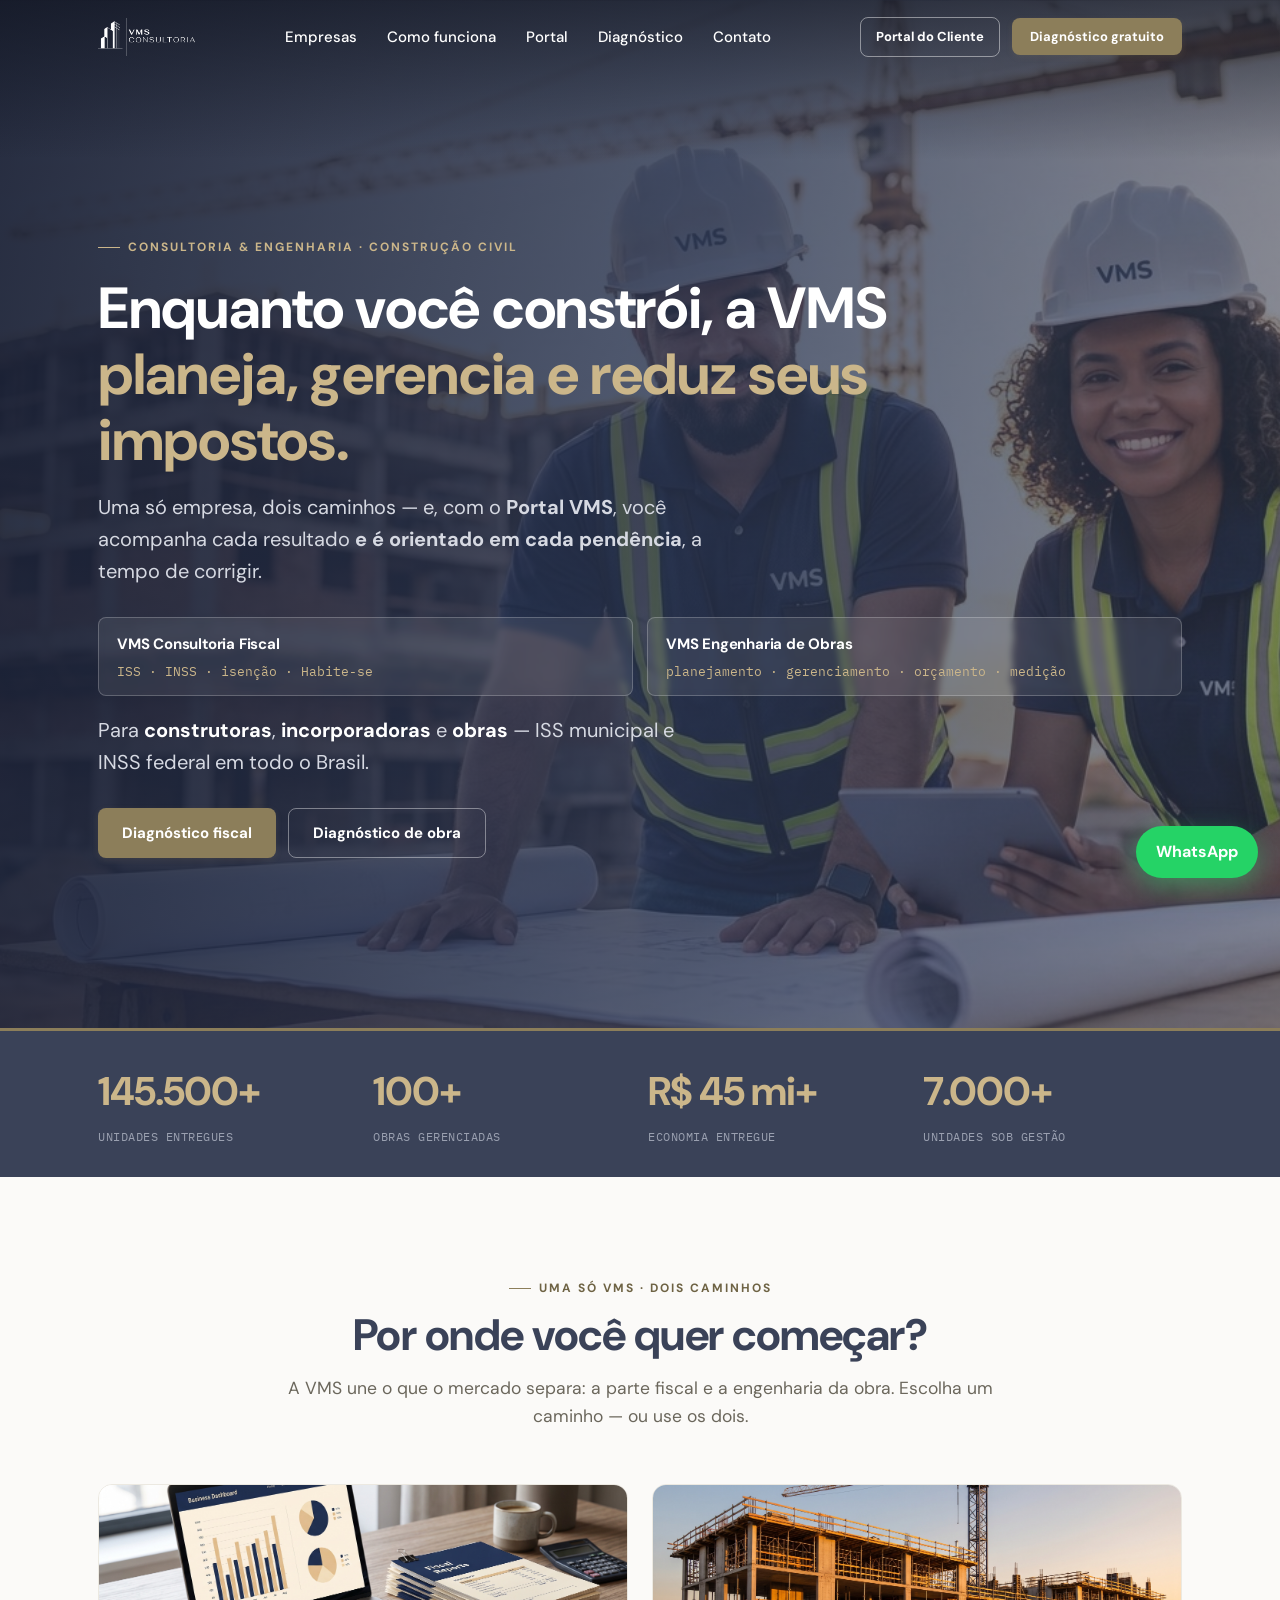
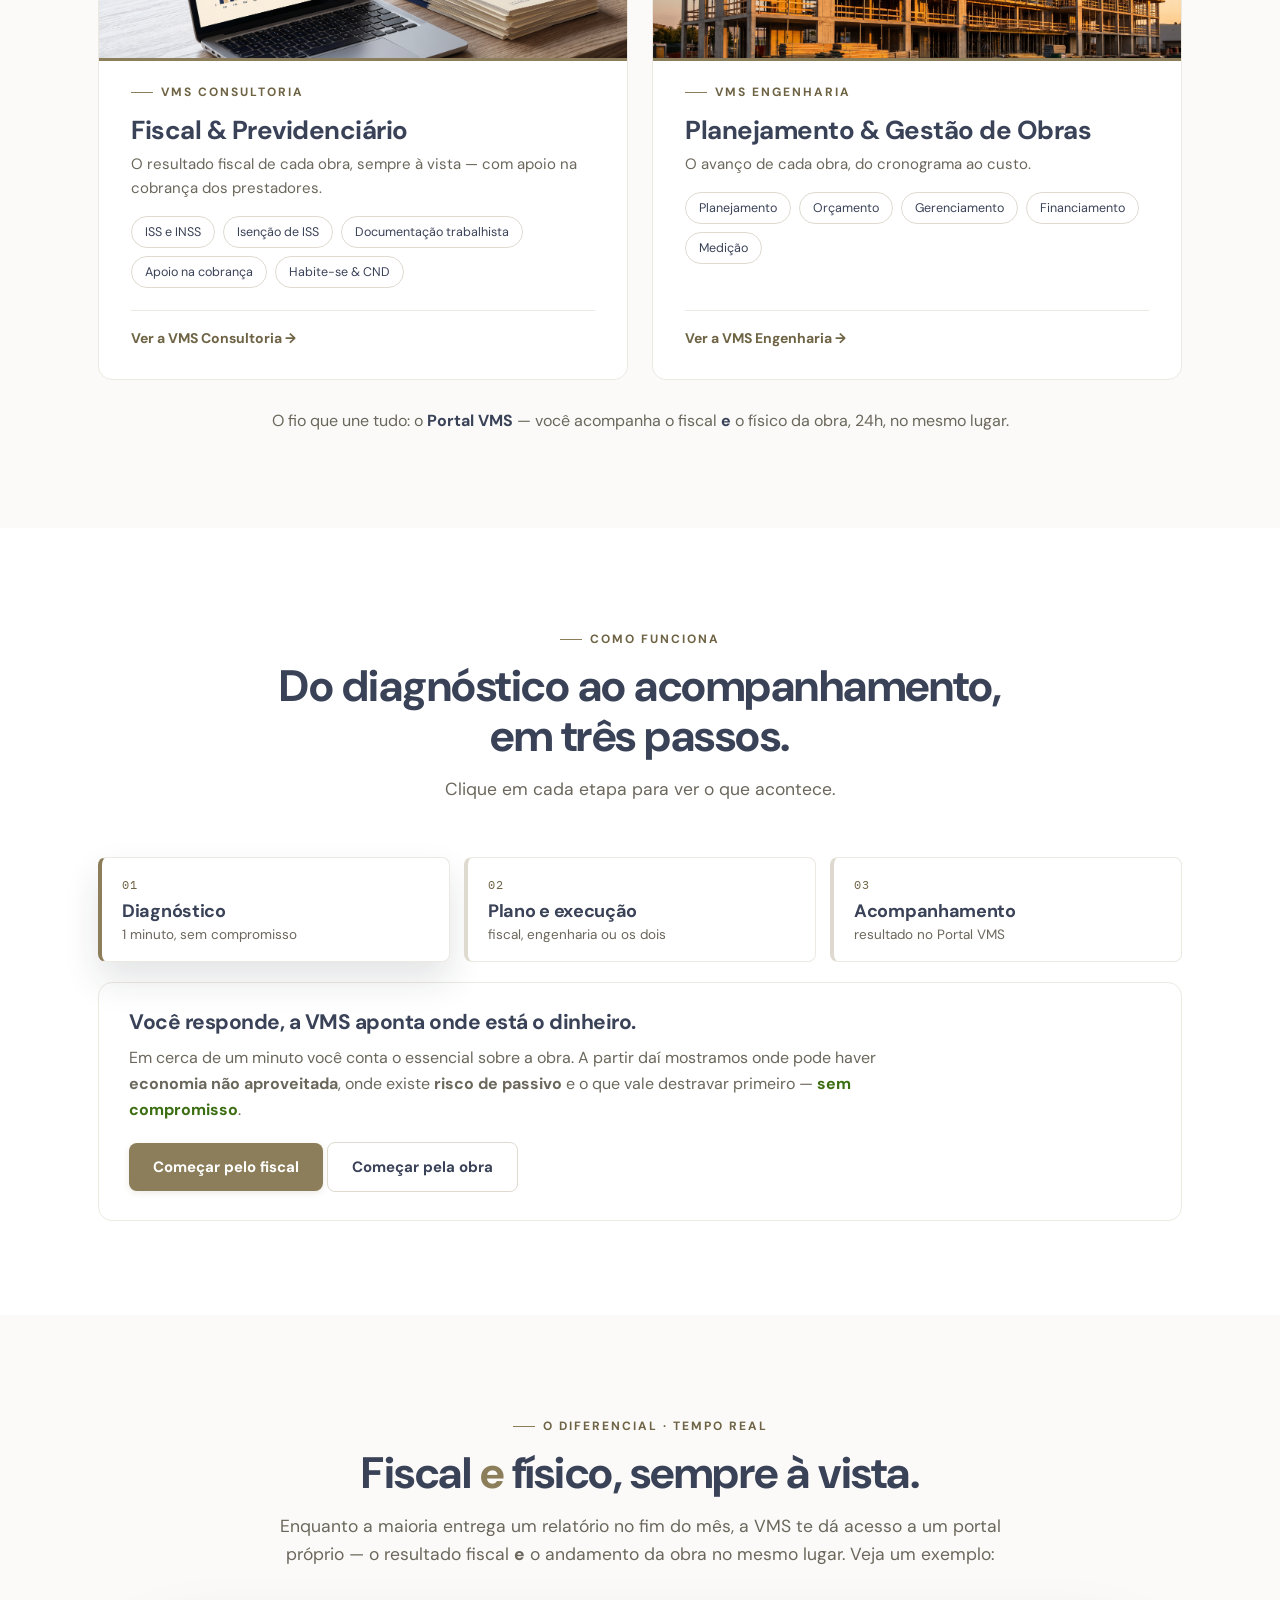
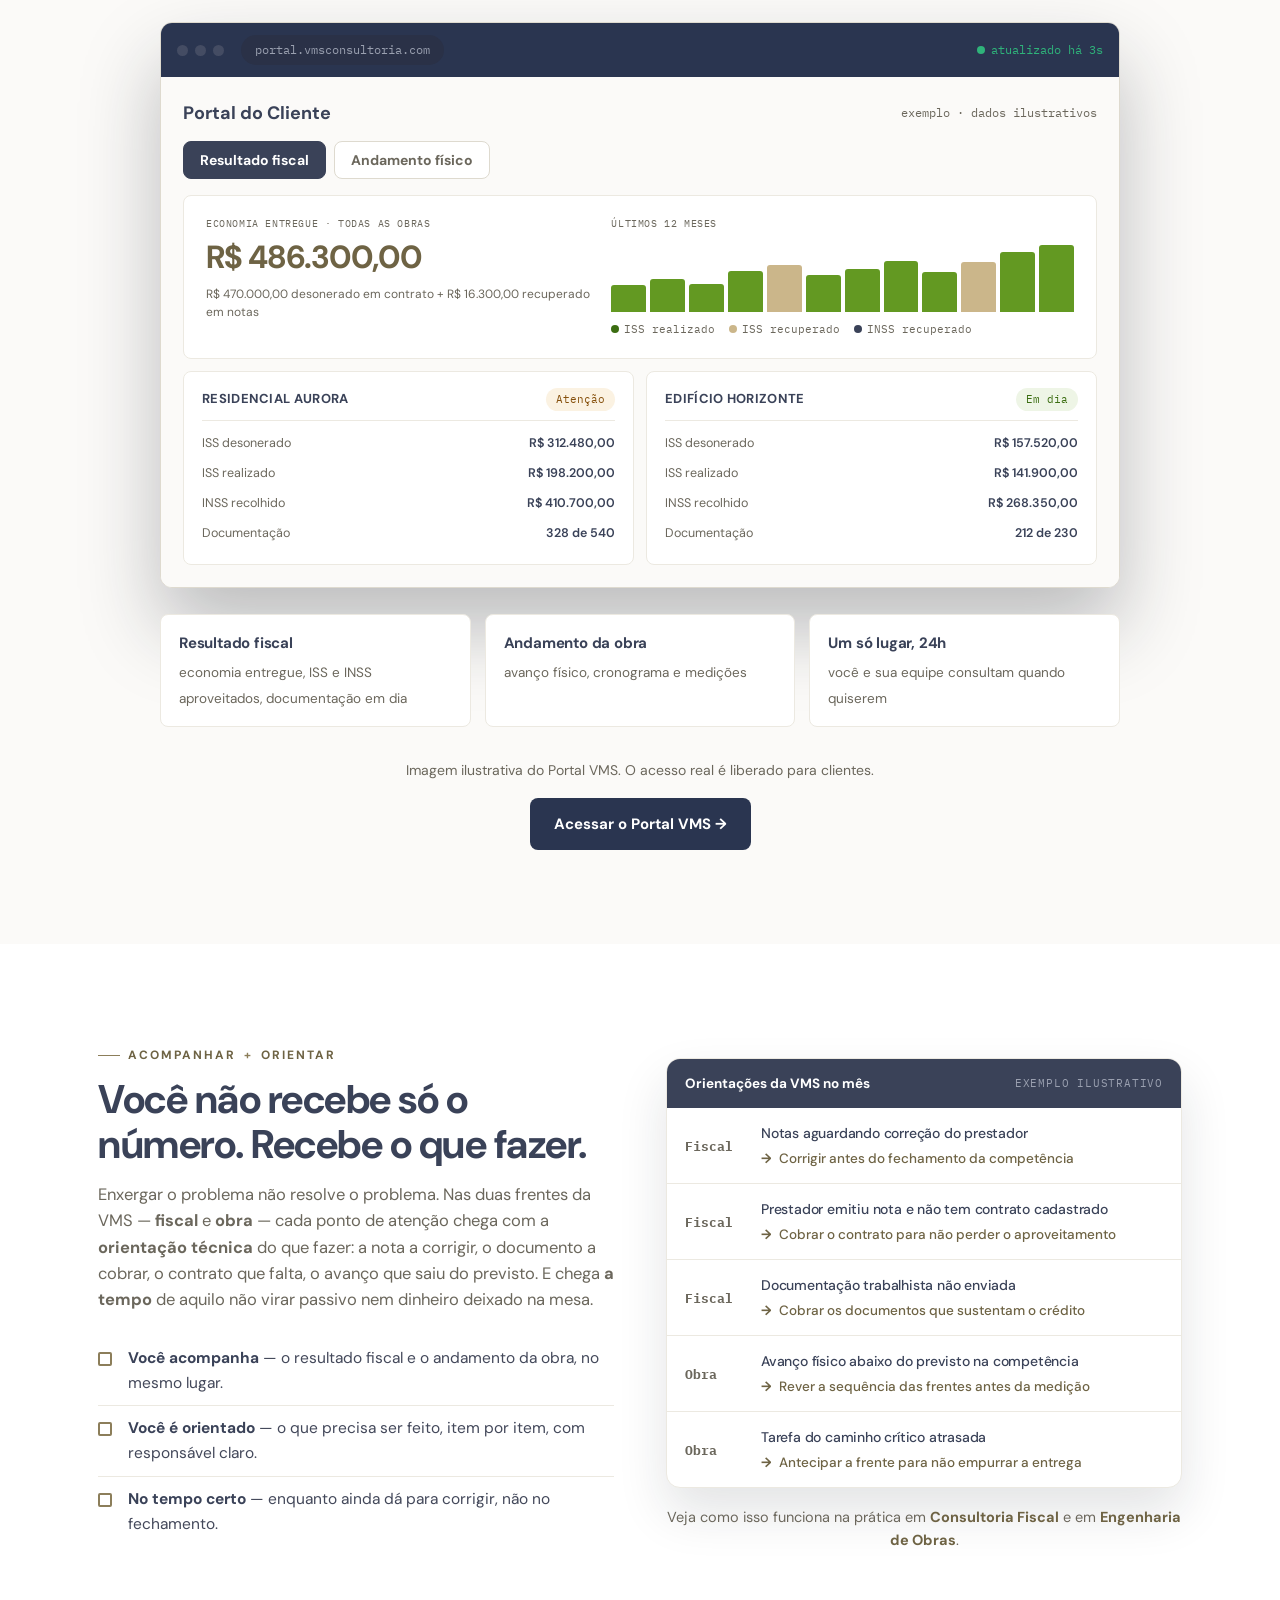
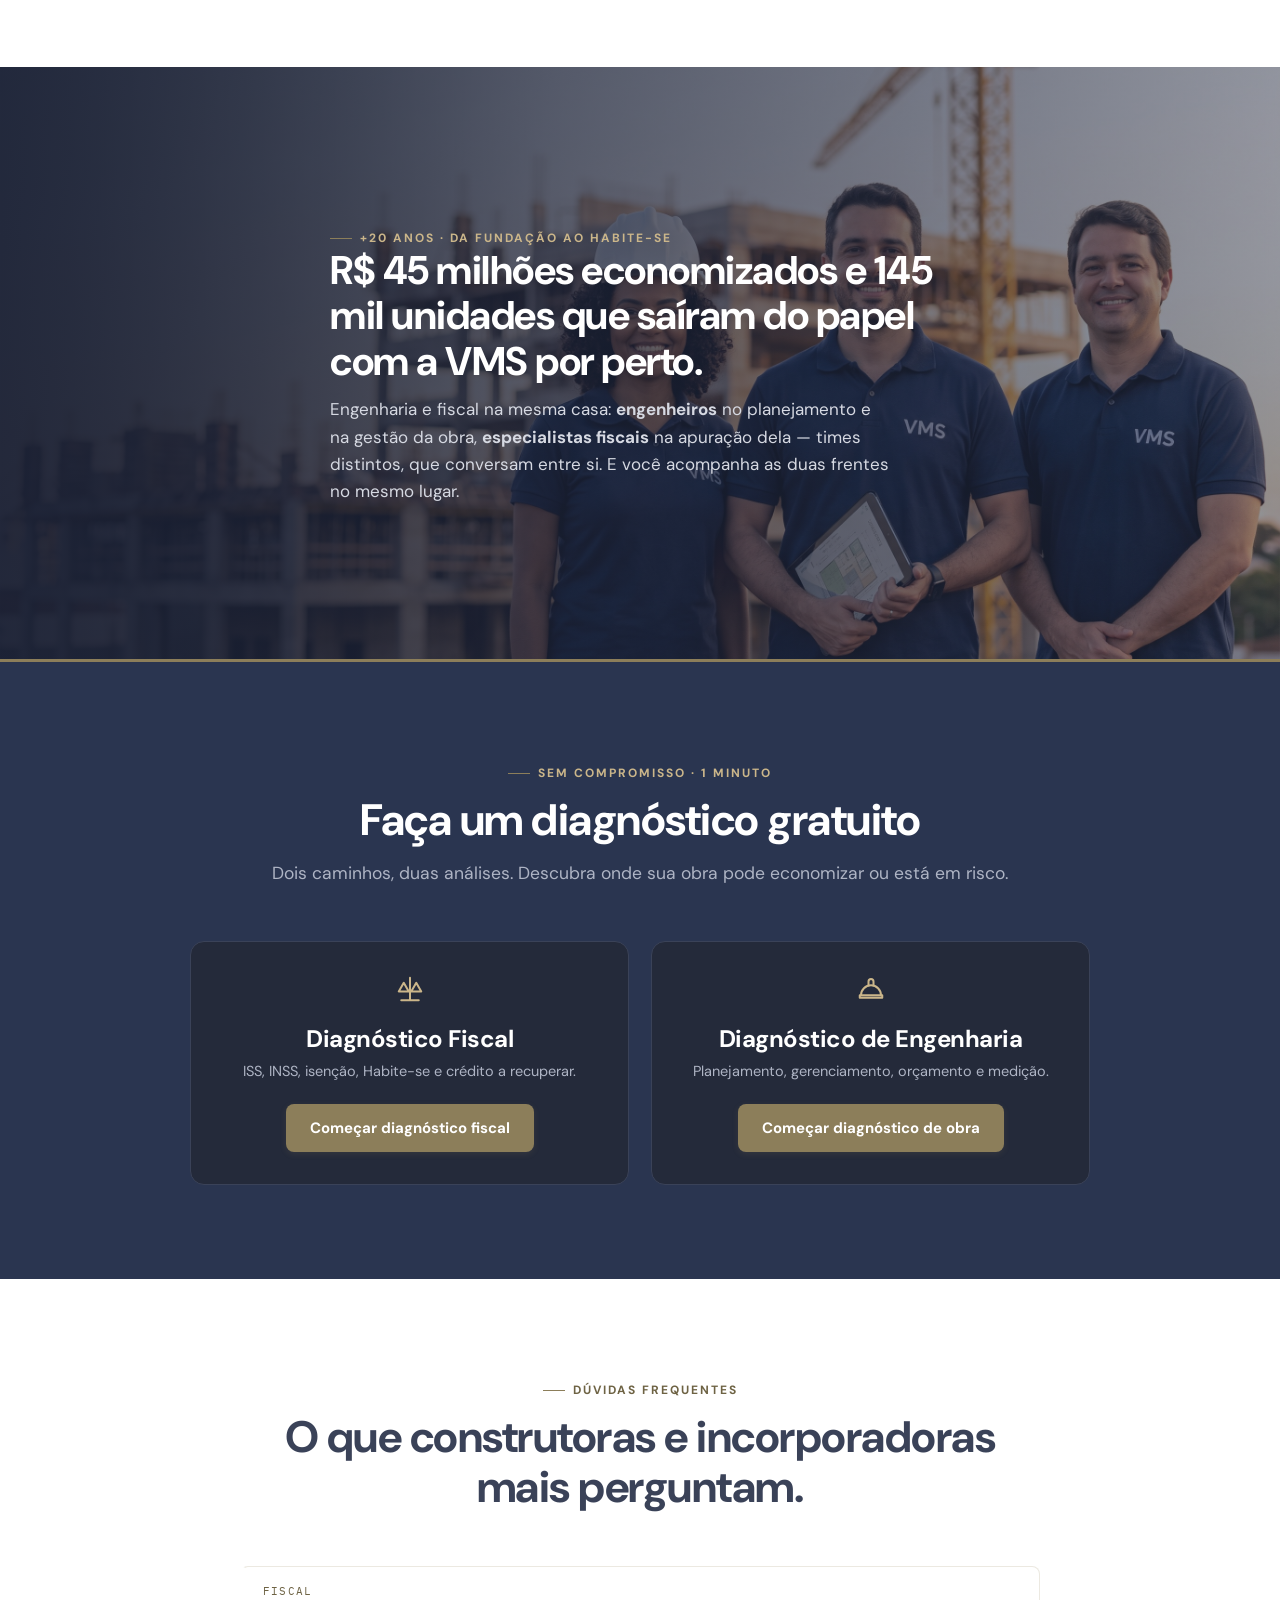
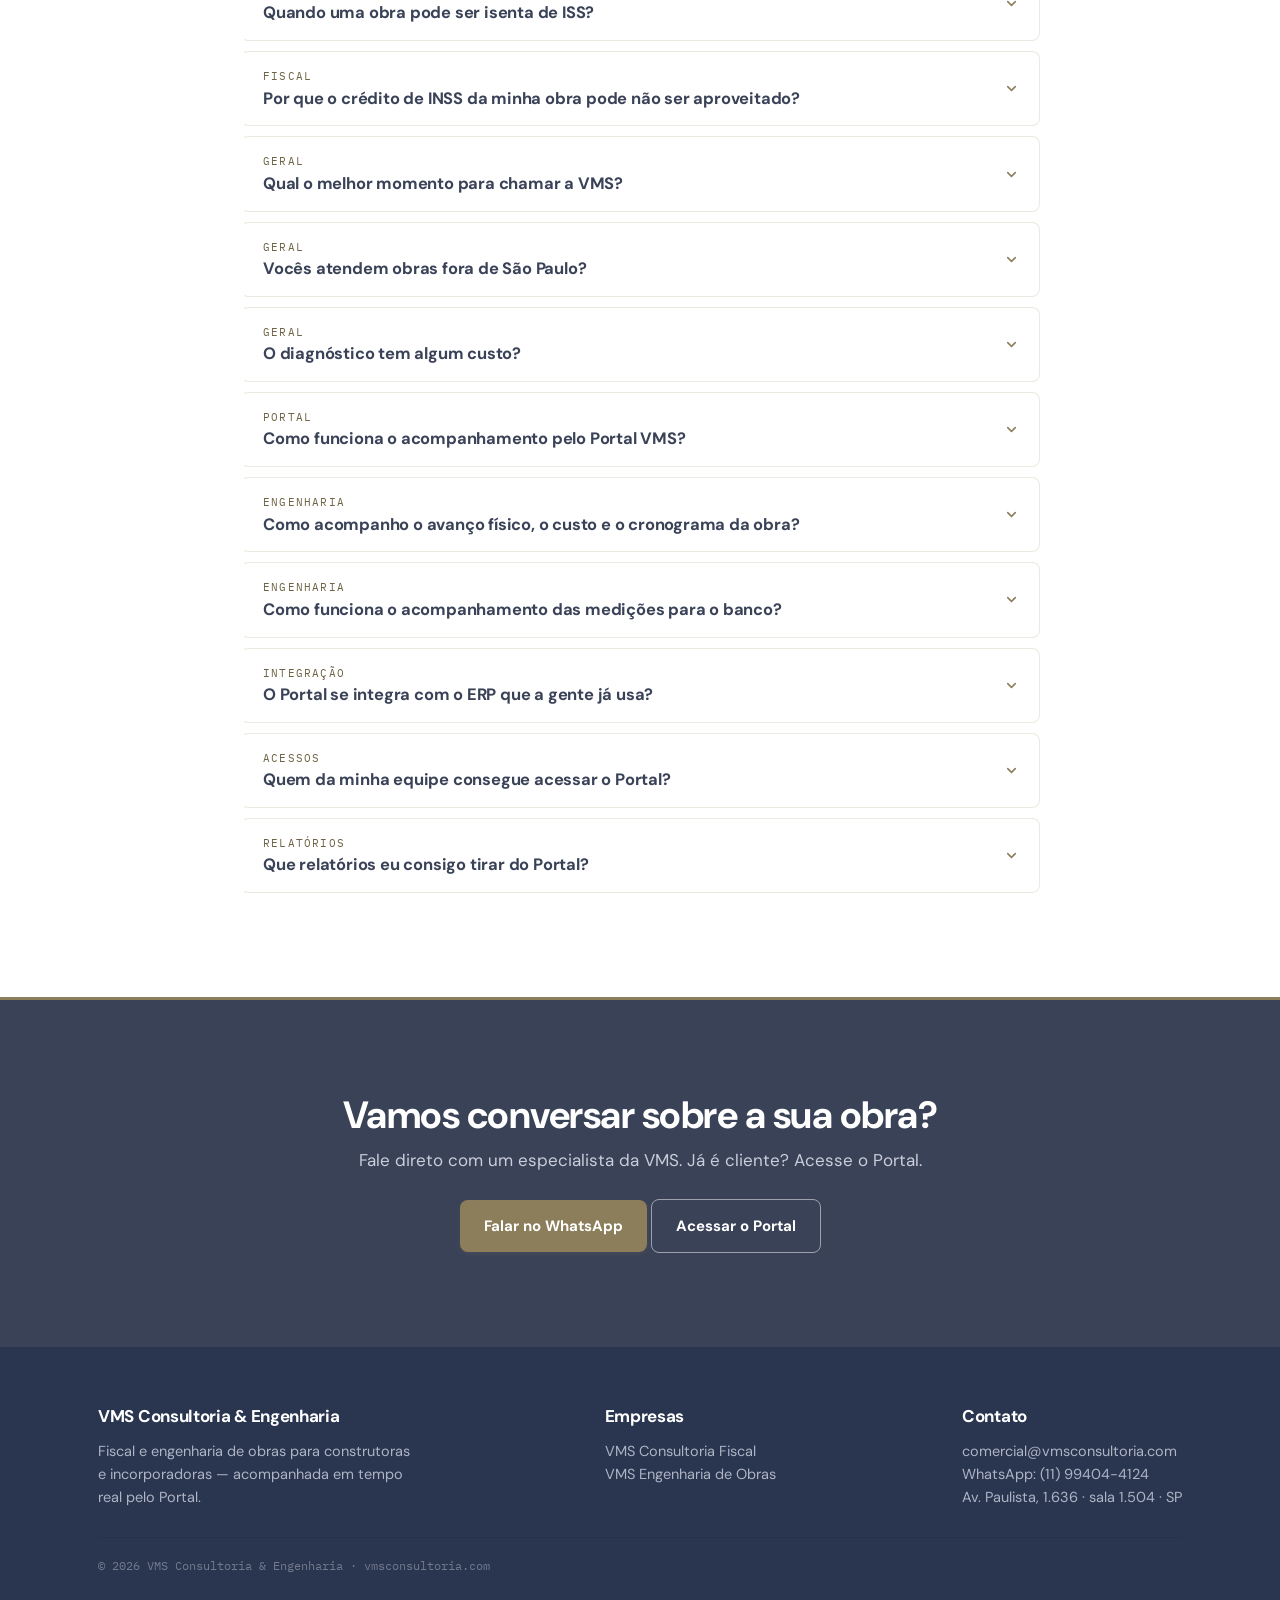
==== commit 7c20d37b: "Add files via upload" ====
--- a/index.html
+++ b/index.html
@@ -56,7 +56,7 @@
   <div class="wrap">
     <div class="stat"><b data-count="145500" data-suffix="+"><em>145.500+</em></b><small>UNIDADES ENTREGUES</small></div>
     <div class="stat"><b data-count="100" data-suffix="+"><em>100+</em></b><small>OBRAS GERENCIADAS</small></div>
-    <div class="stat"><b data-count="45" data-prefix="R$ " data-suffix=" mi+"><em>R$ 45 mi+</em></b><small>ECONOMIA EM ISSQN</small></div>
+    <div class="stat"><b data-count="45" data-prefix="R$ " data-suffix=" mi+"><em>R$ 45 mi+</em></b><small>ECONOMIA ENTREGUE</small></div>
     <div class="stat"><b data-count="7000" data-suffix="+"><em>7.000+</em></b><small>UNIDADES SOB GESTÃO</small></div>
   </div>
 </div>
@@ -71,8 +71,8 @@
         <span class="mod-img" style="background-image:url('fiscal.jpg')" role="img" aria-label="Equipe VMS analisando documentos fiscais no escritório"></span>
         <span class="eb">VMS Consultoria</span>
         <h3>Fiscal &amp; Previdenciário</h3>
-        <div class="sub">O resultado fiscal de cada obra, sempre à vista.</div>
-        <div class="chips"><span class="chip">ISS e INSS</span><span class="chip">Isenção de ISS</span><span class="chip">Documentação trabalhista</span><span class="chip">Habite-se &amp; CND</span></div>
+        <div class="sub">O resultado fiscal de cada obra, sempre à vista — com apoio na cobrança dos prestadores.</div>
+        <div class="chips"><span class="chip">ISS e INSS</span><span class="chip">Isenção de ISS</span><span class="chip">Documentação trabalhista</span><span class="chip">Apoio na cobrança</span><span class="chip">Habite-se &amp; CND</span></div>
         <span class="ent">Ver a VMS Consultoria →</span>
       </a>
       <a class="mod rv d1" href="engenharia.html">
@@ -222,8 +222,8 @@
 <section class="photoband" style="background-image:url('engenharia.jpg')">
   <div class="ov"></div>
   <div class="wrap rv"><span class="eb" style="color:var(--goldl)">+20 anos · da fundação ao Habite-se</span>
-    <h2>Profissionais com mais de 20 anos de estrada, e +145 mil unidades que saíram do papel com a VMS por perto.</h2>
-    <p>Engenharia + fiscal na mesma casa, com tecnologia de ponta e a mão de quem conhece o canteiro e o fisco de perto.</p></div>
+    <h2>R$ 45 milhões economizados e 145 mil unidades que saíram do papel com a VMS por perto.</h2>
+    <p>Engenharia e fiscal na mesma casa: <b>engenheiros</b> no planejamento e na gestão da obra, <b>especialistas fiscais</b> na apuração dela — times distintos, que conversam entre si. E você acompanha as duas frentes no mesmo lugar.</p></div>
 </section>
 
 <!-- DIAGNÓSTICOS -->
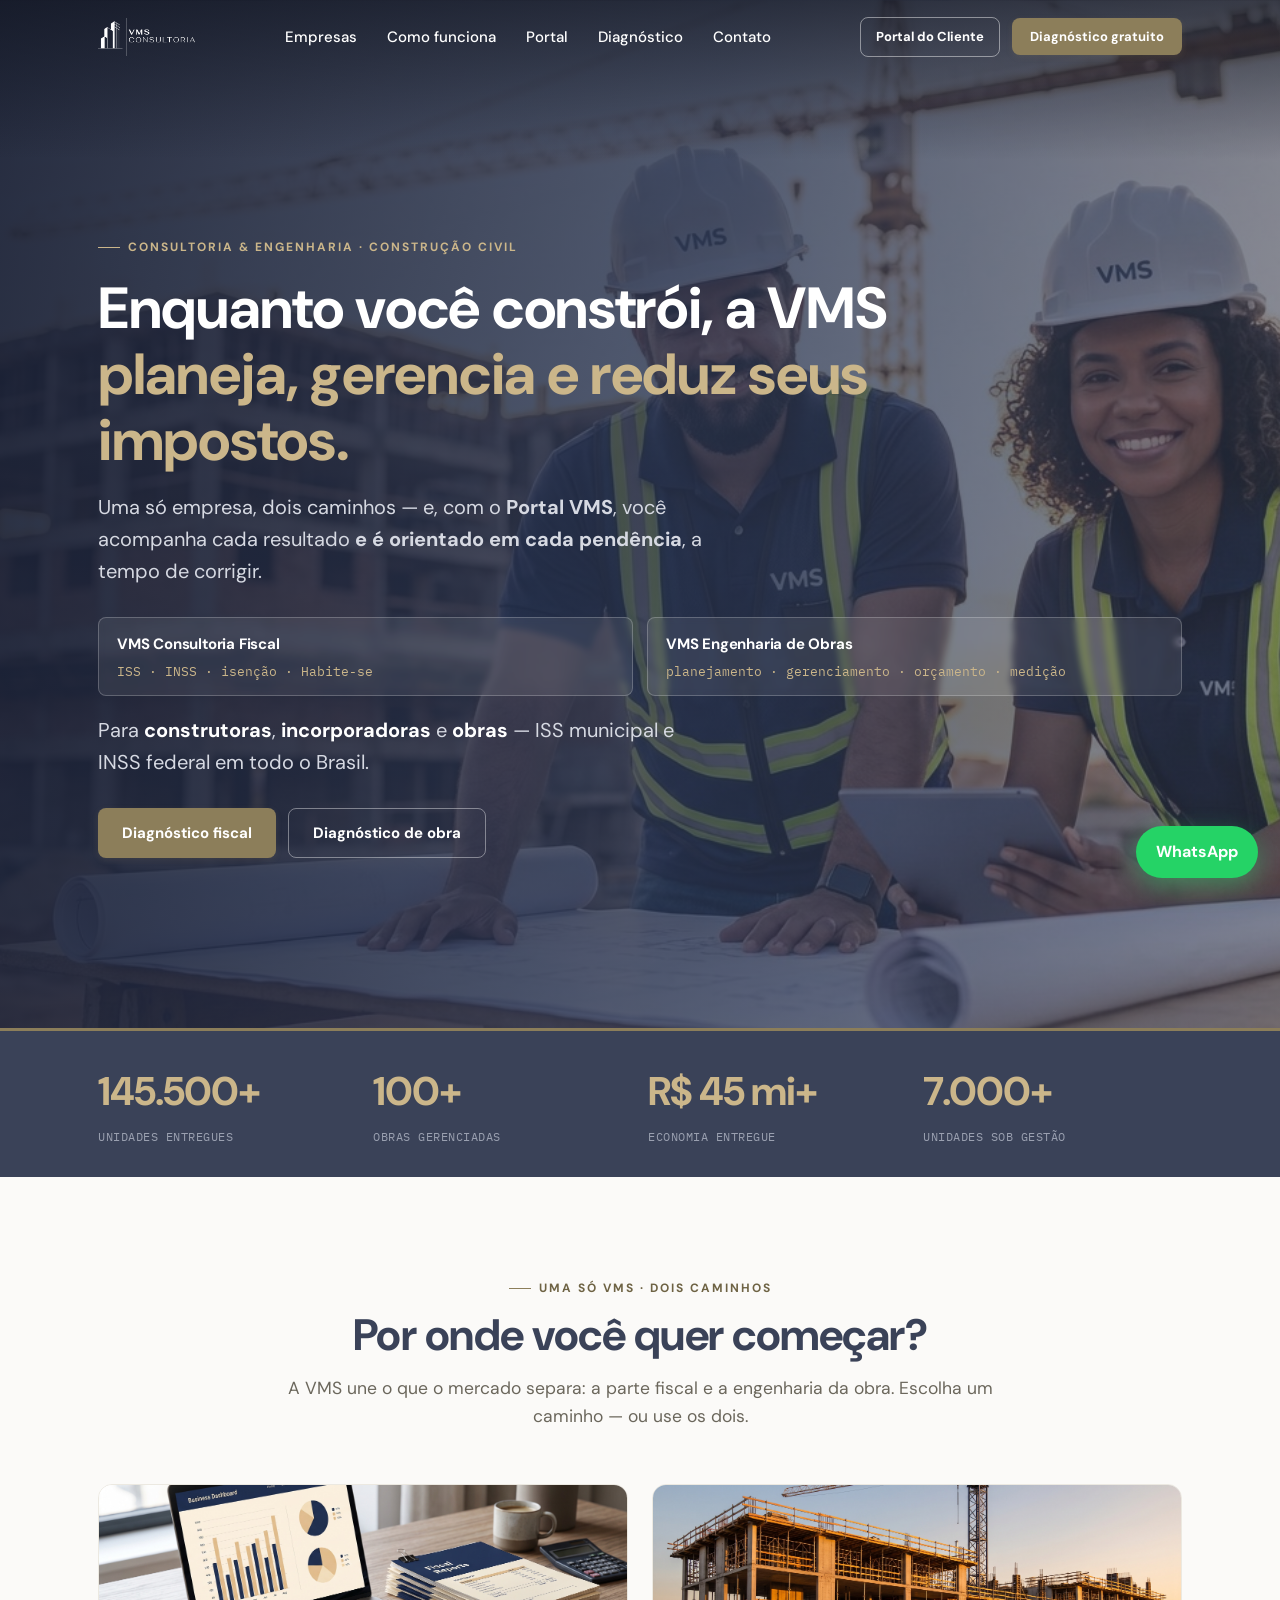
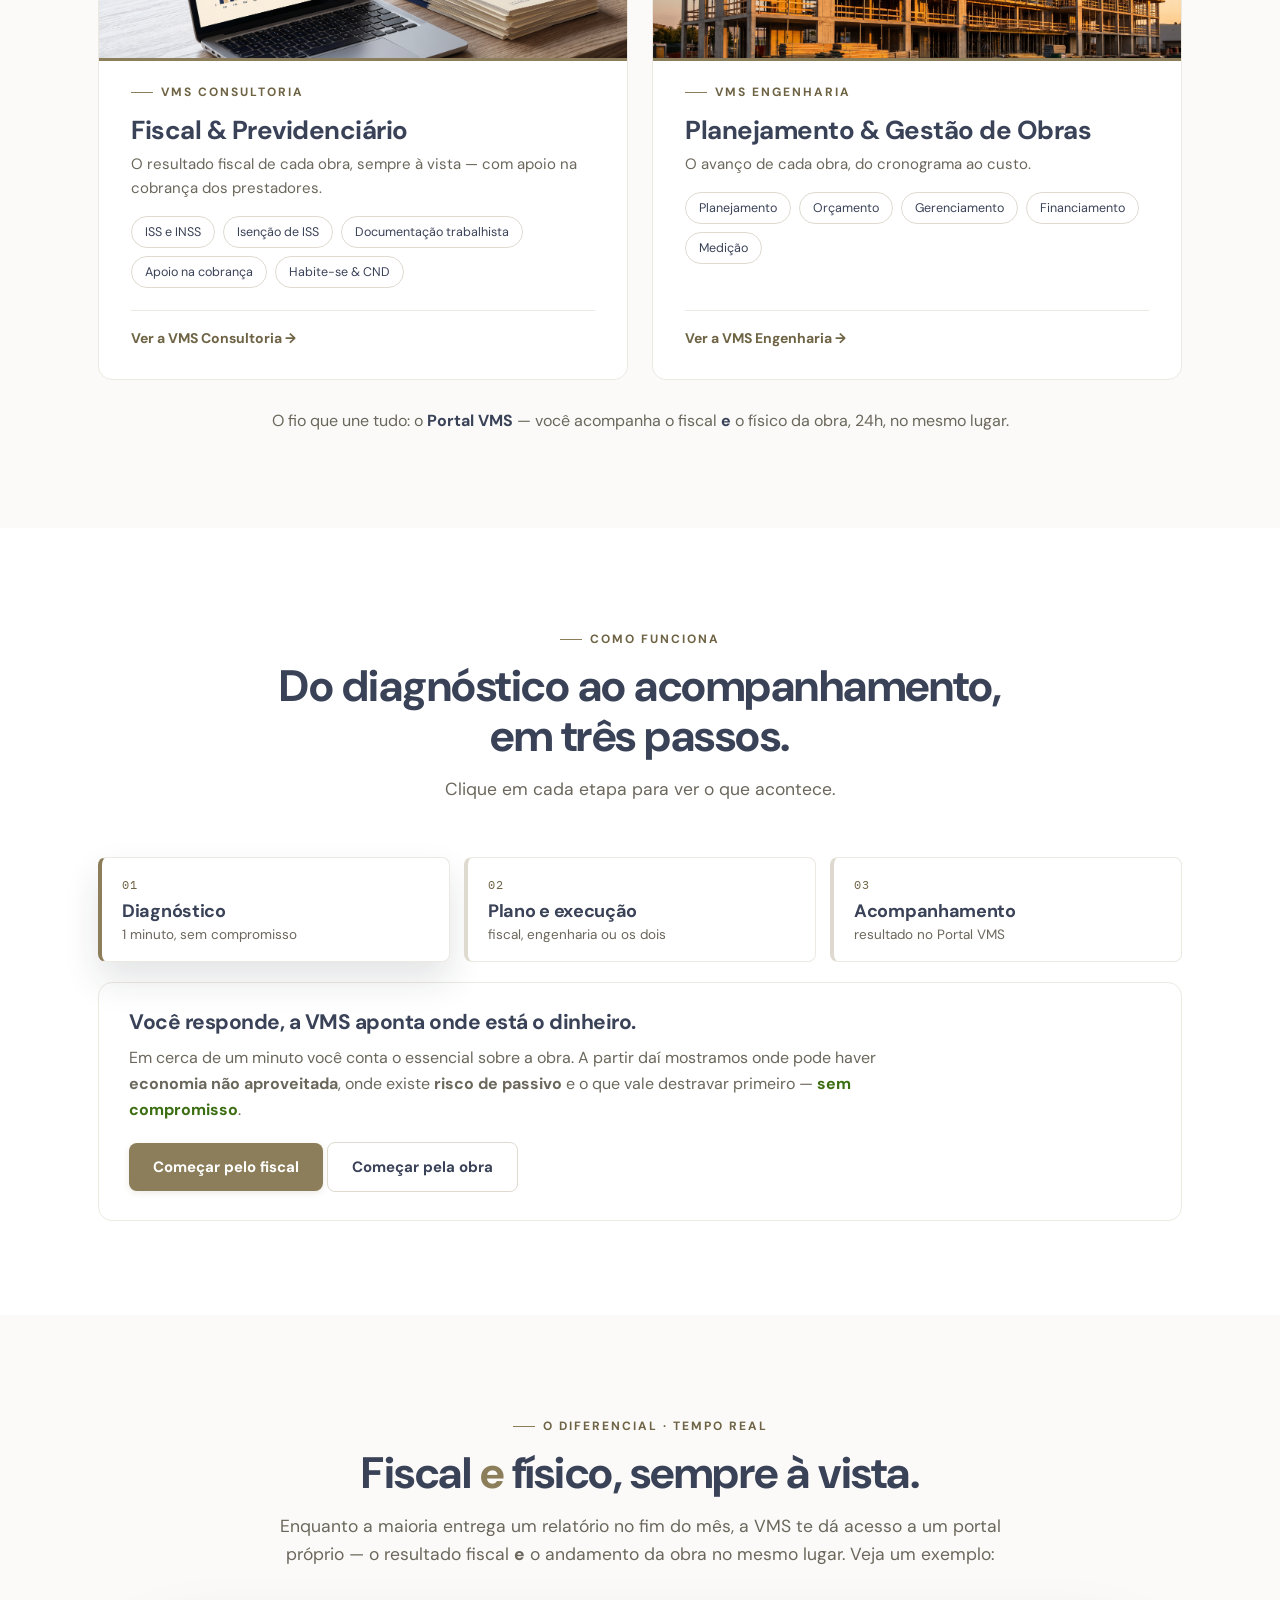
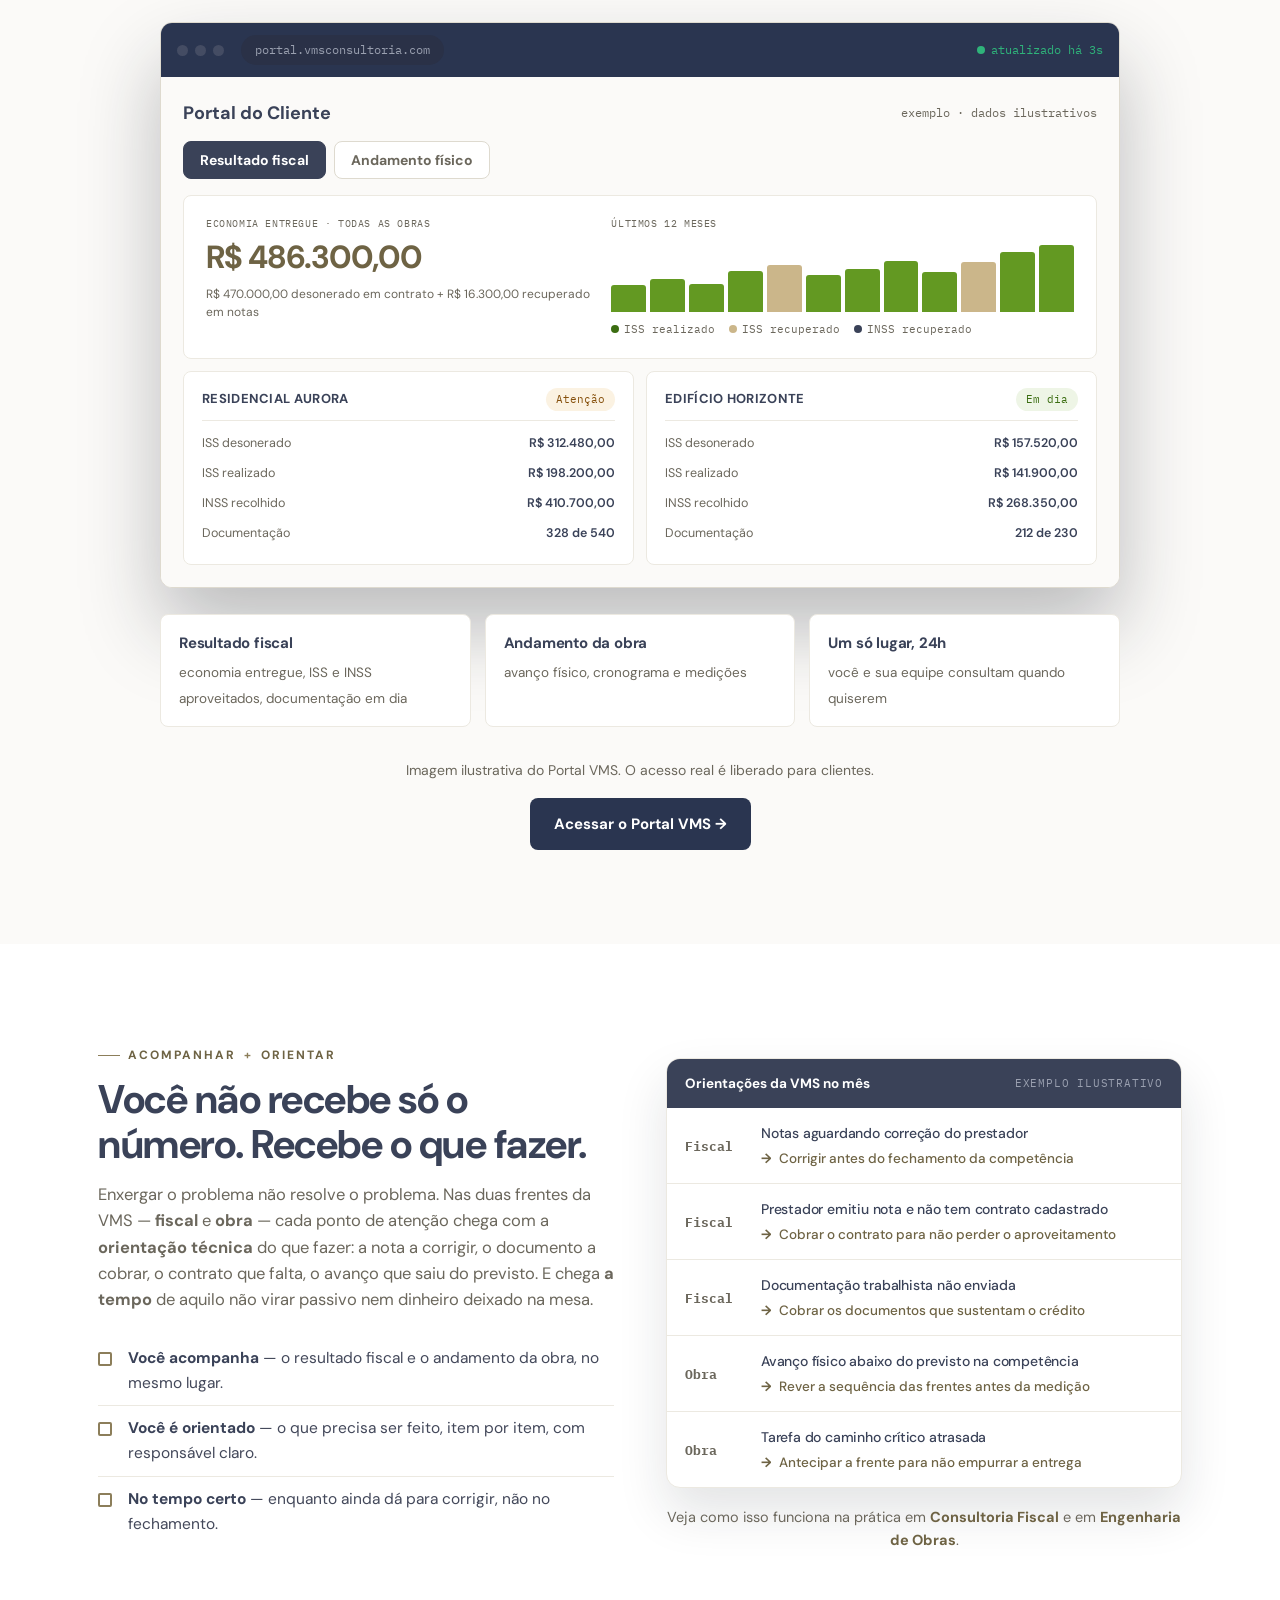
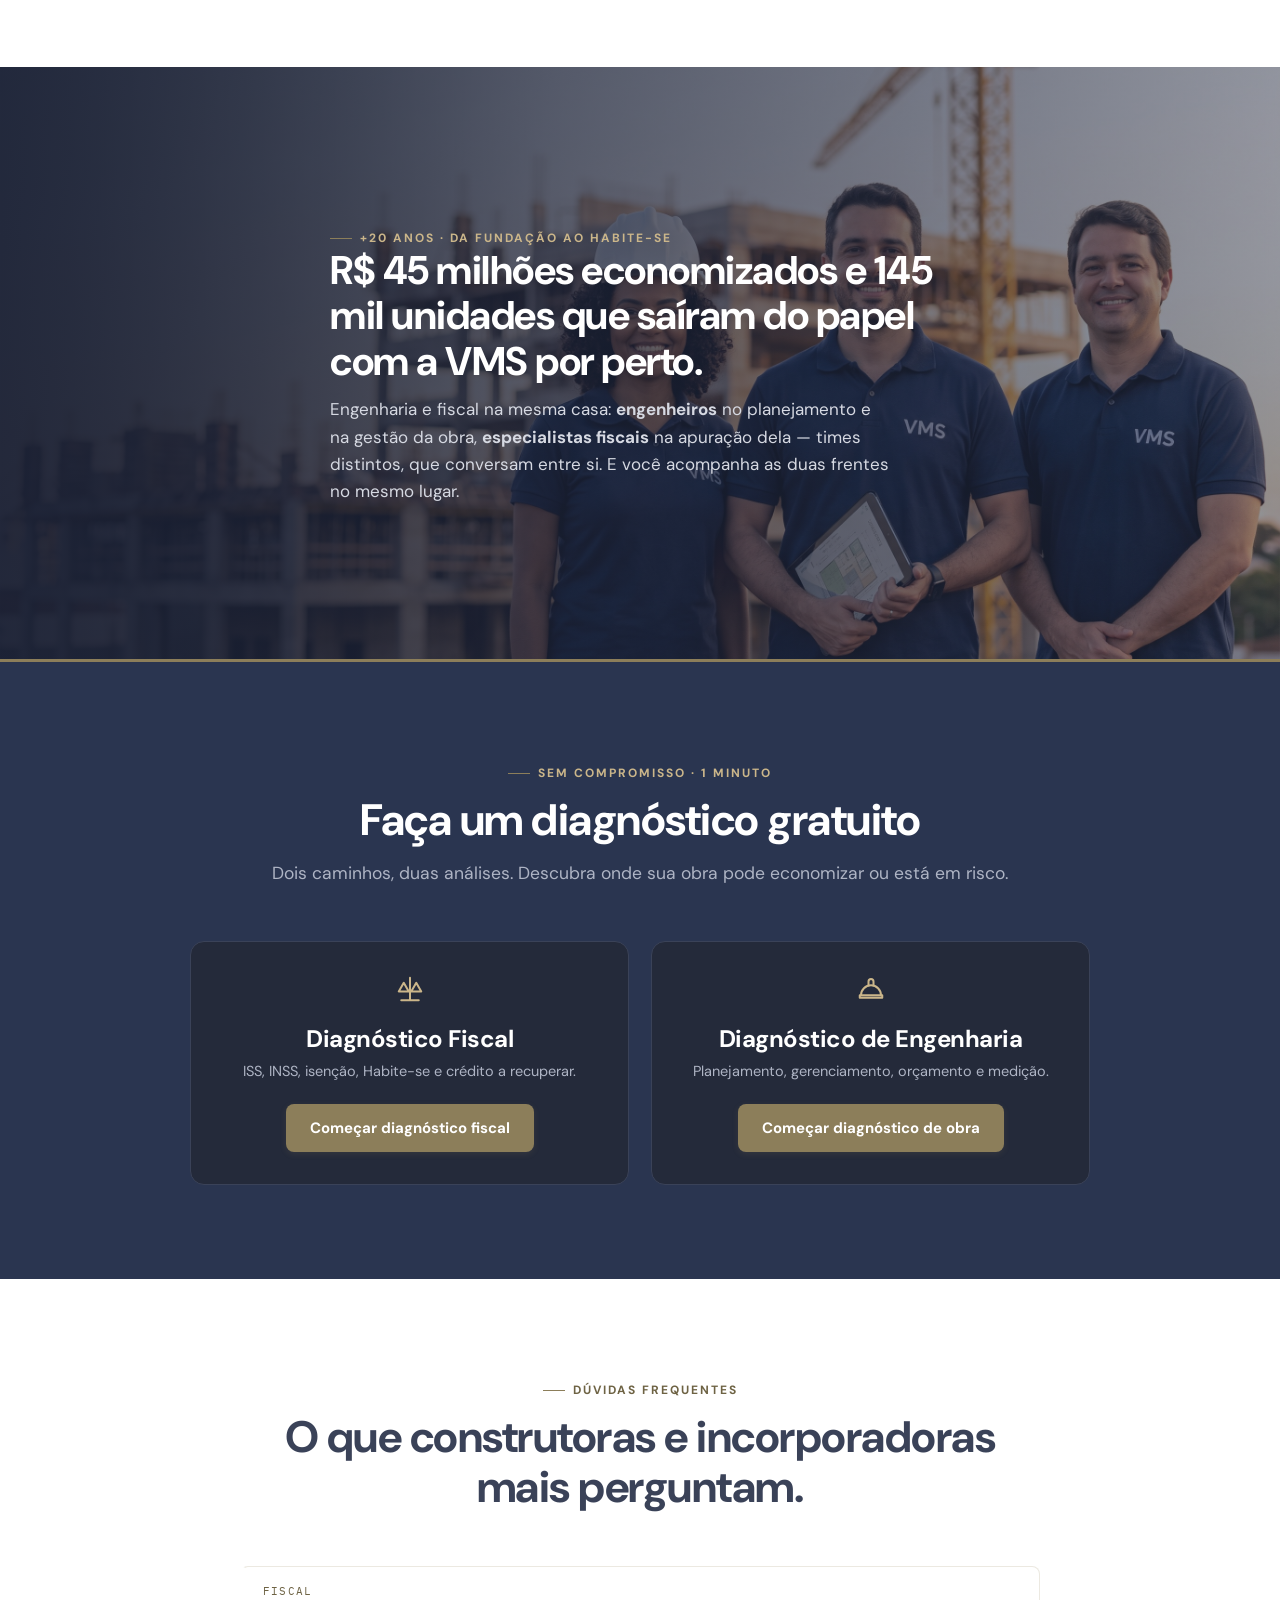
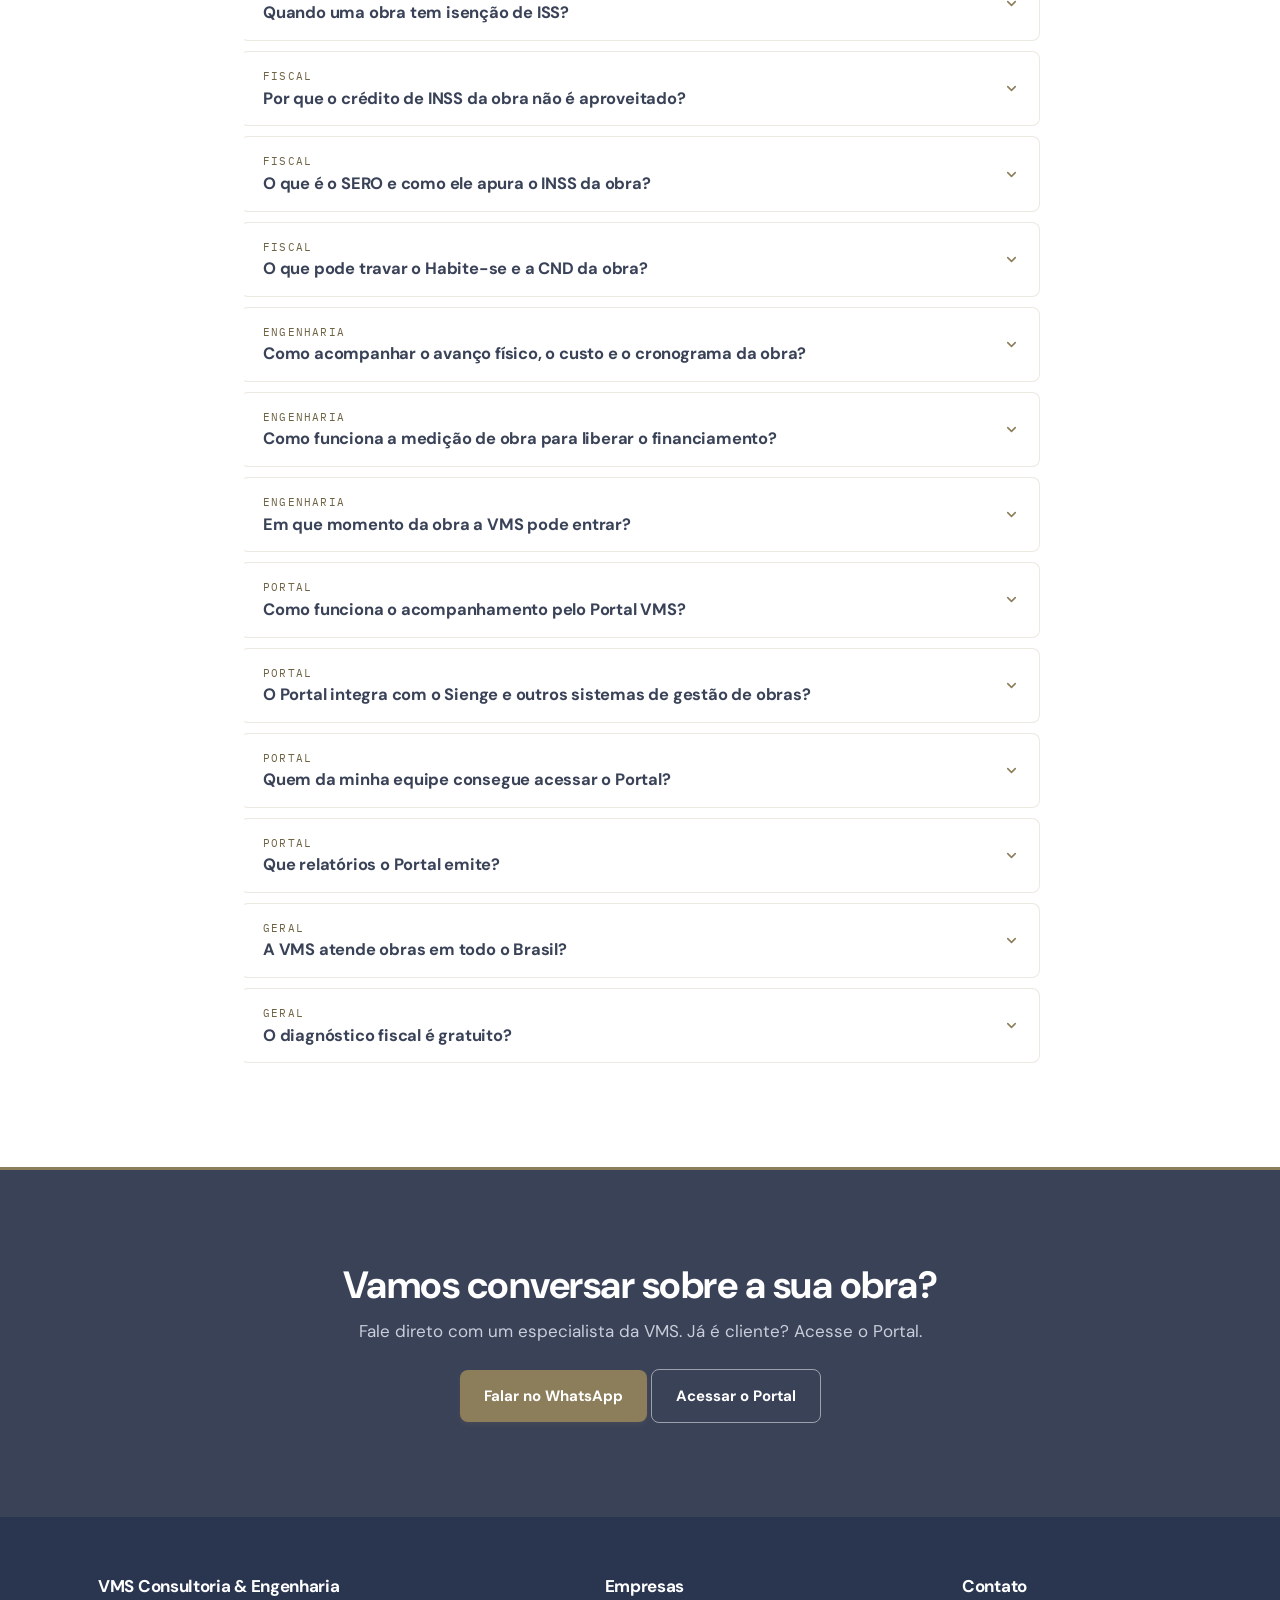
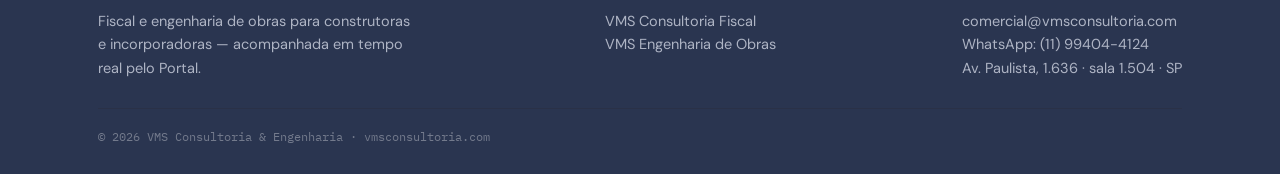
==== commit 0f162372: "Add files via upload" ====
--- a/index.html
+++ b/index.html
@@ -16,6 +16,7 @@
 <link rel="preconnect" href="https://fonts.googleapis.com"><link rel="preconnect" href="https://fonts.gstatic.com" crossorigin>
 <link href="https://fonts.googleapis.com/css2?family=DM+Sans:wght@400;500;700&family=IBM+Plex+Mono:wght@400;500&display=swap" rel="stylesheet">
 <link rel="stylesheet" href="styles.css">
+<script type="application/ld+json">{"@context": "https://schema.org", "@type": "FAQPage", "mainEntity": [{"@type": "Question", "name": "Quando uma obra tem isenção de ISS?", "acceptedAnswer": {"@type": "Answer", "text": "Em geral, obras enquadradas como habitação de interesse social (HIS) podem ter isenção ou redução de ISS, conforme a legislação do município. O enquadramento depende do projeto aprovado e do zoneamento — não é automático, e cada prefeitura tem suas exigências. A VMS analisa o enquadramento, emite a documentação técnica e sustenta a posição junto ao município."}}, {"@type": "Question", "name": "Por que o crédito de INSS da obra não é aproveitado?", "acceptedAnswer": {"@type": "Answer", "text": "Porque recolher não basta: o valor precisa estar sustentado por documentação trabalhista (FGTS, eSocial, guias e documentos dos prestadores). Quando essa documentação não fecha, o crédito simplesmente não entra — e a diferença vira saldo a recolher no fim. É a perda mais comum e a mais evitável."}}, {"@type": "Question", "name": "O que é o SERO e como ele apura o INSS da obra?", "acceptedAnswer": {"@type": "Answer", "text": "O SERO (Serviço Eletrônico para Aferição de Obras) é o sistema da Receita Federal onde o INSS da obra é apurado para a emissão da CND. A apuração parte da área e da tipologia da obra, e o que reduz o valor é a remuneração comprovada dos prestadores. Sem comprovação, a conta sai maior. A VMS acompanha isso mês a mês e aponta o que falta antes do fechamento."}}, {"@type": "Question", "name": "O que pode travar o Habite-se e a CND da obra?", "acceptedAnswer": {"@type": "Answer", "text": "São dois marcos diferentes: o Habite-se sai na prefeitura e depende do ISS quitado; a CND sai na Receita Federal e depende do INSS da obra apurado. O que mais trava os dois é documentação — nota que não atende aos requisitos, documentação trabalhista de prestador que não chegou, contrato não cadastrado. Como isso costuma aparecer quando a obra já está pronta, resolver fica mais caro — por isso a VMS trata essas pendências durante a obra."}}, {"@type": "Question", "name": "Como acompanhar o avanço físico, o custo e o cronograma da obra?", "acceptedAnswer": {"@type": "Answer", "text": "No Portal VMS você vê o avanço físico do mês comparado ao previsto, a curva S, o fluxo de caixa (previsto original, previsto vigente e realizado), o cronograma físico-financeiro completo com caminho crítico, as medições e o custo ao término frente ao orçamento inicial."}}, {"@type": "Question", "name": "Como funciona a medição de obra para liberar o financiamento?", "acceptedAnswer": {"@type": "Answer", "text": "As medições ficam registradas no Portal e comparadas ao contrato de financiamento: dá para ver quanto já foi liberado, quanto isso representa do contrato e qual avanço físico sustenta a próxima parcela. É o que evita a liberação travar por documentação ou medição fora do padrão que o agente financeiro exige. O credor também pode acompanhar pelo Portal."}}, {"@type": "Question", "name": "Em que momento da obra a VMS pode entrar?", "acceptedAnswer": {"@type": "Answer", "text": "Em qualquer um — mas o resultado muda. No início, dá para planejar e evitar a perda de crédito e o desvio de cronograma. Durante a obra, dá para corrigir enquanto ainda há margem. Perto do Habite-se ainda é possível recuperar e regularizar, com menos folga. E em obras já encerradas fazemos auditoria do que foi protocolado, para identificar risco antes do fisco."}}, {"@type": "Question", "name": "Como funciona o acompanhamento pelo Portal VMS?", "acceptedAnswer": {"@type": "Answer", "text": "No lado fiscal, você acompanha as frentes contratadas — ISS, isenção, INSS e documentação trabalhista — com a economia entregue por obra e, em cada pendência, a orientação técnica da VMS sobre o que precisa ser corrigido. No lado de obras, o avanço físico, o cronograma, os custos e as medições. O Portal exibe apenas os serviços contratados para cada obra, e o acesso é liberado após a contratação."}}, {"@type": "Question", "name": "O Portal integra com o Sienge e outros sistemas de gestão de obras?", "acceptedAnswer": {"@type": "Answer", "text": "Sim. Já existe conector pronto com o Sienge, e a integração com outras ferramentas utilizadas no mercado é avaliada conforme o sistema da sua empresa. Em qualquer cenário a competência do mês pode ser importada — os dados que já existem no seu sistema alimentam o acompanhamento, sem retrabalho para a sua equipe."}}, {"@type": "Question", "name": "Quem da minha equipe consegue acessar o Portal?", "acceptedAnswer": {"@type": "Answer", "text": "Há dois perfis. Diretoria e Gerência enxergam a carteira consolidada; Engenharia e Administrativo têm escopo restrito à obra designada. Cada usuário acessa apenas as obras autorizadas pela sua empresa — a VMS cria os acessos e envia convite por e-mail, com senha definida pelo próprio usuário."}}, {"@type": "Question", "name": "Que relatórios o Portal emite?", "acceptedAnswer": {"@type": "Answer", "text": "O principal é o Relatório Gerencial, em PDF — por competência ou no acumulado, no modelo completo ou por serviço —, com a ficha do empreendimento, o resultado do período e as considerações técnicas da equipe. Além dele saem notas fiscais, contratos e documentação trabalhista, em Excel e PDF, com análise por prestador. No acompanhamento de obras, cada competência é publicada com revisão identificada, então dá para comparar o que mudou de um mês para o outro."}}, {"@type": "Question", "name": "A VMS atende obras em todo o Brasil?", "acceptedAnswer": {"@type": "Answer", "text": "Sim, em todo o Brasil. O INSS é federal e segue a mesma regra em qualquer lugar; o ISS é municipal, então a alíquota e as regras de isenção mudam conforme a prefeitura — e isso faz parte da nossa análise."}}, {"@type": "Question", "name": "O diagnóstico fiscal é gratuito?", "acceptedAnswer": {"@type": "Answer", "text": "Sim, é gratuito e sem compromisso. Você responde algumas perguntas sobre a obra e um especialista retorna apontando onde pode haver economia não aproveitada e onde existe risco. Em cerca de um minuto para responder, sem precisar enviar documento nenhum."}}]}</script>
 </head>
 <body>
 <div id="prog"></div>
@@ -105,7 +106,7 @@
     </div>
     <div class="fpanel" id="fp1">
       <h4>A equipe entra pelo caminho que faz sentido.</h4>
-      <p>Na <b>Consultoria Fiscal</b>, cuidamos de ISS e INSS pensando como auditor: pagar o mínimo que a lei exige, comprovar o crédito e chegar ao Habite-se sem passivo. Na <b>Engenharia de Obras</b>, entram planejamento, orçamento, gerenciamento, o cronograma que o banco exige e a medição para liberar financiamento. Uma só empresa — você pode usar uma frente ou as duas.</p>
+      <p>Na <b>Consultoria Fiscal</b>, fazemos a gestão de ISS, INSS e documentação da obra, do início ao Habite-se: a economia que a lei permite e cada pendência orientada a tempo. Na <b>Engenharia de Obras</b>, entram planejamento, orçamento, gerenciamento, o cronograma que o banco exige e a medição para liberar financiamento. Uma só empresa — você pode usar uma frente ou as duas.</p>
     </div>
     <div class="fpanel" id="fp2">
       <h4>Você acompanha sem esperar o relatório do mês.</h4>
@@ -243,17 +244,7 @@
   <div class="wrap">
     <div class="sec-head rv"><span class="eb" style="justify-content:center">Dúvidas frequentes</span><h2>O que construtoras e incorporadoras mais perguntam.</h2></div>
     <div class="faq">
-      <div class="acc rv"><h4><span class="t">Quando uma obra pode ser isenta de ISS?<small>fiscal</small></span><span class="ic"><svg width="15" height="15" viewBox="0 0 24 24" fill="none" stroke="currentColor" stroke-width="2.5" stroke-linecap="round" stroke-linejoin="round"><path d="M6 9l6 6 6-6"/></svg></span></h4><div class="body"><p>Em geral, obras enquadradas como <b>habitação de interesse social (HIS)</b> podem ter isenção de ISS, conforme a legislação do município. O enquadramento depende do projeto e do zoneamento — não é automático, e cada prefeitura tem suas exigências. A VMS analisa o enquadramento, emite a documentação técnica e sustenta a posição junto ao município.</p></div></div>
-      <div class="acc rv"><h4><span class="t">Por que o crédito de INSS da minha obra pode não ser aproveitado?<small>fiscal</small></span><span class="ic"><svg width="15" height="15" viewBox="0 0 24 24" fill="none" stroke="currentColor" stroke-width="2.5" stroke-linecap="round" stroke-linejoin="round"><path d="M6 9l6 6 6-6"/></svg></span></h4><div class="body"><p>Porque recolher não basta: o valor precisa estar <b>sustentado por documentação trabalhista</b> (FGTS, eSocial, guias e documentos dos prestadores) na aferição da obra. Quando essa documentação não fecha, o crédito simplesmente não entra — e a diferença vira saldo a recolher no fim.</p></div></div>
-      <div class="acc rv"><h4><span class="t">Qual o melhor momento para chamar a VMS?<small>geral</small></span><span class="ic"><svg width="15" height="15" viewBox="0 0 24 24" fill="none" stroke="currentColor" stroke-width="2.5" stroke-linecap="round" stroke-linejoin="round"><path d="M6 9l6 6 6-6"/></svg></span></h4><div class="body"><p>Quanto antes, melhor. No início da obra dá para planejar e <b>evitar</b> a perda de crédito. Perto do Habite-se ainda é possível recuperar e regularizar, mas com menos margem — e normalmente com mais pressa. Também atendemos obras já encerradas, com auditoria do que foi protocolado.</p></div></div>
-      <div class="acc rv"><h4><span class="t">Vocês atendem obras fora de São Paulo?<small>geral</small></span><span class="ic"><svg width="15" height="15" viewBox="0 0 24 24" fill="none" stroke="currentColor" stroke-width="2.5" stroke-linecap="round" stroke-linejoin="round"><path d="M6 9l6 6 6-6"/></svg></span></h4><div class="body"><p>Sim, em <b>todo o Brasil</b>. O INSS é federal e segue a mesma regra em qualquer lugar; o ISS é municipal, então a alíquota e as regras de isenção mudam conforme a prefeitura — e isso faz parte da nossa análise.</p></div></div>
-      <div class="acc rv"><h4><span class="t">O diagnóstico tem algum custo?<small>geral</small></span><span class="ic"><svg width="15" height="15" viewBox="0 0 24 24" fill="none" stroke="currentColor" stroke-width="2.5" stroke-linecap="round" stroke-linejoin="round"><path d="M6 9l6 6 6-6"/></svg></span></h4><div class="body"><p>Não. O diagnóstico é <b>gratuito e sem compromisso</b>. Você responde algumas perguntas sobre a obra e um especialista retorna apontando onde pode haver economia não aproveitada e risco a blindar.</p></div></div>
-      <div class="acc rv"><h4><span class="t">Como funciona o acompanhamento pelo Portal VMS?<small>portal</small></span><span class="ic"><svg width="15" height="15" viewBox="0 0 24 24" fill="none" stroke="currentColor" stroke-width="2.5" stroke-linecap="round" stroke-linejoin="round"><path d="M6 9l6 6 6-6"/></svg></span></h4><div class="body"><p>No lado fiscal, você acompanha as frentes contratadas — <b>ISS, isenção, INSS e documentação trabalhista</b> — com a economia entregue por obra e, em cada pendência, a <b>orientação técnica da VMS</b> sobre o que precisa ser corrigido. No lado de obras, o avanço físico, o cronograma, os custos e as medições. O portal exibe apenas os serviços contratados para cada obra, e o acesso é liberado após a contratação.</p></div></div>
-      <div class="acc rv"><h4><span class="t">Como acompanho o avanço físico, o custo e o cronograma da obra?<small>engenharia</small></span><span class="ic"><svg width="15" height="15" viewBox="0 0 24 24" fill="none" stroke="currentColor" stroke-width="2.5" stroke-linecap="round" stroke-linejoin="round"><path d="M6 9l6 6 6-6"/></svg></span></h4><div class="body"><p>O <b>avanço físico</b> do mês comparado ao previsto, a <b>curva S</b>, o fluxo de caixa (previsto original, previsto vigente e realizado), o <b>cronograma completo</b> com caminho crítico, as <b>medições do agente financeiro</b> e o custo ao término (OAT) frente ao orçamento inicial.</p></div></div>
-      <div class="acc rv"><h4><span class="t">Como funciona o acompanhamento das medições para o banco?<small>engenharia</small></span><span class="ic"><svg width="15" height="15" viewBox="0 0 24 24" fill="none" stroke="currentColor" stroke-width="2.5" stroke-linecap="round" stroke-linejoin="round"><path d="M6 9l6 6 6-6"/></svg></span></h4><div class="body"><p>As medições ficam registradas no Portal e comparadas ao <b>contrato de financiamento</b>: dá para ver quanto já foi liberado, quanto isso representa do contrato e como está o avanço físico que sustenta a próxima liberação. É o que evita a parcela travar por documentação ou medição fora do padrão exigido.</p></div></div>
-      <div class="acc rv"><h4><span class="t">O Portal se integra com o ERP que a gente já usa?<small>integração</small></span><span class="ic"><svg width="15" height="15" viewBox="0 0 24 24" fill="none" stroke="currentColor" stroke-width="2.5" stroke-linecap="round" stroke-linejoin="round"><path d="M6 9l6 6 6-6"/></svg></span></h4><div class="body"><p>Sim. Já existe <b>conector pronto com o Sienge</b>, e a integração com <b>outras ferramentas utilizadas no mercado</b> é avaliada conforme o sistema da sua empresa. Em qualquer cenário a <b>competência do mês pode ser importada</b> — os dados que já existem no seu sistema alimentam o acompanhamento, <b>sem retrabalho para a sua equipe</b>.</p></div></div>
-      <div class="acc rv"><h4><span class="t">Quem da minha equipe consegue acessar o Portal?<small>acessos</small></span><span class="ic"><svg width="15" height="15" viewBox="0 0 24 24" fill="none" stroke="currentColor" stroke-width="2.5" stroke-linecap="round" stroke-linejoin="round"><path d="M6 9l6 6 6-6"/></svg></span></h4><div class="body"><p>Há <b>dois perfis</b>. Diretoria e Gerência enxergam a carteira consolidada; Engenharia e Administrativo têm escopo restrito à obra designada. Cada usuário acessa <b>apenas as obras autorizadas</b> pela sua empresa — a VMS cria os acessos e envia convite por e-mail, com senha definida pelo próprio usuário.</p></div></div>
-      <div class="acc rv"><h4><span class="t">Que relatórios eu consigo tirar do Portal?<small>relatórios</small></span><span class="ic"><svg width="15" height="15" viewBox="0 0 24 24" fill="none" stroke="currentColor" stroke-width="2.5" stroke-linecap="round" stroke-linejoin="round"><path d="M6 9l6 6 6-6"/></svg></span></h4><div class="body"><p>O principal é o <b>Relatório Gerencial</b>, em PDF — por competência ou no acumulado, no modelo completo ou por serviço —, com a ficha do empreendimento, o resultado do período e as <b>considerações técnicas da equipe</b>. Além dele saem <b>notas fiscais</b>, <b>contratos</b> e <b>documentação trabalhista</b>, em Excel e PDF, com análise por prestador. No acompanhamento de obras, cada competência é publicada com <b>revisão identificada</b>, então dá para comparar o que mudou de um mês para o outro.</p></div></div>
+      <div class="acc rv"><h4><span class="t">Quando uma obra tem isenção de ISS?<small>fiscal</small></span><span class="ic"><svg width="15" height="15" viewBox="0 0 24 24" fill="none" stroke="currentColor" stroke-width="2.5" stroke-linecap="round" stroke-linejoin="round"><path d="M6 9l6 6 6-6"/></svg></span></h4><div class="body"><p>Em geral, obras enquadradas como <b>habitação de interesse social (HIS)</b> podem ter isenção ou redução de ISS, conforme a legislação do município. O enquadramento depende do projeto aprovado e do zoneamento — não é automático, e cada prefeitura tem suas exigências. A VMS analisa o enquadramento, emite a documentação técnica e sustenta a posição junto ao município.</p></div></div><div class="acc rv"><h4><span class="t">Por que o crédito de INSS da obra não é aproveitado?<small>fiscal</small></span><span class="ic"><svg width="15" height="15" viewBox="0 0 24 24" fill="none" stroke="currentColor" stroke-width="2.5" stroke-linecap="round" stroke-linejoin="round"><path d="M6 9l6 6 6-6"/></svg></span></h4><div class="body"><p>Porque recolher não basta: o valor precisa estar <b>sustentado por documentação trabalhista</b> (FGTS, eSocial, guias e documentos dos prestadores). Quando essa documentação não fecha, o crédito simplesmente não entra — e a diferença vira saldo a recolher no fim. É a perda mais comum e a mais evitável.</p></div></div><div class="acc rv"><h4><span class="t">O que é o SERO e como ele apura o INSS da obra?<small>fiscal</small></span><span class="ic"><svg width="15" height="15" viewBox="0 0 24 24" fill="none" stroke="currentColor" stroke-width="2.5" stroke-linecap="round" stroke-linejoin="round"><path d="M6 9l6 6 6-6"/></svg></span></h4><div class="body"><p>O <b>SERO</b> (Serviço Eletrônico para Aferição de Obras) é o sistema da Receita Federal onde o <b>INSS da obra</b> é apurado para a emissão da <b>CND</b>. A apuração parte da área e da tipologia da obra, e o que reduz o valor é a <b>remuneração comprovada</b> dos prestadores. Sem comprovação, a conta sai maior. A VMS acompanha isso mês a mês e aponta o que falta antes do fechamento.</p></div></div><div class="acc rv"><h4><span class="t">O que pode travar o Habite-se e a CND da obra?<small>fiscal</small></span><span class="ic"><svg width="15" height="15" viewBox="0 0 24 24" fill="none" stroke="currentColor" stroke-width="2.5" stroke-linecap="round" stroke-linejoin="round"><path d="M6 9l6 6 6-6"/></svg></span></h4><div class="body"><p>São dois marcos diferentes: o <b>Habite-se</b> sai na prefeitura e depende do <b>ISS</b> quitado; a <b>CND</b> sai na Receita Federal e depende do <b>INSS da obra</b> apurado. O que mais trava os dois é documentação — nota que não atende aos requisitos, documentação trabalhista de prestador que não chegou, contrato não cadastrado. Como isso costuma aparecer quando a obra já está pronta, resolver fica mais caro — por isso a VMS trata essas pendências durante a obra.</p></div></div><div class="acc rv"><h4><span class="t">Como acompanhar o avanço físico, o custo e o cronograma da obra?<small>engenharia</small></span><span class="ic"><svg width="15" height="15" viewBox="0 0 24 24" fill="none" stroke="currentColor" stroke-width="2.5" stroke-linecap="round" stroke-linejoin="round"><path d="M6 9l6 6 6-6"/></svg></span></h4><div class="body"><p>No Portal VMS você vê o <b>avanço físico</b> do mês comparado ao previsto, a <b>curva S</b>, o fluxo de caixa (previsto original, previsto vigente e realizado), o <b>cronograma físico-financeiro</b> completo com caminho crítico, as <b>medições</b> e o custo ao término frente ao orçamento inicial.</p></div></div><div class="acc rv"><h4><span class="t">Como funciona a medição de obra para liberar o financiamento?<small>engenharia</small></span><span class="ic"><svg width="15" height="15" viewBox="0 0 24 24" fill="none" stroke="currentColor" stroke-width="2.5" stroke-linecap="round" stroke-linejoin="round"><path d="M6 9l6 6 6-6"/></svg></span></h4><div class="body"><p>As medições ficam registradas no Portal e comparadas ao <b>contrato de financiamento</b>: dá para ver quanto já foi liberado, quanto isso representa do contrato e qual avanço físico sustenta a próxima parcela. É o que evita a liberação travar por documentação ou medição fora do padrão que o agente financeiro exige. O credor também pode acompanhar pelo Portal.</p></div></div><div class="acc rv"><h4><span class="t">Em que momento da obra a VMS pode entrar?<small>engenharia</small></span><span class="ic"><svg width="15" height="15" viewBox="0 0 24 24" fill="none" stroke="currentColor" stroke-width="2.5" stroke-linecap="round" stroke-linejoin="round"><path d="M6 9l6 6 6-6"/></svg></span></h4><div class="body"><p>Em qualquer um — mas o resultado muda. No <b>início</b>, dá para planejar e evitar a perda de crédito e o desvio de cronograma. <b>Durante</b> a obra, dá para corrigir enquanto ainda há margem. <b>Perto do Habite-se</b> ainda é possível recuperar e regularizar, com menos folga. E em obras <b>já encerradas</b> fazemos auditoria do que foi protocolado, para identificar risco antes do fisco.</p></div></div><div class="acc rv"><h4><span class="t">Como funciona o acompanhamento pelo Portal VMS?<small>portal</small></span><span class="ic"><svg width="15" height="15" viewBox="0 0 24 24" fill="none" stroke="currentColor" stroke-width="2.5" stroke-linecap="round" stroke-linejoin="round"><path d="M6 9l6 6 6-6"/></svg></span></h4><div class="body"><p>No lado fiscal, você acompanha as frentes contratadas — <b>ISS, isenção, INSS e documentação trabalhista</b> — com a economia entregue por obra e, em cada pendência, a <b>orientação técnica da VMS</b> sobre o que precisa ser corrigido. No lado de obras, o avanço físico, o cronograma, os custos e as medições. O Portal exibe apenas os serviços contratados para cada obra, e o acesso é liberado após a contratação.</p></div></div><div class="acc rv"><h4><span class="t">O Portal integra com o Sienge e outros sistemas de gestão de obras?<small>portal</small></span><span class="ic"><svg width="15" height="15" viewBox="0 0 24 24" fill="none" stroke="currentColor" stroke-width="2.5" stroke-linecap="round" stroke-linejoin="round"><path d="M6 9l6 6 6-6"/></svg></span></h4><div class="body"><p>Sim. Já existe <b>conector pronto com o Sienge</b>, e a integração com <b>outras ferramentas utilizadas no mercado</b> é avaliada conforme o sistema da sua empresa. Em qualquer cenário a <b>competência do mês pode ser importada</b> — os dados que já existem no seu sistema alimentam o acompanhamento, <b>sem retrabalho para a sua equipe</b>.</p></div></div><div class="acc rv"><h4><span class="t">Quem da minha equipe consegue acessar o Portal?<small>portal</small></span><span class="ic"><svg width="15" height="15" viewBox="0 0 24 24" fill="none" stroke="currentColor" stroke-width="2.5" stroke-linecap="round" stroke-linejoin="round"><path d="M6 9l6 6 6-6"/></svg></span></h4><div class="body"><p>Há <b>dois perfis</b>. Diretoria e Gerência enxergam a carteira consolidada; Engenharia e Administrativo têm escopo restrito à obra designada. Cada usuário acessa <b>apenas as obras autorizadas</b> pela sua empresa — a VMS cria os acessos e envia convite por e-mail, com senha definida pelo próprio usuário.</p></div></div><div class="acc rv"><h4><span class="t">Que relatórios o Portal emite?<small>portal</small></span><span class="ic"><svg width="15" height="15" viewBox="0 0 24 24" fill="none" stroke="currentColor" stroke-width="2.5" stroke-linecap="round" stroke-linejoin="round"><path d="M6 9l6 6 6-6"/></svg></span></h4><div class="body"><p>O principal é o <b>Relatório Gerencial</b>, em PDF — por competência ou no acumulado, no modelo completo ou por serviço —, com a ficha do empreendimento, o resultado do período e as <b>considerações técnicas da equipe</b>. Além dele saem <b>notas fiscais</b>, <b>contratos</b> e <b>documentação trabalhista</b>, em Excel e PDF, com análise por prestador. No acompanhamento de obras, cada competência é publicada com <b>revisão identificada</b>, então dá para comparar o que mudou de um mês para o outro.</p></div></div><div class="acc rv"><h4><span class="t">A VMS atende obras em todo o Brasil?<small>geral</small></span><span class="ic"><svg width="15" height="15" viewBox="0 0 24 24" fill="none" stroke="currentColor" stroke-width="2.5" stroke-linecap="round" stroke-linejoin="round"><path d="M6 9l6 6 6-6"/></svg></span></h4><div class="body"><p>Sim, em <b>todo o Brasil</b>. O <b>INSS é federal</b> e segue a mesma regra em qualquer lugar; o <b>ISS é municipal</b>, então a alíquota e as regras de isenção mudam conforme a prefeitura — e isso faz parte da nossa análise.</p></div></div><div class="acc rv"><h4><span class="t">O diagnóstico fiscal é gratuito?<small>geral</small></span><span class="ic"><svg width="15" height="15" viewBox="0 0 24 24" fill="none" stroke="currentColor" stroke-width="2.5" stroke-linecap="round" stroke-linejoin="round"><path d="M6 9l6 6 6-6"/></svg></span></h4><div class="body"><p>Sim, é <b>gratuito e sem compromisso</b>. Você responde algumas perguntas sobre a obra e um especialista retorna apontando onde pode haver <b>economia não aproveitada</b> e onde existe risco. Em cerca de um minuto para responder, sem precisar enviar documento nenhum.</p></div></div>
     </div>
   </div>
 </section>
